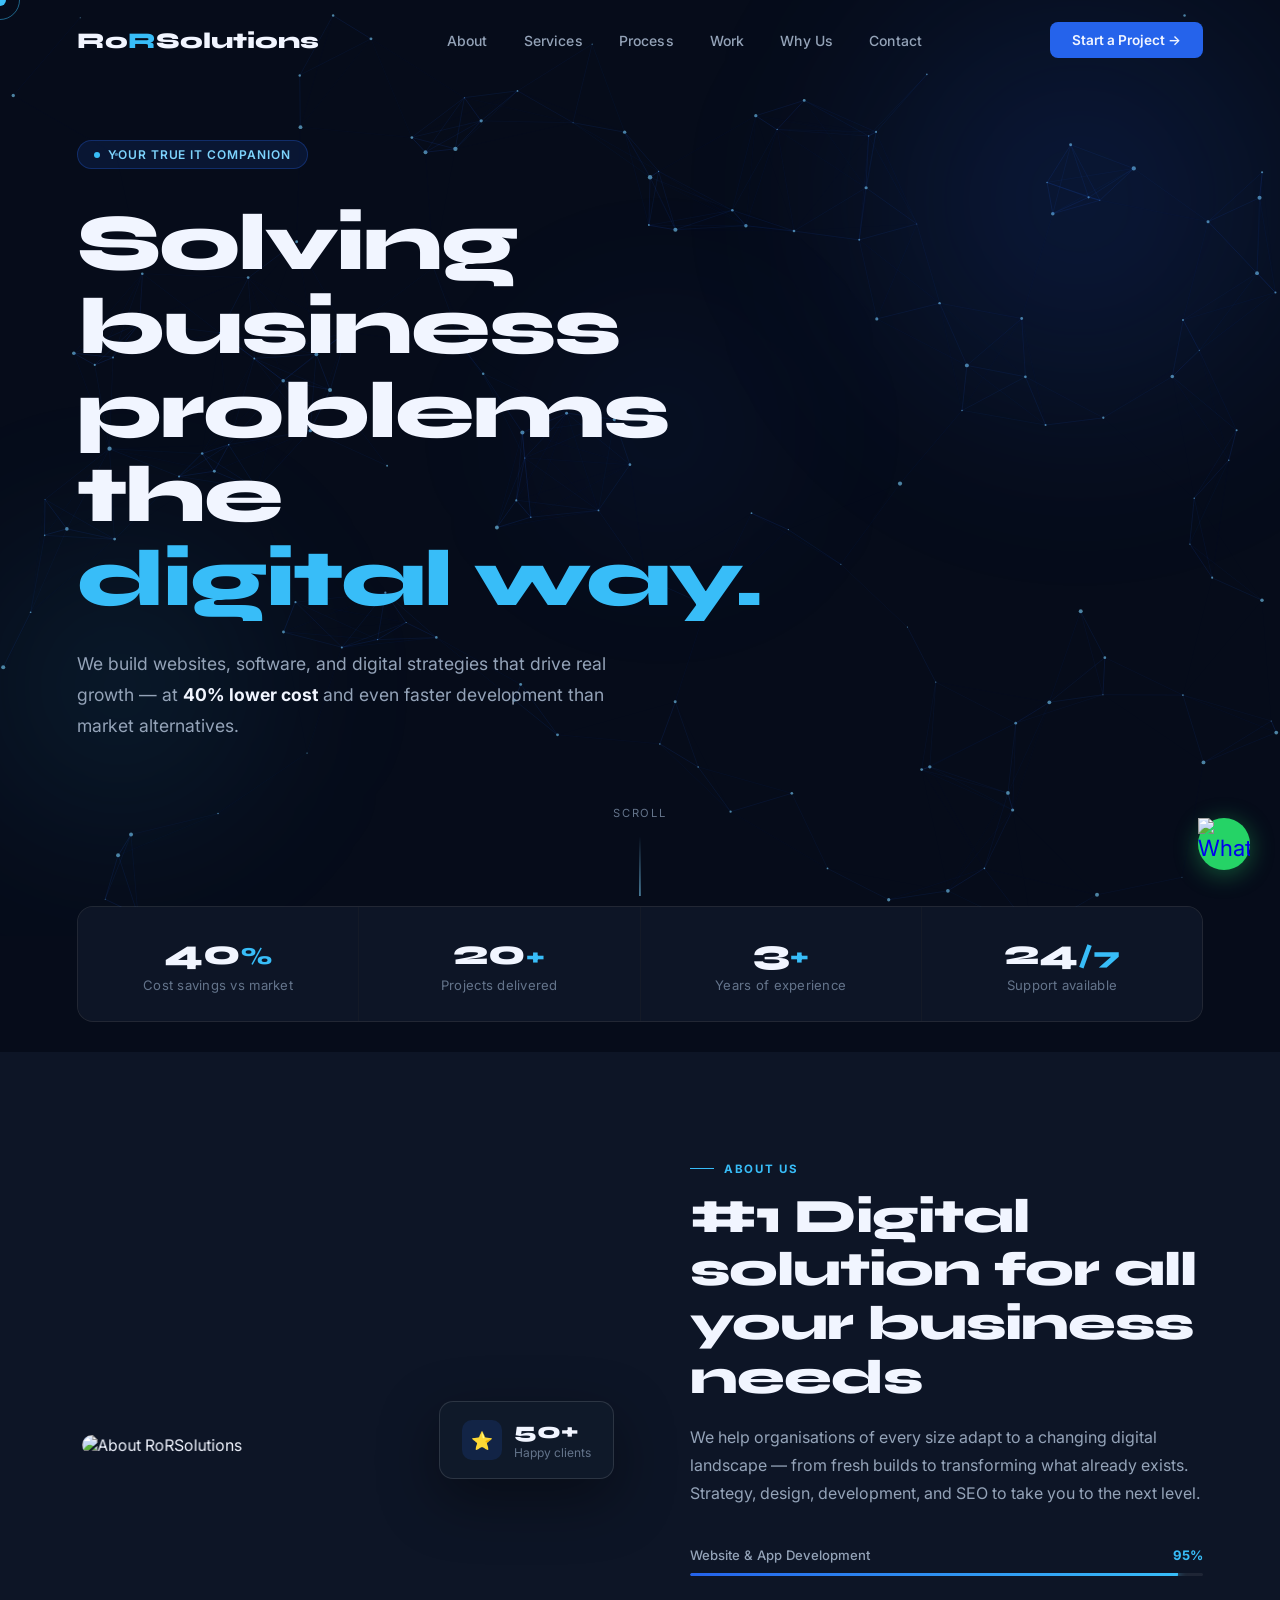
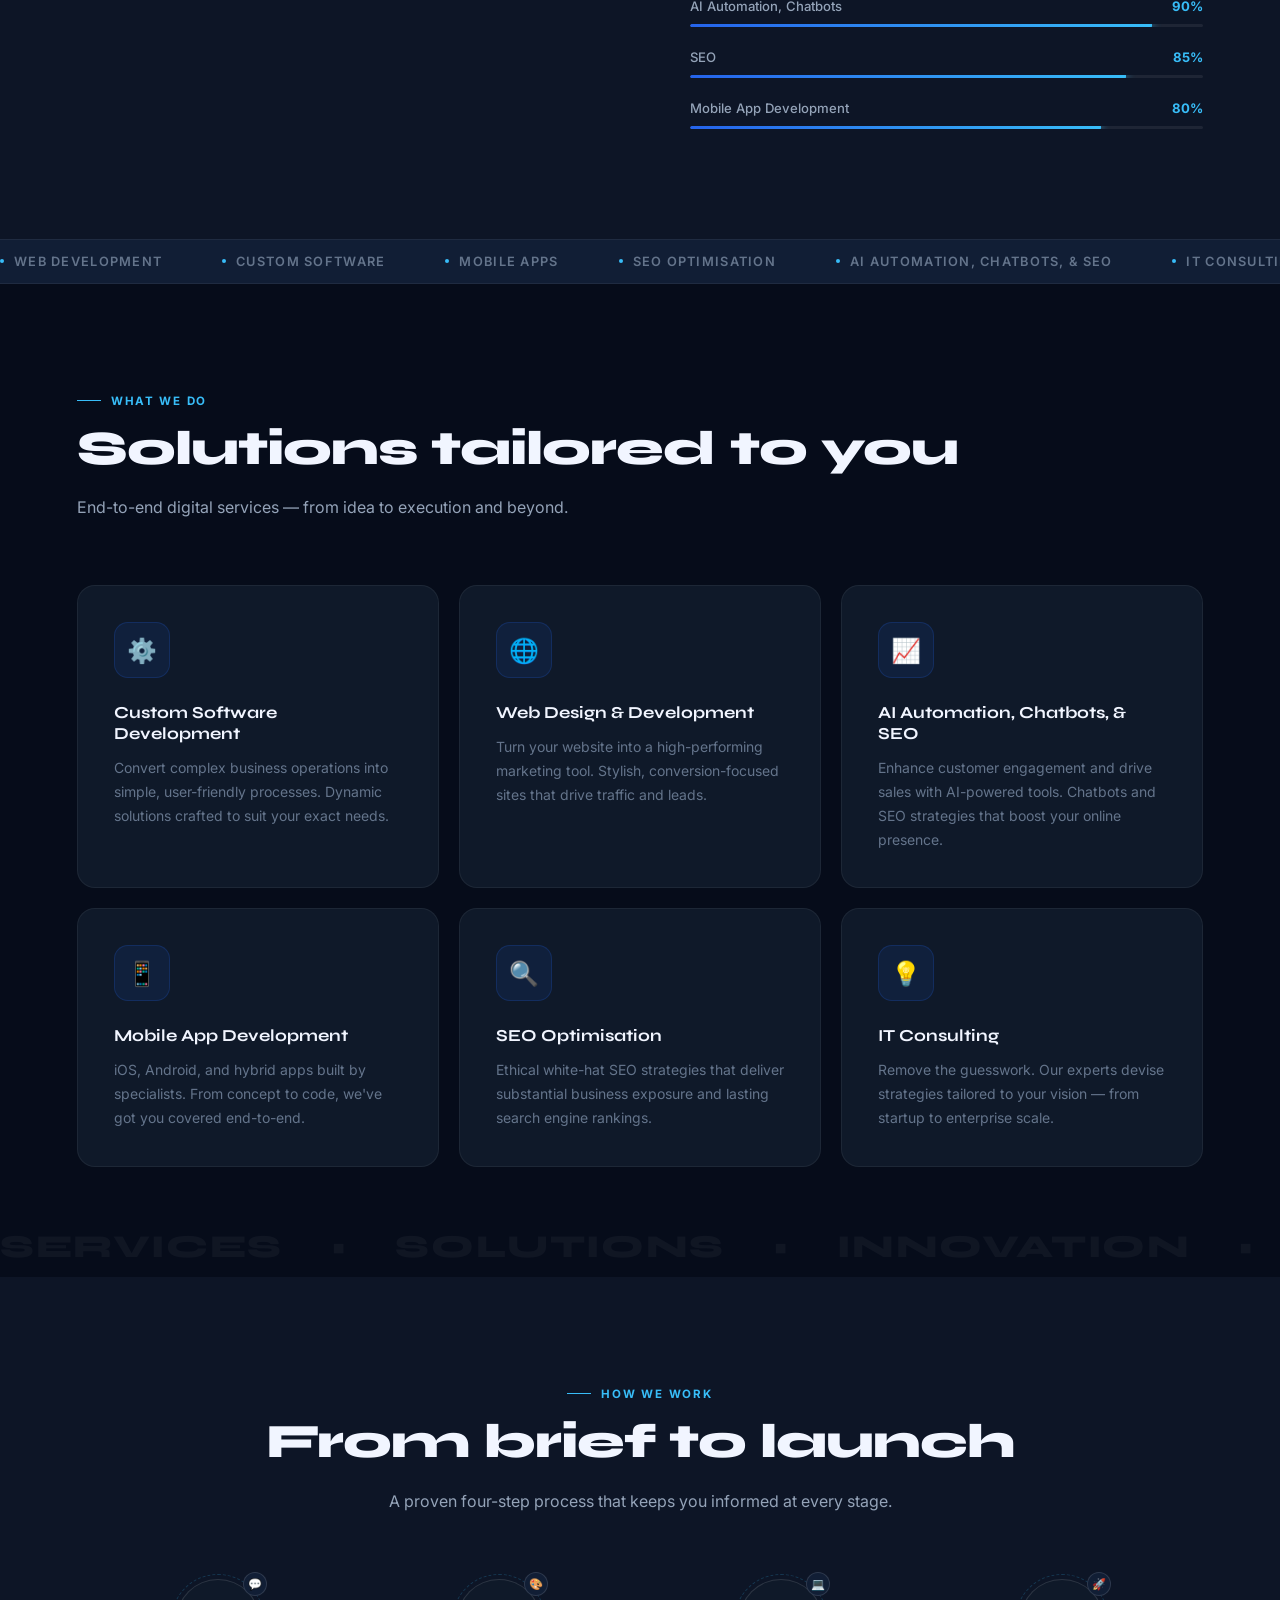
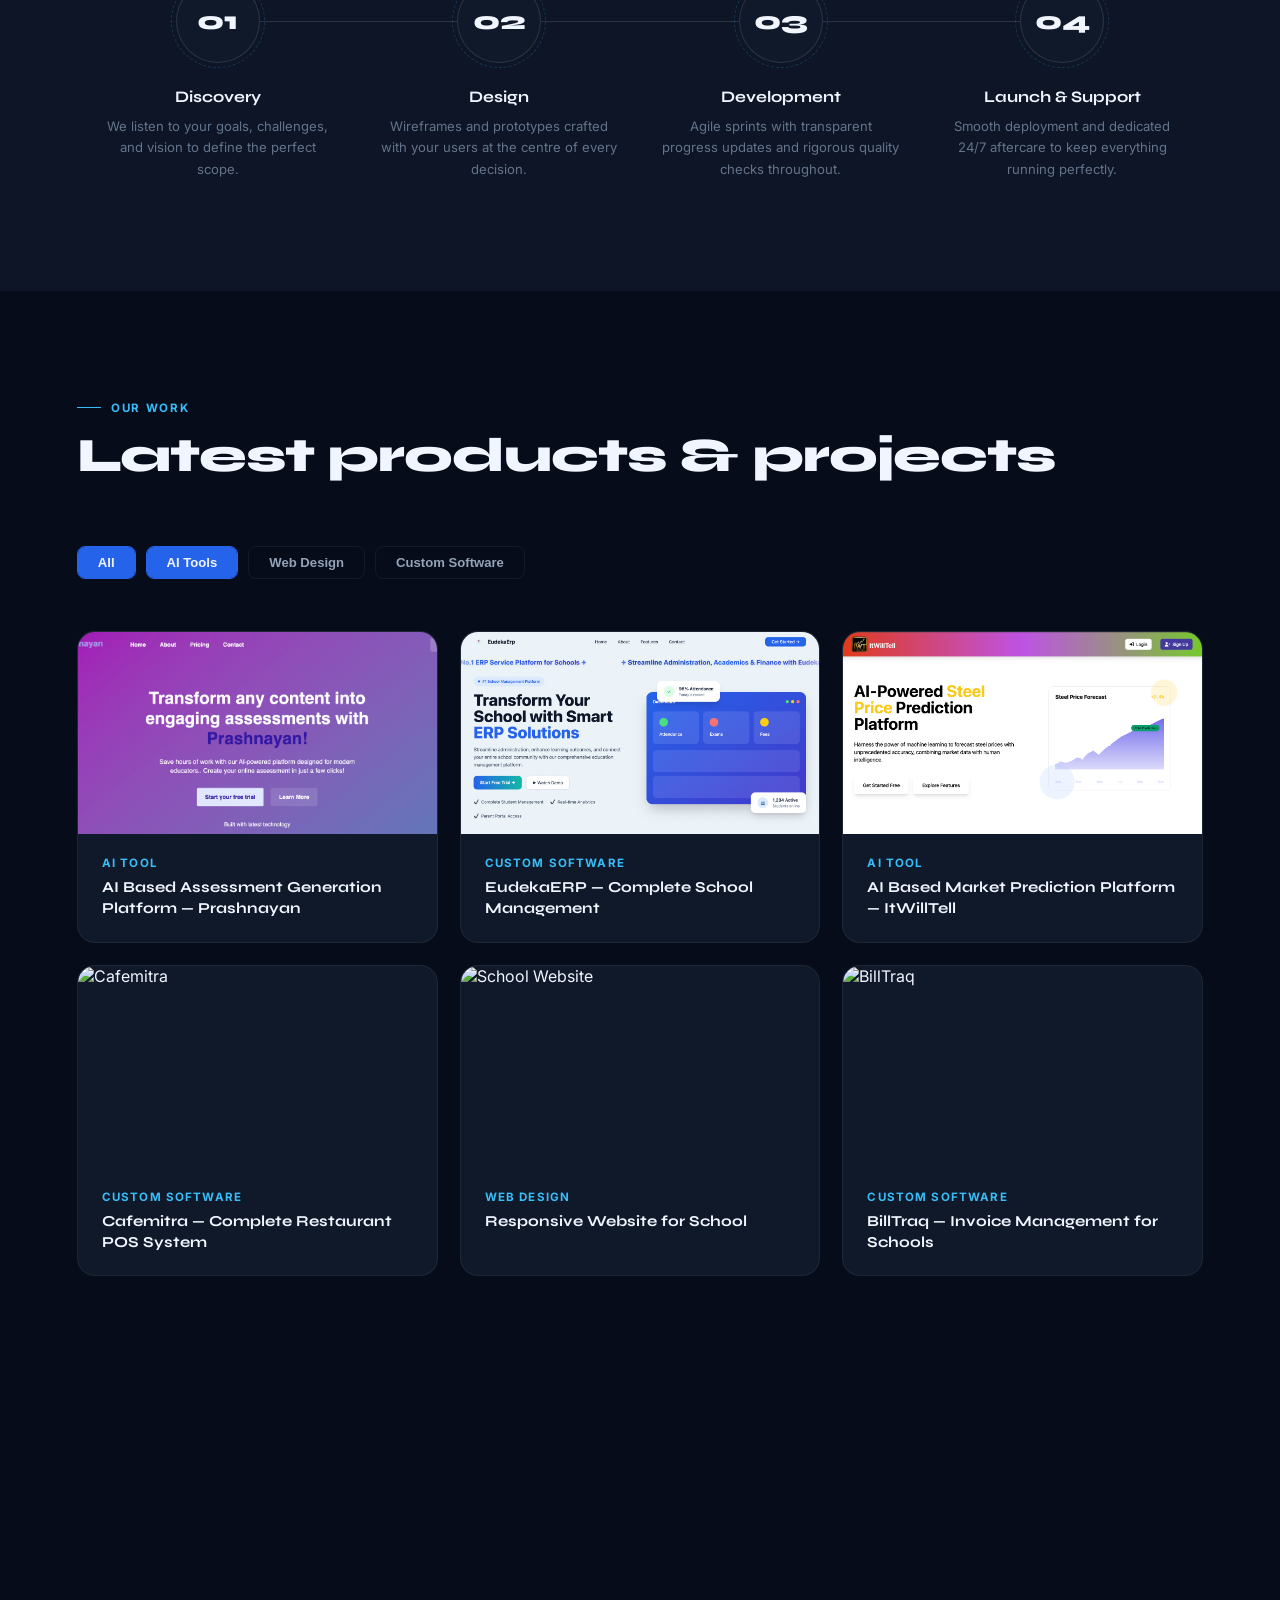
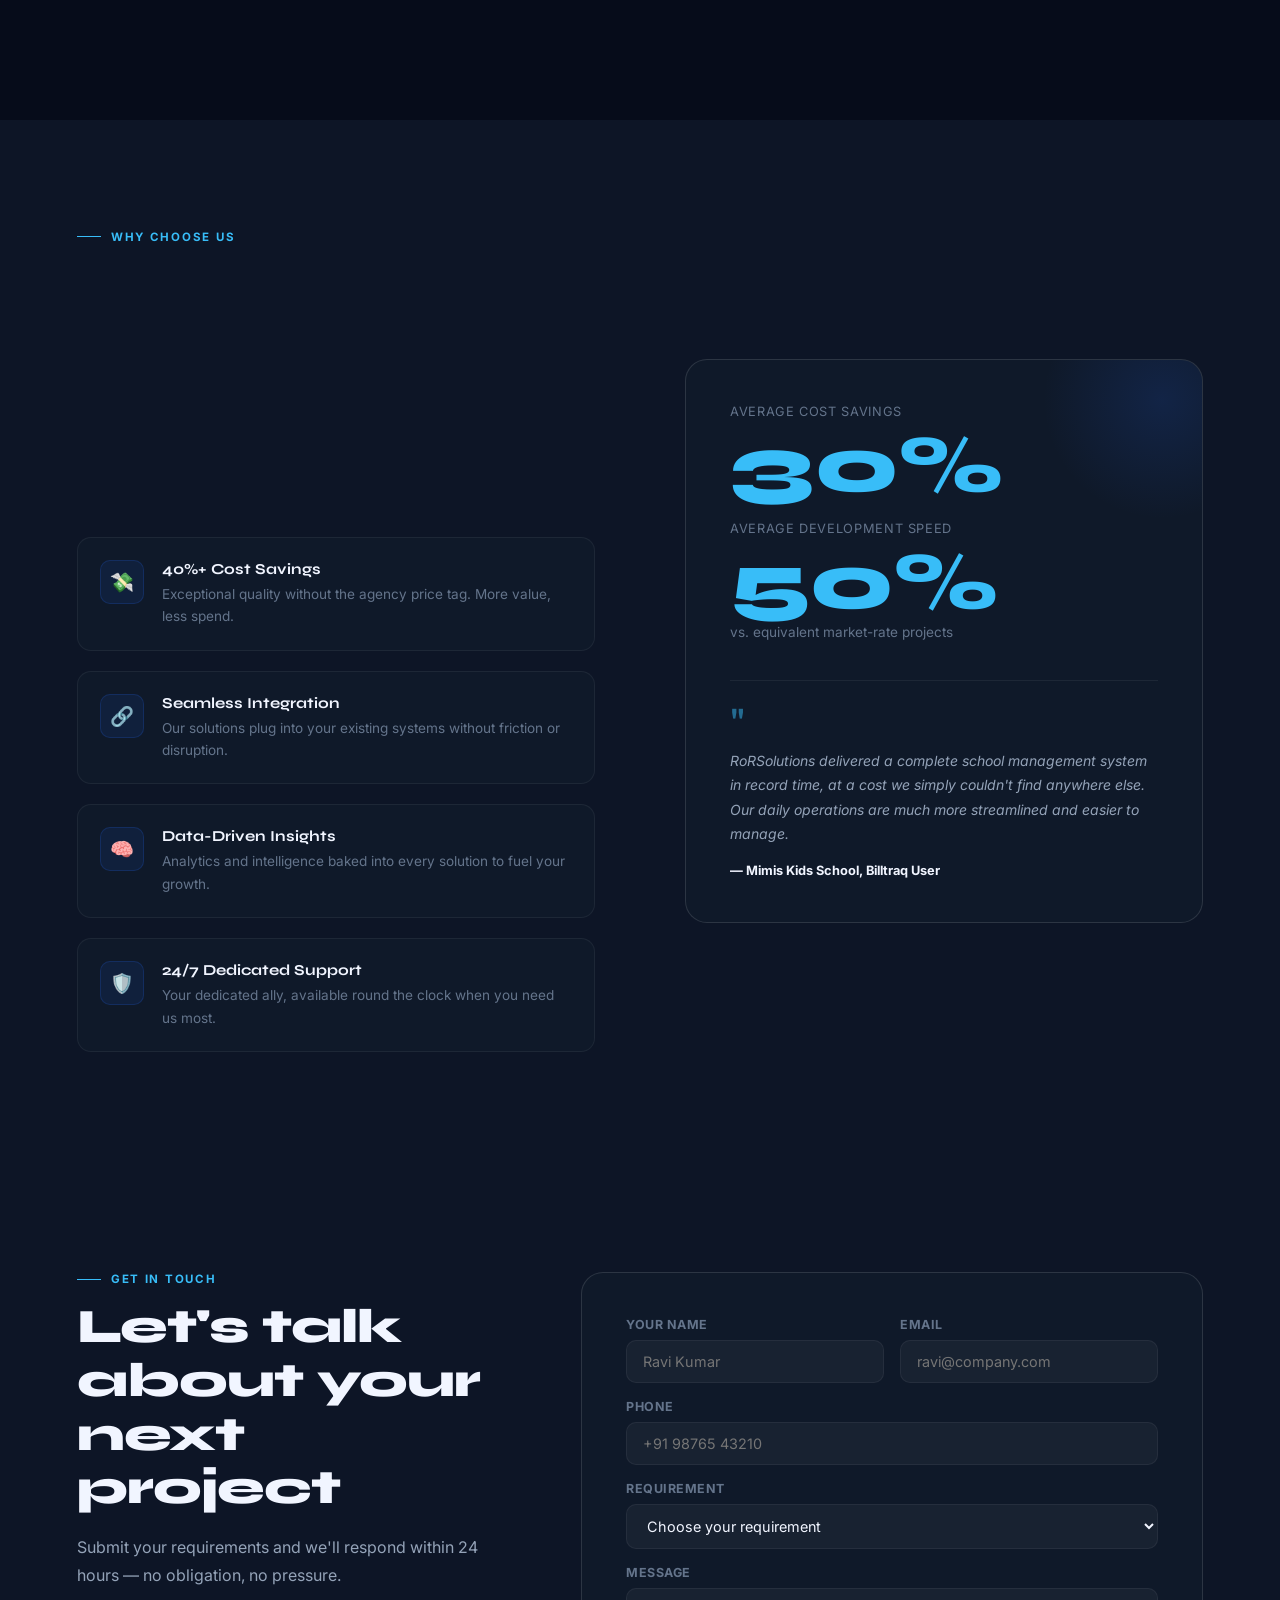
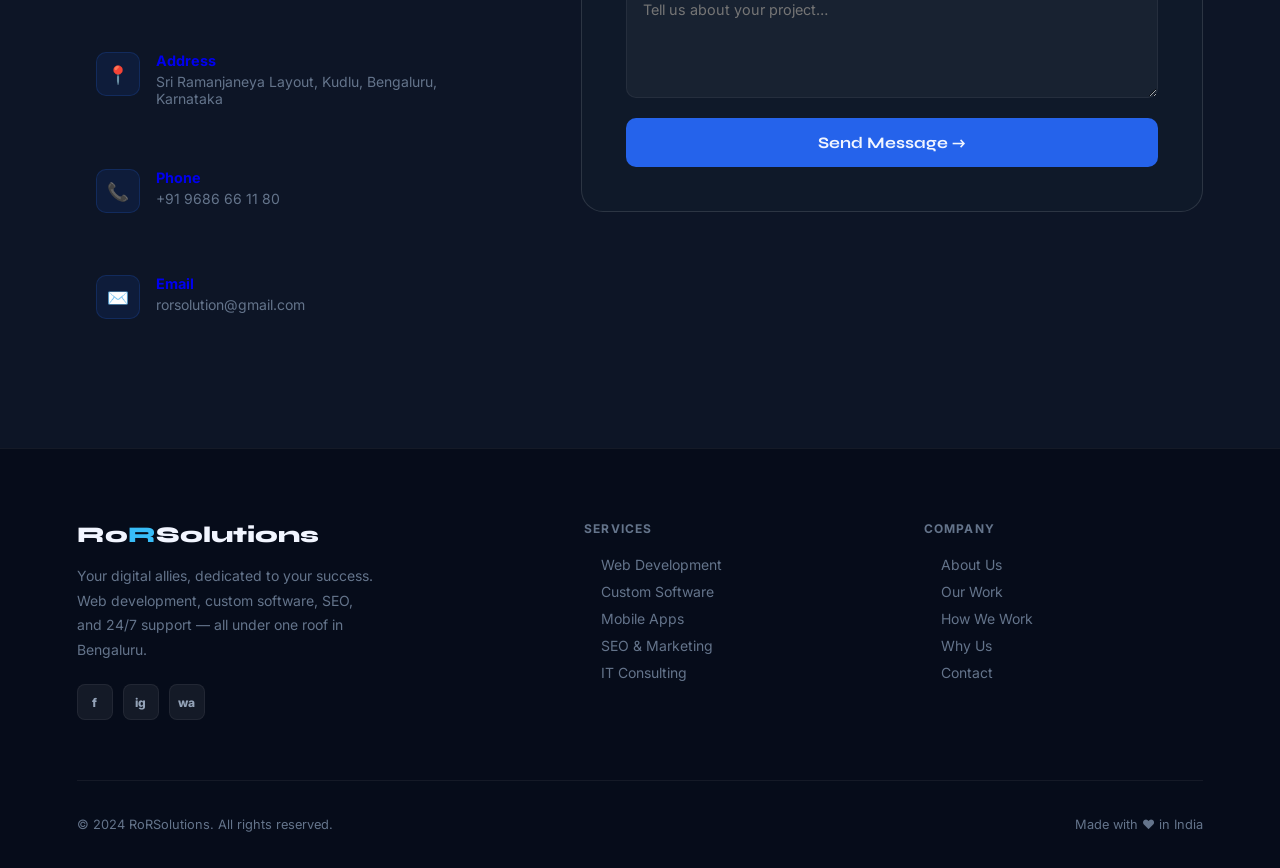
==== index.html @ 65edc527 "New page changes" ====
<!DOCTYPE html>
<html lang="en">

<head>
  <meta charset="UTF-8" />
  <meta name="viewport" content="width=device-width,initial-scale=1.0" />
  <title>RoRSolutions — Your IT Companion</title>
  <!-- Google tag (gtag.js) -->
  <script async src="https://www.googletagmanager.com/gtag/js?id=G-FEHDXGQW69"></script>
  <script>
    window.dataLayer = window.dataLayer || [];
    function gtag() { dataLayer.push(arguments); }
    gtag('js', new Date());

    gtag('config', 'G-FEHDXGQW69');
  </script>
  <meta charset="utf-8">
  <title>RoRSolutions - Your IT Companion!</title>
  <meta content="width=device-width, initial-scale=1.0" name="viewport">
  <meta name="keywords" content="RoRSolutions, rorsolutions, IT companion, web design, development, software solutions, ai automations & chatbots">
  <meta name="description"
    content="RoRSolutions is your trusted IT companion, offering web design, development, software solutions, with AI automations and chatbots to enhance your business operations.">

  <!-- Favicon -->
  <link href="img/favicon/favicon.ico" rel="icon">
  <link rel="apple-touch-icon" sizes="180x180" href="img/favicon/apple-touch-icon.png">
  <link rel="icon" type="image/png" sizes="32x32" href="img/favicon/favicon-32x32.png">
  <link rel="icon" type="image/png" sizes="16x16" href="img/favicon/favicon-16x16.png">
  <link rel="icon" type="image/png" sizes="16x16" href="img/favicon/">
  <link rel="manifest" href="img/favicon/site.webmanifest">
  <link rel="preconnect" href="https://fonts.googleapis.com" />
  <link
    href="https://fonts.googleapis.com/css2?family=Syne:wght@400;600;700;800&family=Inter:wght@300;400;500;600&display=swap"
    rel="stylesheet" />
  <link href="css/new-style.css" rel="stylesheet">
</head>

<body>

  <!-- LOADER -->
  <div id="loader">
    <div class="loader-inner">
      <div class="loader-logo">Ro<span>R</span>Solutions</div>
      <div class="loader-bar">
        <div class="loader-fill"></div>
      </div>
    </div>
  </div>

  <!-- CUSTOM CURSOR -->
  <div id="cursor"></div>
  <div id="cursor-ring"></div>

  <!-- NAV -->
  <nav id="navbar">
    <a href="#" class="nav-logo">Ro<span>R</span>Solutions</a>
    <ul class="nav-links">
      <li><a href="#about">About</a></li>
      <li><a href="#services">Services</a></li>
      <li><a href="#process">Process</a></li>
      <li><a href="#projects">Work</a></li>
      <li><a href="#why">Why Us</a></li>
      <li><a href="#contact">Contact</a></li>
    </ul>
    <a href="#contact" class="nav-cta">Start a Project →</a>
    <button class="hamburger" id="menuBtn" aria-label="Open menu">
      <span></span><span></span><span></span>
    </button>
  </nav>

  <!-- HERO -->
  <section id="hero">
    <canvas id="hero-canvas"></canvas>
    <div class="hero-orb orb-1"></div>
    <div class="hero-orb orb-2"></div>
    <div class="hero-orb orb-3"></div>
    <div class="hero-content">
      <div class="hero-badge" id="heroBadge">
        <span class="badge-dot"></span>Your true IT companion
      </div>
      <h1 class="hero-title" id="heroTitle">
        <span class="line"><span>Solving business</span></span>
        <span class="line"><span>problems the</span></span>
        <span class="line"><span class="accent-fill">digital way.</span></span>
      </h1>
      <p class="hero-sub" id="heroSub">
        We build websites, software, and digital strategies that drive real growth —
        at <strong>40% lower cost</strong> and even faster development than market alternatives.
      </p>
      <div class="hero-actions" id="heroActions">
        <a href="#contact" class="btn-primary">Start a project →</a>
        <a href="#projects" class="btn-ghost">See our work</a>
      </div>
    </div>
    <div class="hero-scroll-hint">
      <div class="scroll-label">Scroll</div>
      <div class="scroll-line"></div>
    </div>
  </section>

  <!-- STATS ROW -->
  <div class="stats-row" id="statsRow">
    <div class="stat-cell reveal stagger-1">
      <div class="stat-num"><span class="n-val" data-target="40">0</span><span class="n-unit">%</span></div>
      <div class="stat-label">Cost savings vs market</div>
    </div>
    <div class="stat-cell reveal stagger-2">
      <div class="stat-num"><span class="n-val" data-target="20">0</span><span class="n-unit">+</span></div>
      <div class="stat-label">Projects delivered</div>
    </div>
    <div class="stat-cell reveal stagger-3">
      <div class="stat-num"><span class="n-val" data-target="3">0</span><span class="n-unit">+</span></div>
      <div class="stat-label">Years of experience</div>
    </div>
    <div class="stat-cell reveal stagger-4">
      <div class="stat-num"><span class="n-val" data-target="24">0</span><span class="n-unit">/7</span></div>
      <div class="stat-label">Support available</div>
    </div>
  </div>

  <!-- ABOUT -->
  <section id="about">
    <div class="about-grid">
      <div class="about-img-outer reveal-left">
        <div class="about-img-frame">
          <img src="img/about.png" alt="About RoRSolutions" />
          <div class="about-img-glow"></div>
        </div>
        <div class="about-badge-float">
          <div class="badge-icon">⭐</div>
          <div>
            <div class="badge-num">50+</div>
            <div class="badge-sub">Happy clients</div>
          </div>
        </div>
      </div>
      <div class="reveal-right">
        <p class="section-eyebrow">About Us</p>
        <h2 class="section-title">#1 Digital solution for all your business needs</h2>
        <p class="section-sub">We help organisations of every size adapt to a changing digital landscape — from fresh
          builds to transforming what already exists. Strategy, design, development, and SEO to take you to the next
          level.</p>
        <div class="skill-bars">
          <div class="skill-row">
            <div class="skill-meta"><span>Website & App Development</span><span>95%</span></div>
            <div class="skill-track">
              <div class="skill-fill" data-width="95"></div>
            </div>
          </div>
          <div class="skill-row">
            <div class="skill-meta"><span>AI Automation, Chatbots</span><span>90%</span></div>
            <div class="skill-track">
              <div class="skill-fill" data-width="90"></div>
            </div>
          </div>
          <div class="skill-row">
            <div class="skill-meta"><span>SEO</span><span>85%</span></div>
            <div class="skill-track">
              <div class="skill-fill" data-width="85"></div>
            </div>
          </div>
          <div class="skill-row">
            <div class="skill-meta"><span>Mobile App Development</span><span>80%</span></div>
            <div class="skill-track">
              <div class="skill-fill" data-width="80"></div>
            </div>
          </div>
        </div>
      </div>
    </div>
  </section>

  <!-- TICKER -->
  <div class="ticker-wrap" aria-hidden="true">
    <div class="ticker-track">
      <span class="ticker-item"><span class="dot"></span>Web Development</span>
      <span class="ticker-item"><span class="dot"></span>Custom Software</span>
      <span class="ticker-item"><span class="dot"></span>Mobile Apps</span>
      <span class="ticker-item"><span class="dot"></span>SEO Optimisation</span>
      <span class="ticker-item"><span class="dot"></span>AI Automation, Chatbots, & SEO</span>
      <span class="ticker-item"><span class="dot"></span>IT Consulting</span>
      <span class="ticker-item"><span class="dot"></span>School Management Systems</span>
      <span class="ticker-item"><span class="dot"></span>Inventory Management</span>
      <span class="ticker-item"><span class="dot"></span>Web Development</span>
      <span class="ticker-item"><span class="dot"></span>Custom Software</span>
      <span class="ticker-item"><span class="dot"></span>Mobile Apps</span>
      <span class="ticker-item"><span class="dot"></span>SEO Optimisation</span>
      <span class="ticker-item"><span class="dot"></span>AI Automation, Chatbots, & SEO</span>
      <span class="ticker-item"><span class="dot"></span>IT Consulting</span>
      <span class="ticker-item"><span class="dot"></span>School Management Systems</span>
      <span class="ticker-item"><span class="dot"></span>Inventory Management</span>
    </div>
  </div>

  <!-- SERVICES -->
  <section id="services">
    <div class="services-marquee-bg" aria-hidden="true">
      <div class="marquee-text">
        <span>SERVICES</span><span>•</span><span>SOLUTIONS</span><span>•</span><span>INNOVATION</span><span>•</span>
        <span>SERVICES</span><span>•</span><span>SOLUTIONS</span><span>•</span><span>INNOVATION</span><span>•</span>
      </div>
    </div>
    <div class="section-hdr">
      <p class="section-eyebrow">What We Do</p>
      <h2 class="section-title reveal">Solutions tailored to you</h2>
      <p class="section-sub reveal stagger-1">End-to-end digital services — from idea to execution and beyond.</p>
    </div>
    <div class="services-grid">
      <div class="svc-card reveal stagger-1">
        <div class="svc-card-top"></div>
        <div class="svc-icon-wrap">⚙️</div>
        <div class="svc-name">Custom Software Development</div>
        <p class="svc-desc">Convert complex business operations into simple, user-friendly processes. Dynamic solutions
          crafted to suit your exact needs.</p>
        <div class="svc-arrow">→</div>
      </div>
      <div class="svc-card reveal stagger-2">
        <div class="svc-card-top"></div>
        <div class="svc-icon-wrap">🌐</div>
        <div class="svc-name">Web Design & Development</div>
        <p class="svc-desc">Turn your website into a high-performing marketing tool. Stylish, conversion-focused sites
          that drive traffic and leads.</p>
        <div class="svc-arrow">→</div>
      </div>
      <div class="svc-card reveal stagger-3">
        <div class="svc-card-top"></div>
        <div class="svc-icon-wrap">📈</div>
        <div class="svc-name">AI Automation, Chatbots, & SEO</div>
        <p class="svc-desc">Enhance customer engagement and drive sales with AI-powered tools. Chatbots
          and SEO strategies that boost your online presence.</p>
        <div class="svc-arrow">→</div>
      </div>
      <div class="svc-card reveal stagger-4">
        <div class="svc-card-top"></div>
        <div class="svc-icon-wrap">📱</div>
        <div class="svc-name">Mobile App Development</div>
        <p class="svc-desc">iOS, Android, and hybrid apps built by specialists. From concept to code, we've got you
          covered end-to-end.</p>
        <div class="svc-arrow">→</div>
      </div>      
      <div class="svc-card reveal stagger-5">
        <div class="svc-card-top"></div>
        <div class="svc-icon-wrap">🔍</div>
        <div class="svc-name">SEO Optimisation</div>
        <p class="svc-desc">Ethical white-hat SEO strategies that deliver substantial business exposure and lasting
          search engine rankings.</p>
        <div class="svc-arrow">→</div>
      </div>
      <div class="svc-card reveal stagger-6">
        <div class="svc-card-top"></div>
        <div class="svc-icon-wrap">💡</div>
        <div class="svc-name">IT Consulting</div>
        <p class="svc-desc">Remove the guesswork. Our experts devise strategies tailored to your vision — from startup
          to enterprise scale.</p>
        <div class="svc-arrow">→</div>
      </div>
    </div>
  </section>

  <!-- PROCESS -->
  <section id="process">
    <div class="section-hdr" style="text-align:center">
      <p class="section-eyebrow" style="justify-content:center">How We Work</p>
      <h2 class="section-title reveal">From brief to launch</h2>
      <p class="section-sub reveal stagger-1" style="margin:0 auto">A proven four-step process that keeps you informed
        at every stage.</p>
    </div>
    <div class="process-steps">
      <div class="process-step reveal stagger-1">
        <div class="step-num-wrap">
          <div class="step-num-ring"></div>
          <div class="step-num">01</div>
          <div class="step-icon">💬</div>
        </div>
        <div class="step-title">Discovery</div>
        <p class="step-desc">We listen to your goals, challenges, and vision to define the perfect scope.</p>
      </div>
      <div class="process-step reveal stagger-2">
        <div class="step-num-wrap">
          <div class="step-num-ring"></div>
          <div class="step-num">02</div>
          <div class="step-icon">🎨</div>
        </div>
        <div class="step-title">Design</div>
        <p class="step-desc">Wireframes and prototypes crafted with your users at the centre of every decision.</p>
      </div>
      <div class="process-step reveal stagger-3">
        <div class="step-num-wrap">
          <div class="step-num-ring"></div>
          <div class="step-num">03</div>
          <div class="step-icon">💻</div>
        </div>
        <div class="step-title">Development</div>
        <p class="step-desc">Agile sprints with transparent progress updates and rigorous quality checks throughout.</p>
      </div>
      <div class="process-step reveal stagger-4">
        <div class="step-num-wrap">
          <div class="step-num-ring"></div>
          <div class="step-num">04</div>
          <div class="step-icon">🚀</div>
        </div>
        <div class="step-title">Launch & Support</div>
        <p class="step-desc">Smooth deployment and dedicated 24/7 aftercare to keep everything running perfectly.</p>
      </div>
    </div>
  </section>

  <!-- PROJECTS -->
  <section id="projects">
    <div class="section-hdr">
      <p class="section-eyebrow">Our Work</p>
      <h2 class="section-title reveal">Latest products & projects</h2>
    </div>
    <div class="proj-filter reveal">
      <button class="pf-btn active" onclick="filterP('all',this)"><span>All</span></button>
      <button class="pf-btn active" onclick="filterP('ai',this)"><span>AI Tools</span></button>
      <button class="pf-btn" onclick="filterP('web',this)"><span>Web Design</span></button>
      <button class="pf-btn" onclick="filterP('software',this)"><span>Custom Software</span></button>
    </div>
    <div class="proj-grid">
      <div class="proj-card reveal stagger-1" data-cat="ai">
        <div class="proj-img-wrap">
          <img src="img/prashnayan.png" alt="Prashnayan" />
          <div class="proj-overlay"><a href="https://prashnayan.com/" target="_blank"
              class="proj-overlay-link">View Live →</a></div>
        </div>
        <div class="proj-body">
          <div class="proj-cat">AI Tool</div>
          <div class="proj-name">AI Based Assessment Generation Platform — Prashnayan</div>
        </div>
      </div>
      <div class="proj-card reveal stagger-2" data-cat="software">
        <div class="proj-img-wrap">
          <img src="img/eudekaerp.png" alt="EudekaERP" />
          <div class="proj-overlay"><a href="eudekaerp.com" target="_blank"
              class="proj-overlay-link">View Live →</a></div>
        </div>
        <div class="proj-body">
          <div class="proj-cat">Custom Software</div>
          <div class="proj-name">EudekaERP — Complete School Management</div>
        </div>
      </div>
      <div class="proj-card reveal stagger-3" data-cat="ai">
        <div class="proj-img-wrap">
          <img src="img/itwilltell.png" alt="ItWillTell" />
          <div class="proj-overlay"><a href="https://itwilltell.com/" target="_blank"
              class="proj-overlay-link">View Live →</a></div>
        </div>
        <div class="proj-body">
          <div class="proj-cat">AI Tool</div>
          <div class="proj-name">AI Based Market Prediction Platform — ItWillTell</div>
        </div>
      </div>
      <div class="proj-card reveal stagger-2" data-cat="software">
        <div class="proj-img-wrap">
          <img src="img/portfolio-3.jpg" alt="Cafemitra" />
          <div class="proj-overlay"><a href="cafemitra.com" target="_blank"
              class="proj-overlay-link">View Live →</a></div>
        </div>
        <div class="proj-body">
          <div class="proj-cat">Custom Software</div>
          <div class="proj-name">Cafemitra — Complete Restaurant POS System</div>
        </div>
      </div>
      <div class="proj-card reveal stagger-3" data-cat="web">
        <div class="proj-img-wrap">
          <img src="img/portfolio-2.jpg" alt="School Website" />
          <div class="proj-overlay"><a href="https://writtek07.github.io/mimis-website/" target="_blank"
              class="proj-overlay-link">View Live →</a></div>
        </div>
        <div class="proj-body">
          <div class="proj-cat">Web Design</div>
          <div class="proj-name">Responsive Website for School</div>
        </div>
      </div>
      <div class="proj-card reveal stagger-4" data-cat="software">        
        <div class="proj-img-wrap">
          <img src="img/portfolio-1.jpg" alt="BillTraq" />
          <div class="proj-overlay"><a href="http://www.rorsolutions.in/billtraq.html" target="_blank"
              class="proj-overlay-link">Know More →</a></div>
        </div>
        <div class="proj-body">
          <div class="proj-cat">Custom Software</div>
          <div class="proj-name">BillTraq — Invoice Management for Schools</div>
        </div>
      </div>
      <div class="proj-card reveal stagger-5" data-cat="software">
        <div class="proj-img-wrap">
          <img src="img/portfolio-7.jpg" alt="MediVyapar" />
          <div class="proj-overlay"><a href="medivyapar.com" target="_blank"
              class="proj-overlay-link">Know More →</a></div>
        </div>
        <div class="proj-body">
          <div class="proj-cat">Custom Software</div>
          <div class="proj-name">MediVyapar — Medical Store Inventory</div>
        </div>
      </div>
      <div class="proj-card reveal stagger-6" data-cat="web">
        <div class="proj-img-wrap">
          <img src="http://www.rorsolutions.in/img/portfolio-8.png" alt="Mercury Architects" />
          <div class="proj-overlay"><a href="https://www.themercuryarchitects.com" target="_blank"
              class="proj-overlay-link">View Live →</a></div>
        </div>
        <div class="proj-body">
          <div class="proj-cat">Web Design</div>
          <div class="proj-name">Mercury Architects — Interior Designer Website</div>
        </div>
      </div>
      <div class="proj-card reveal stagger-7" data-cat="software">
        <div class="proj-img-wrap">
          <img src="http://www.rorsolutions.in/img/portfolio-10.jpg" alt="SubmitPro" />
          <div class="proj-overlay"><a href="http://www.rorsolutions.in/submitpro.html" target="_blank"
              class="proj-overlay-link">Know More →</a></div>
        </div>
        <div class="proj-body">
          <div class="proj-cat">Custom Software</div>
          <div class="proj-name">SubmitPro — Automate Form Submissions</div>
        </div>
      </div>
    </div>
  </section>

  <!-- WHY US -->
  <section id="why">
    <div class="why-grid">
      <div>
        <p class="section-eyebrow">Why Choose Us</p>
        <h2 class="section-title reveal">Built for your success, not just your brief</h2>
        <p class="section-sub reveal stagger-1">We go beyond delivery — becoming a long-term digital partner invested in
          your outcomes.</p>
        <div class="why-points">
          <div class="why-pt reveal stagger-1">
            <div class="why-pt-icon">💸</div>
            <div>
              <div class="why-pt-ttl">40%+ Cost Savings</div>
              <p class="why-pt-desc">Exceptional quality without the agency price tag. More value, less spend.</p>
            </div>
          </div>
          <div class="why-pt reveal stagger-2">
            <div class="why-pt-icon">🔗</div>
            <div>
              <div class="why-pt-ttl">Seamless Integration</div>
              <p class="why-pt-desc">Our solutions plug into your existing systems without friction or disruption.</p>
            </div>
          </div>
          <div class="why-pt reveal stagger-3">
            <div class="why-pt-icon">🧠</div>
            <div>
              <div class="why-pt-ttl">Data-Driven Insights</div>
              <p class="why-pt-desc">Analytics and intelligence baked into every solution to fuel your growth.</p>
            </div>
          </div>
          <div class="why-pt reveal stagger-4">
            <div class="why-pt-icon">🛡️</div>
            <div>
              <div class="why-pt-ttl">24/7 Dedicated Support</div>
              <p class="why-pt-desc">Your dedicated ally, available round the clock when you need us most.</p>
            </div>
          </div>
        </div>
      </div>
      <div class="why-visual-card reveal-right">
        <div class="savings-label">Average cost savings</div>
        <div class="savings-huge" id="savingsNum">0%</div>
        <!-- <div class="savings-sub">vs. equivalent market-rate projects</div> -->
        <div class="savings-label" style="margin-top:20px;">Average Development Speed</div>
        <div class="savings-huge" id="savingsNum">50%</div>
        <div class="savings-sub">vs. equivalent market-rate projects</div>
        <!--
        <div class="cost-compare">
          <div class="cc-item">
            <div class="cc-meta"><span>Other agencies</span><span>₹₹₹₹</span></div>
            <div class="cc-track">
              <div class="cc-fill others" data-width="100"></div>
            </div>
          </div>
          <div class="cc-item">
            <div class="cc-meta"><span>RoRSolutions</span><span>₹₹</span></div>
            <div class="cc-track">
              <div class="cc-fill ror" data-width="58"></div>
            </div>
          </div>
        </div>
        -->
        <div class="testimonial-block">
          <div class="quote-mark">"</div>
          <div id="testimonial-slider">
            <div class="testimonial-item">
              <p class="quote-text">RoRSolutions delivered a complete school management system in record time, at a cost we simply couldn't find anywhere else. Our daily operations are much more streamlined and easier to manage.</p>
              <div class="quote-author">— Mimis Kids School, Billtraq User</div>
            </div>
            <div class="testimonial-item">
              <p class="quote-text">The custom software they built for us has completely transformed our inventory management. The team was professional, responsive, and delivered exactly what we needed.</p>
              <div class="quote-author">— Deepak Medicals, MediVyapar</div>
            </div>
            <div class="testimonial-item">
              <p class="quote-text">Excellent work on our website redesign! It's fast, modern, and our conversion rates have improved significantly. Highly recommend RoRSolutions.</p>
              <div class="quote-author">— Aman Jain, Mercury Architects</div>
            </div>
          </div>
        </div>
      </div>
    </div>
  </section>

  <!-- TECH STACK -->
   <!--
  <section id="tech">
    <div style="text-align:center">
      <p class="section-eyebrow" style="justify-content:center">Technologies</p>
      <h2 class="section-title reveal" style="text-align:center">Our tech stack</h2>
      <p class="section-sub reveal stagger-1" style="margin:0 auto;text-align:center">We work with modern, battle-tested
        tools to build fast, scalable, and secure solutions.</p>
    </div>
    <div class="tech-row">
      <div class="tech-pill reveal stagger-1">React.js</div>
      <div class="tech-pill reveal stagger-2">Node.js</div>
      <div class="tech-pill reveal stagger-3">PHP / Laravel</div>
      <div class="tech-pill reveal stagger-4">MySQL</div>
      <div class="tech-pill reveal stagger-5">MongoDB</div>
      <div class="tech-pill reveal stagger-6">Flutter</div>
      <div class="tech-pill reveal stagger-1">Android (Java/Kotlin)</div>
      <div class="tech-pill reveal stagger-2">iOS (Swift)</div>
      <div class="tech-pill reveal stagger-3">WordPress</div>
      <div class="tech-pill reveal stagger-4">Bootstrap / Tailwind</div>
      <div class="tech-pill reveal stagger-5">Python</div>
      <div class="tech-pill reveal stagger-6">AWS / GCP</div>
      <div class="tech-pill reveal stagger-1">Git / GitHub</div>
      <div class="tech-pill reveal stagger-2">REST APIs</div>
      <div class="tech-pill reveal stagger-3">Firebase</div>
    </div>
  </section>
    -->

  <!-- CONTACT -->
  <section id="contact">
    <div class="contact-grid">
      <div>
        <p class="section-eyebrow">Get In Touch</p>
        <h2 class="section-title reveal">Let's talk about your next project</h2>
        <p class="section-sub reveal stagger-1">Submit your requirements and we'll respond within 24 hours — no
          obligation, no pressure.</p>
        <div class="contact-info">
          <a href="https://www.google.com/maps/place/Kudlu,+Sri+Ramanjaneya+Layout,+VGP+Layout,+Kudlu,+Bengaluru,+Karnataka+560068/@12.8923385,77.6507074,19z/data=!3m1!4b1!4m6!3m5!1s0x3bae14a7b8968709:0x471907053a8f6684!8m2!3d12.8924377!4d77.6520017!16s%2Fg%2F1q2w2lmpv?entry=ttu&g_ep=EgoyMDI2MDYxMC4wIKXMDSoASAFQAw%3D%3D" target="_blank" class="ci-item reveal stagger-1" style="text-decoration: none">
            <div class="ci-icon">📍</div>
            <div>
              <div class="ci-ttl">Address</div>
              <div class="ci-val">Sri Ramanjaneya Layout, Kudlu, Bengaluru, Karnataka</div>
            </div>
          </a>
          <a href="tel:+919686661180" class="ci-item reveal stagger-2" style="text-decoration: none">
            <div class="ci-icon">📞</div>
            <div>
              <div class="ci-ttl">Phone</div>
              <div class="ci-val">+91 9686 66 11 80</div>
            </div>
          </a>
          <a href="mailto:rorsolution@gmail.com" class="ci-item reveal stagger-3" style="text-decoration: none">
            <div class="ci-icon">✉️</div>
            <div>
              <div class="ci-ttl">Email</div>
              <div class="ci-val">rorsolution@gmail.com</div>
            </div>
          </a>
        </div>
      </div>
      <div class="reveal-right">
        <div class="contact-form">
          <div class="form-grid">
            <div class="ff"><label>Your Name</label><input type="text" placeholder="Ravi Kumar" /></div>
            <div class="ff"><label>Email</label><input type="email" placeholder="ravi@company.com" /></div>
          </div>
          <div class="ff" style="margin-bottom:16px"><label>Phone</label><input type="tel"
              placeholder="+91 98765 43210" /></div>
          <div class="ff" style="margin-bottom:16px">
            <label>Requirement</label>
            <select>
              <option>Choose your requirement</option>
              <option>Website Development</option>
              <option>Custom Software</option>
              <option>Mobile App</option>
              <option>SEO / Marketing</option>
              <option>Product Demo</option>
              <option>General Enquiry</option>
            </select>
          </div>
          <div class="ff" style="margin-bottom:16px"><label>Message</label><textarea
              placeholder="Tell us about your project…"></textarea></div>
          <button class="form-submit">Send Message →</button>
        </div>
      </div>
    </div>
  </section>

  <!-- FOOTER -->
  <footer>
    <div class="footer-grid">
      <div class="footer-brand">
        <a href="#" class="nav-logo">Ro<span>R</span>Solutions</a>
        <p>Your digital allies, dedicated to your success. Web development, custom software, SEO, and 24/7 support — all
          under one roof in Bengaluru.</p>
        <div class="footer-socials">
          <a href="https://www.facebook.com/people/RORSolutions/61553091797311/" class="soc-btn" target="_blank">f</a>
          <a href="https://www.instagram.com/rorsolutions/" class="soc-btn" target="_blank">ig</a>
          <a href="https://wa.me/919686661180" class="soc-btn" target="_blank">wa</a>
        </div>
      </div>
      <div class="footer-col">
        <h5>Services</h5>
        <ul class="footer-links">
          <li><a href="#services">Web Development</a></li>
          <li><a href="#services">Custom Software</a></li>
          <li><a href="#services">Mobile Apps</a></li>
          <li><a href="#services">SEO & Marketing</a></li>
          <li><a href="#services">IT Consulting</a></li>
        </ul>
      </div>
      <div class="footer-col">
        <h5>Company</h5>
        <ul class="footer-links">
          <li><a href="#about">About Us</a></li>
          <li><a href="#projects">Our Work</a></li>
          <li><a href="#process">How We Work</a></li>
          <li><a href="#why">Why Us</a></li>
          <li><a href="#contact">Contact</a></li>
        </ul>
      </div>
    </div>
    <div class="footer-bottom">
      <p class="footer-copy">© 2024 RoRSolutions. All rights reserved.</p>
      <p class="footer-copy">Made with ❤️ in India</p>
    </div>
  </footer>

  <!-- WhatsApp Float -->
  <a href="https://wa.me/919686661180" class="wa-float" title="Chat on WhatsApp" target="_blank"><img src="img/whatsapp.png" alt="WhatsApp" style="object-fit: cover;width:100%;height: 100%;" /></a>

  <script>
    /* ─── LOADER ─── */
    window.addEventListener('load', () => {
      setTimeout(() => {
        document.getElementById('loader').classList.add('hidden');
        startHeroAnim();
      }, 1800);
    });

    /* ─── CURSOR ─── */
    const cur = document.getElementById('cursor');
    const ring = document.getElementById('cursor-ring');
    let mx = 0, my = 0, rx = 0, ry = 0;
    document.addEventListener('mousemove', e => { mx = e.clientX; my = e.clientY; });
    (function animCursor() {
      rx += (mx - rx) * 0.12;
      ry += (my - ry) * 0.12;
      if (cur) { cur.style.left = mx + 'px'; cur.style.top = my + 'px'; }
      if (ring) { ring.style.left = rx + 'px'; ring.style.top = ry + 'px'; }
      requestAnimationFrame(animCursor);
    })();

    /* ─── NAV ─── */
    const navbar = document.getElementById('navbar');
    window.addEventListener('scroll', () => {
      navbar.classList.toggle('scrolled', window.scrollY > 60);
    });

    /* ─── HERO CANVAS ─── */
    const canvas = document.getElementById('hero-canvas');
    const ctx = canvas.getContext('2d');
    let W, H, pts = [], mouse = { x: -999, y: -999 };

    function resize() {
      W = canvas.width = canvas.offsetWidth;
      H = canvas.height = canvas.offsetHeight;
    }
    resize();
    window.addEventListener('resize', () => { resize(); initPts(); });
    document.addEventListener('mousemove', e => {
      const r = canvas.getBoundingClientRect();
      mouse.x = e.clientX - r.left;
      mouse.y = e.clientY - r.top;
    });

    function initPts() {
      const n = Math.floor(W * H / 8000);
      pts = Array.from({ length: n }, () => ({
        x: Math.random() * W, y: Math.random() * H,
        vx: (Math.random() - 0.5) * 0.45,
        vy: (Math.random() - 0.5) * 0.45,
        r: Math.random() * 1.8 + 0.4
      }));
    }
    initPts();

    function drawCanvas() {
      ctx.clearRect(0, 0, W, H);
      const MAX = 130;
      for (let i = 0; i < pts.length; i++) {
        const p = pts[i];
        p.x += p.vx; p.y += p.vy;
        if (p.x < 0) p.x = W; if (p.x > W) p.x = 0;
        if (p.y < 0) p.y = H; if (p.y > H) p.y = 0;
        const dx = p.x - mouse.x, dy = p.y - mouse.y;
        const d = Math.sqrt(dx * dx + dy * dy);
        if (d < 90) { p.x += (dx / d) * 2; p.y += (dy / d) * 2; }
        ctx.beginPath();
        ctx.arc(p.x, p.y, p.r, 0, Math.PI * 2);
        ctx.fillStyle = 'rgba(125,211,252,0.6)';
        ctx.fill();
        for (let j = i + 1; j < pts.length; j++) {
          const q = pts[j];
          const dx2 = p.x - q.x, dy2 = p.y - q.y;
          const d2 = Math.sqrt(dx2 * dx2 + dy2 * dy2);
          if (d2 < MAX) {
            ctx.beginPath();
            ctx.moveTo(p.x, p.y); ctx.lineTo(q.x, q.y);
            ctx.strokeStyle = `rgba(37,99,235,${(1 - d2 / MAX) * 0.25})`;
            ctx.lineWidth = 0.7;
            ctx.stroke();
          }
        }
      }
      requestAnimationFrame(drawCanvas);
    }
    drawCanvas();

    /* ─── SERVICE CARD SPOTLIGHT ─── */
    document.querySelectorAll('.svc-card').forEach(card => {
      card.addEventListener('mousemove', e => {
        const r = card.getBoundingClientRect();
        const x = ((e.clientX - r.left) / r.width * 100).toFixed(1);
        const y = ((e.clientY - r.top) / r.height * 100).toFixed(1);
        card.style.setProperty('--mx', x + '%');
        card.style.setProperty('--my', y + '%');
      });
    });

    /* ─── HERO ANIMATION ─── */
    function startHeroAnim() {
      const badge = document.getElementById('heroBadge');
      const lines = document.querySelectorAll('#heroTitle .line span');
      const sub = document.getElementById('heroSub');
      const actions = document.getElementById('heroActions');

      badge.style.transition = 'opacity 0.7s, transform 0.7s';
      badge.style.opacity = '1'; badge.style.transform = 'translateY(0)';

      lines.forEach((l, i) => {
        setTimeout(() => {
          l.style.transition = 'transform 0.8s cubic-bezier(0.16,1,0.3,1), opacity 0.8s';
          l.style.transform = 'translateY(0)';
          l.style.opacity = '1';
        }, 300 + i * 150);
      });

      setTimeout(() => {
        sub.style.transition = 'opacity 0.7s, transform 0.7s';
        sub.style.opacity = '1'; sub.style.transform = 'translateY(0)';
      }, 900);

      setTimeout(() => {
        actions.style.transition = 'opacity 0.7s, transform 0.7s';
        actions.style.opacity = '1'; actions.style.transform = 'translateY(0)';
      }, 1100);
    }

    /* ─── SCROLL REVEAL ─── */
    const revealAll = document.querySelectorAll('.reveal, .reveal-left, .reveal-right, .reveal-scale');
    const revObs = new IntersectionObserver((entries) => {
      entries.forEach(e => {
        if (e.isIntersecting) {
          e.target.classList.add('visible');
          revObs.unobserve(e.target);
        }
      });
    }, { threshold: 0.1, rootMargin: '0px 0px -40px 0px' });
    revealAll.forEach(el => revObs.observe(el));

    /* ─── SKILL BARS ─── */
    const skillObs = new IntersectionObserver(entries => {
      entries.forEach(e => {
        if (e.isIntersecting) {
          e.target.querySelectorAll('.skill-fill').forEach(f => { f.style.width = f.dataset.width + '%'; });
          skillObs.unobserve(e.target);
        }
      });
    }, { threshold: 0.3 });
    document.querySelectorAll('.skill-bars').forEach(el => skillObs.observe(el));

    /* ─── COST COMPARE BARS ─── */
    const ccObs = new IntersectionObserver(entries => {
      entries.forEach(e => {
        if (e.isIntersecting) {
          e.target.querySelectorAll('.cc-fill').forEach(f => { f.style.width = f.dataset.width + '%'; });
          ccObs.unobserve(e.target);
        }
      });
    }, { threshold: 0.3 });
    document.querySelectorAll('.cost-compare').forEach(el => ccObs.observe(el));

    /* ─── COUNTER ANIMATION ─── */
    function animateCounter(el, target, duration = 1600) {
      let start = null;
      function step(ts) {
        if (!start) start = ts;
        const p = Math.min((ts - start) / duration, 1);
        const ease = 1 - Math.pow(1 - p, 3);
        el.textContent = Math.round(ease * target);
        if (p < 1) requestAnimationFrame(step);
      }
      requestAnimationFrame(step);
    }

    /* ─── SAVINGS COUNTER ─── */
    const savingsObs = new IntersectionObserver(entries => {
      entries.forEach(e => {
        if (e.isIntersecting) {
          const el = document.getElementById('savingsNum');
          let start = null;
          (function count(ts) {
            if (!start) start = ts;
            const p = Math.min((ts - start) / 1600, 1);
            const ease = 1 - Math.pow(1 - p, 3);
            el.textContent = Math.round(ease * 40) + '%';
            if (p < 1) requestAnimationFrame(count);
          })(performance.now());
          savingsObs.unobserve(e.target);
        }
      });
    }, { threshold: 0.4 });
    const savEl = document.getElementById('savingsNum');
    if (savEl) savingsObs.observe(savEl.closest('.why-visual-card'));

    /* ─── STAT COUNTERS ─── */
    const statObs = new IntersectionObserver(entries => {
      entries.forEach(e => {
        if (e.isIntersecting) {
          e.target.querySelectorAll('.n-val').forEach(el => {
            animateCounter(el, parseInt(el.dataset.target));
          });
          statObs.unobserve(e.target);
        }
      });
    }, { threshold: 0.3 });
    const statsRow = document.getElementById('statsRow');
    if (statsRow) statObs.observe(statsRow);

    /* ─── PROJECT FILTER ─── */
    function filterP(cat, btn) {
      document.querySelectorAll('.pf-btn').forEach(b => b.classList.remove('active'));
      btn.classList.add('active');
      document.querySelectorAll('.proj-card').forEach(card => {
        const show = cat === 'all' || card.dataset.cat === cat;
        card.style.transition = 'opacity 0.4s, transform 0.4s';
        if (show) {
          card.style.display = 'block';
          setTimeout(() => { card.style.opacity = '1'; card.style.transform = ''; }, 10);
        } else {
          card.style.opacity = '0'; card.style.transform = 'scale(0.94)';
          setTimeout(() => { card.style.display = 'none'; }, 400);
        }
      });
    }

    /* ─── PARALLAX ORBS ─── */
    window.addEventListener('scroll', () => {
      const sy = window.scrollY;
      document.querySelectorAll('.hero-orb').forEach((orb, i) => {
        const speed = [0.08, 0.12, 0.05][i] || 0.08;
        orb.style.transform = `translateY(${sy * speed}px)`;
      });
    });

    /* ─── MAGNETIC BUTTONS ─── */
    document.querySelectorAll('.btn-primary, .btn-ghost, .nav-cta, .form-submit').forEach(btn => {
      btn.addEventListener('mousemove', e => {
        const r = btn.getBoundingClientRect();
        const x = (e.clientX - r.left - r.width / 2) * 0.25;
        const y = (e.clientY - r.top - r.height / 2) * 0.25;
        btn.style.transform = `translate(${x}px, ${y}px) translateY(-2px)`;
      });
      btn.addEventListener('mouseleave', () => {
        btn.style.transform = '';
      });
    });

    /* ─── TESTIMONIAL SLIDER ─── */
    (function initTestimonialSlider() {
      const items = document.querySelectorAll('.testimonial-item');
      if (!items.length) return;
      let currentIndex = 0;
      items[currentIndex].classList.add('active');
      setInterval(() => {
        items[currentIndex].classList.remove('active');
        currentIndex = (currentIndex + 1) % items.length;
        items[currentIndex].classList.add('active');
      }, 5000);
    })();
  </script>
</body>

</html>
---- css/new-style.css ----
*,*::before,*::after{box-sizing:border-box;margin:0;padding:0}
:root{
  --navy:#060C1A;--navy-2:#0D1526;--navy-3:#111E35;--navy-card:#0F1929;
  --blue:#2563EB;--blue-2:#3B82F6;--cyan:#38BDF8;--cyan-2:#7DD3FC;
  --white:#F1F5FF;--muted:#64748B;--muted-2:#94A3B8;
  --border:rgba(255,255,255,0.06);--border-2:rgba(255,255,255,0.12);
  --glow-blue:rgba(37,99,235,0.3);--glow-cyan:rgba(56,189,248,0.2);
}
html{scroll-behavior:smooth;cursor:none}
body{font-family:'Inter',sans-serif;background:var(--navy);color:var(--white);overflow-x:hidden;cursor:none}

/* ── CUSTOM CURSOR ── */
#cursor{position:fixed;width:12px;height:12px;border-radius:50%;background:var(--cyan);pointer-events:none;z-index:9999;transform:translate(-50%,-50%);transition:width 0.2s,height 0.2s,background 0.2s;mix-blend-mode:screen}
#cursor-ring{position:fixed;width:40px;height:40px;border-radius:50%;border:1px solid rgba(56,189,248,0.5);pointer-events:none;z-index:9998;transform:translate(-50%,-50%);transition:width 0.35s,height 0.35s,border-color 0.3s;will-change:transform}
body:has(a:hover) #cursor,body:has(button:hover) #cursor{width:20px;height:20px;background:var(--blue)}
body:has(a:hover) #cursor-ring,body:has(button:hover) #cursor-ring{width:56px;height:56px;border-color:rgba(37,99,235,0.6)}
@media(pointer:coarse){#cursor,#cursor-ring{display:none}html,body{cursor:auto}}

/* ── PAGE LOADER ── */
#loader{position:fixed;inset:0;background:var(--navy);z-index:10000;display:flex;align-items:center;justify-content:center;transition:opacity 0.6s,visibility 0.6s}
#loader.hidden{opacity:0;visibility:hidden;pointer-events:none}
.loader-inner{display:flex;flex-direction:column;align-items:center;gap:24px}
.loader-logo{font-family:'Syne',sans-serif;font-size:2rem;font-weight:800;color:var(--white)}
.loader-logo span{color:var(--cyan)}
.loader-bar{width:200px;height:2px;background:var(--border-2);border-radius:2px;overflow:hidden}
.loader-fill{height:100%;background:linear-gradient(90deg,var(--blue),var(--cyan));border-radius:2px;width:0;animation:loadAnim 1.6s cubic-bezier(0.4,0,0.2,1) forwards}
@keyframes loadAnim{0%{width:0}60%{width:80%}100%{width:100%}}

/* ── NAV ── */
nav{position:fixed;top:0;left:0;right:0;z-index:200;display:flex;align-items:center;justify-content:space-between;padding:22px 6%;transition:all 0.4s}
nav.scrolled{background:rgba(6,12,26,0.88);backdrop-filter:blur(24px);-webkit-backdrop-filter:blur(24px);padding:14px 6%;border-bottom:1px solid var(--border)}
.nav-logo{font-family:'Syne',sans-serif;font-weight:800;font-size:1.4rem;color:var(--white);text-decoration:none}
.nav-logo span{color:var(--cyan)}
.nav-links{display:flex;gap:36px;list-style:none}
.nav-links a{color:var(--muted-2);text-decoration:none;font-size:0.875rem;font-weight:500;letter-spacing:0.01em;position:relative;padding-bottom:2px;transition:color 0.2s}
.nav-links a::after{content:'';position:absolute;bottom:0;left:0;width:0;height:1px;background:var(--cyan);transition:width 0.3s}
.nav-links a:hover{color:var(--white)}
.nav-links a:hover::after{width:100%}
.nav-cta{background:var(--blue);color:var(--white);padding:10px 22px;border-radius:8px;font-weight:600;font-size:0.85rem;text-decoration:none;border:none;cursor:none;transition:box-shadow 0.2s,transform 0.2s}
.nav-cta:hover{box-shadow:0 0 28px rgba(37,99,235,0.5);transform:translateY(-1px)}
.hamburger{display:none;flex-direction:column;gap:5px;cursor:pointer;background:none;border:none;padding:4px}
.hamburger span{width:24px;height:1.5px;background:var(--white);border-radius:2px;transition:all 0.3s;display:block}

/* ── HERO ── */
#hero{position:relative;min-height:100vh;display:flex;align-items:center;padding:140px 6% 100px;overflow:hidden}
#hero-canvas{position:absolute;inset:0;z-index:0;width:100%;height:100%}
.hero-orb{position:absolute;border-radius:50%;filter:blur(80px);pointer-events:none;z-index:0}
.orb-1{width:600px;height:600px;background:radial-gradient(circle,rgba(37,99,235,0.18) 0%,transparent 70%);right:-100px;top:-100px;animation:orbFloat1 12s ease-in-out infinite}
.orb-2{width:400px;height:400px;background:radial-gradient(circle,rgba(56,189,248,0.12) 0%,transparent 70%);left:-80px;bottom:50px;animation:orbFloat2 16s ease-in-out infinite}
.orb-3{width:300px;height:300px;background:radial-gradient(circle,rgba(37,99,235,0.1) 0%,transparent 70%);left:40%;top:30%;animation:orbFloat3 9s ease-in-out infinite}
@keyframes orbFloat1{0%,100%{transform:translate(0,0) scale(1)}33%{transform:translate(-30px,40px) scale(1.1)}66%{transform:translate(20px,-20px) scale(0.95)}}
@keyframes orbFloat2{0%,100%{transform:translate(0,0)}50%{transform:translate(40px,-60px)}}
@keyframes orbFloat3{0%,100%{transform:translate(0,0) scale(1)}50%{transform:translate(-20px,30px) scale(1.15)}}
.hero-content{position:relative;z-index:1;max-width:720px}
.hero-badge{display:inline-flex;align-items:center;gap:8px;background:rgba(37,99,235,0.12);border:1px solid rgba(37,99,235,0.3);color:var(--cyan-2);padding:6px 16px;border-radius:100px;font-size:0.75rem;font-weight:600;letter-spacing:0.08em;text-transform:uppercase;margin-bottom:32px;opacity:0;transform:translateY(20px)}
.hero-badge .badge-dot{width:6px;height:6px;background:var(--cyan);border-radius:50%;animation:pulseDot 2s infinite}
@keyframes pulseDot{0%,100%{transform:scale(1);opacity:1}50%{transform:scale(1.6);opacity:0.5}}
.hero-title{font-family:'Syne',sans-serif;font-size:clamp(2.8rem,6.5vw,5rem);font-weight:800;line-height:1.05;letter-spacing:-0.025em;margin-bottom:28px}
.hero-title .line{display:block;overflow:hidden}
.hero-title .line span{display:block;transform:translateY(110%);opacity:0}
.hero-title .accent{color:transparent;-webkit-text-stroke:1.5px var(--cyan)}
.hero-title .accent-fill{color:var(--cyan)}
.hero-sub{color:var(--muted-2);font-size:1.1rem;line-height:1.75;max-width:540px;margin-bottom:44px;opacity:0;transform:translateY(20px)}
.hero-sub strong{color:var(--white)}
.hero-actions{display:flex;gap:16px;flex-wrap:wrap;opacity:0;transform:translateY(20px)}
.btn-primary{background:var(--blue);color:var(--white);padding:15px 32px;border-radius:10px;font-weight:600;font-size:0.95rem;text-decoration:none;border:none;cursor:none;position:relative;overflow:hidden;transition:box-shadow 0.25s,transform 0.2s;box-shadow:0 4px 24px rgba(37,99,235,0.3)}
.btn-primary::before{content:'';position:absolute;inset:0;background:linear-gradient(135deg,rgba(255,255,255,0.15) 0%,transparent 60%);opacity:0;transition:opacity 0.3s}
.btn-primary:hover{box-shadow:0 8px 40px rgba(37,99,235,0.5);transform:translateY(-2px)}
.btn-primary:hover::before{opacity:1}
.btn-ghost{background:transparent;color:var(--white);padding:15px 32px;border-radius:10px;font-weight:600;font-size:0.95rem;text-decoration:none;border:1px solid var(--border-2);cursor:none;transition:border-color 0.25s,background 0.25s,transform 0.2s}
.btn-ghost:hover{border-color:rgba(56,189,248,0.4);background:rgba(56,189,248,0.06);transform:translateY(-2px)}
.hero-scroll-hint{position:absolute;bottom:40px;left:50%;transform:translateX(-50%);z-index:1;display:flex;flex-direction:column;align-items:center;gap:8px;opacity:0;animation:fadeIn 1s 2.5s forwards}
.scroll-line{width:1px;height:60px;background:linear-gradient(to bottom,transparent,var(--cyan-2));position:relative;overflow:hidden}
.scroll-line::after{content:'';position:absolute;top:-100%;width:100%;height:100%;background:var(--cyan);animation:scrollDrop 2s ease-in-out infinite}
@keyframes scrollDrop{0%{top:-100%}100%{top:200%}}
@keyframes fadeIn{to{opacity:1}}
.scroll-label{font-size:0.7rem;letter-spacing:0.15em;text-transform:uppercase;color:var(--muted);margin-bottom:8px}

/* ── FLOATING STATS ROW ── */
.stats-row{position:relative;z-index:2;display:grid;grid-template-columns:repeat(4,1fr);gap:1px;background:var(--border);border:1px solid var(--border);border-radius:16px;overflow:hidden;margin:0 6%;transform:translateY(-30px)}
.stat-cell{background:var(--navy-2);padding:28px 32px;text-align:center;position:relative;overflow:hidden;transition:background 0.3s}
.stat-cell::before{content:'';position:absolute;inset:0;background:linear-gradient(135deg,rgba(37,99,235,0.08) 0%,transparent 60%);opacity:0;transition:opacity 0.3s}
.stat-cell:hover{background:var(--navy-3)}
.stat-cell:hover::before{opacity:1}
.stat-num{font-family:'Syne',sans-serif;font-size:2.2rem;font-weight:800;line-height:1;margin-bottom:6px}
.stat-num .n-val{color:var(--white)}
.stat-num .n-unit{color:var(--cyan);font-size:1.5rem}
.stat-label{font-size:0.82rem;color:var(--muted);letter-spacing:0.02em}

/* ── SECTIONS ── */
section{padding:110px 6%}
.section-eyebrow{font-size:0.72rem;font-weight:700;letter-spacing:0.15em;text-transform:uppercase;color:var(--cyan);margin-bottom:14px;display:flex;align-items:center;gap:10px}
.section-eyebrow::before{content:'';width:24px;height:1px;background:var(--cyan)}
.section-title{font-family:'Syne',sans-serif;font-size:clamp(1.9rem,4vw,3rem);font-weight:800;line-height:1.12;letter-spacing:-0.02em;margin-bottom:18px}
.section-sub{color:var(--muted-2);font-size:1rem;line-height:1.75;max-width:520px}
.section-hdr{margin-bottom:64px}

/* ── ABOUT ── */
#about{background:var(--navy-2);overflow:hidden}
.about-grid{display:grid;grid-template-columns:1fr 1fr;gap:100px;align-items:center}
.about-img-outer{position:relative}
.about-img-frame{border-radius:20px;overflow:hidden;position:relative;transform:perspective(1000px) rotateY(-4deg) rotateX(2deg);transition:transform 0.6s}
.about-img-frame:hover{transform:perspective(1000px) rotateY(0deg) rotateX(0deg)}
.about-img-frame img{width:100%;display:block;transition:transform 0.5s}
.about-img-frame:hover img{transform:scale(1.04)}
.about-img-glow{position:absolute;inset:-1px;border-radius:20px;background:linear-gradient(135deg,rgba(37,99,235,0.3),rgba(56,189,248,0.1),transparent);pointer-events:none;opacity:0;transition:opacity 0.4s}
.about-img-frame:hover .about-img-glow{opacity:1}
.about-badge-float{position:absolute;bottom:-24px;right:-24px;background:var(--navy-card);border:1px solid var(--border-2);border-radius:14px;padding:18px 22px;display:flex;align-items:center;gap:12px;box-shadow:0 20px 60px rgba(0,0,0,0.4)}
.badge-icon{width:40px;height:40px;background:rgba(37,99,235,0.15);border-radius:10px;display:flex;align-items:center;justify-content:center;font-size:1.1rem}
.badge-num{font-family:'Syne',sans-serif;font-size:1.4rem;font-weight:800;color:var(--white);line-height:1}
.badge-sub{font-size:0.75rem;color:var(--muted);margin-top:2px}
.skill-bars{margin-top:40px;display:flex;flex-direction:column;gap:22px}
.skill-row{}
.skill-meta{display:flex;justify-content:space-between;font-size:0.82rem;font-weight:500;margin-bottom:10px}
.skill-meta span:first-child{color:var(--muted-2)}
.skill-meta span:last-child{color:var(--cyan);font-weight:700}
.skill-track{height:3px;background:rgba(255,255,255,0.07);border-radius:3px;overflow:hidden;position:relative}
.skill-fill{height:100%;background:linear-gradient(90deg,var(--blue),var(--cyan));border-radius:3px;width:0;position:relative;transition:width 1.4s cubic-bezier(0.4,0,0.2,1)}
.skill-fill::after{content:'';position:absolute;right:0;top:-2px;width:6px;height:6px;background:var(--cyan);border-radius:50%;box-shadow:0 0 10px var(--cyan)}

/* ── SERVICES ── */
#services{background:var(--navy);position:relative;overflow:hidden}
.services-marquee-bg{position:absolute;bottom:0;left:0;right:0;overflow:hidden;height:50px;pointer-events:none;opacity:0.04}
.marquee-text{display:flex;gap:48px;white-space:nowrap;animation:marqueeScroll 20s linear infinite;font-family:'Syne',sans-serif;font-size:2rem;font-weight:800;letter-spacing:0.05em;color:var(--white)}
@keyframes marqueeScroll{0%{transform:translateX(0)}100%{transform:translateX(-50%)}}
.services-grid{display:grid;grid-template-columns:repeat(3,1fr);gap:20px}
.svc-card{background:var(--navy-card);border:1px solid var(--border);border-radius:18px;padding:36px;cursor:none;position:relative;overflow:hidden;transition:border-color 0.35s,transform 0.35s,box-shadow 0.35s;transform:translateY(0)}
.svc-card::after{content:'';position:absolute;inset:0;border-radius:18px;background:radial-gradient(circle at var(--mx,50%) var(--my,50%),rgba(37,99,235,0.12) 0%,transparent 60%);opacity:0;transition:opacity 0.4s}
.svc-card:hover{border-color:rgba(37,99,235,0.35);transform:translateY(-8px);box-shadow:0 30px 80px rgba(0,0,0,0.3),0 0 0 1px rgba(37,99,235,0.2)}
.svc-card:hover::after{opacity:1}
.svc-card-top{position:absolute;top:0;left:20%;right:20%;height:1px;background:linear-gradient(90deg,transparent,var(--blue),transparent);opacity:0;transition:opacity 0.35s}
.svc-card:hover .svc-card-top{opacity:1}
.svc-icon-wrap{width:56px;height:56px;background:rgba(37,99,235,0.1);border:1px solid rgba(37,99,235,0.2);border-radius:14px;display:flex;align-items:center;justify-content:center;font-size:1.5rem;margin-bottom:24px;position:relative;z-index:1;transition:background 0.3s,transform 0.3s}
.svc-card:hover .svc-icon-wrap{background:rgba(37,99,235,0.2);transform:scale(1.1) rotate(-3deg)}
.svc-name{font-family:'Syne',sans-serif;font-size:1.05rem;font-weight:700;margin-bottom:12px;position:relative;z-index:1;transition:color 0.3s}
.svc-card:hover .svc-name{color:var(--cyan-2)}
.svc-desc{color:var(--muted);font-size:0.875rem;line-height:1.7;position:relative;z-index:1}
.svc-arrow{position:absolute;bottom:28px;right:28px;width:32px;height:32px;border-radius:50%;background:rgba(37,99,235,0.15);display:flex;align-items:center;justify-content:center;font-size:0.85rem;color:var(--cyan);transform:translate(60px,0);opacity:0;transition:all 0.3s}
.svc-card:hover .svc-arrow{transform:translate(0,0);opacity:1}

/* ── TICKER ── */
.ticker-wrap{background:var(--navy-3);border-top:1px solid var(--border);border-bottom:1px solid var(--border);padding:14px 0;overflow:hidden;position:relative}
.ticker-track{display:flex;gap:60px;white-space:nowrap;animation:tickerAnim 25s linear infinite}
.ticker-item{font-size:0.8rem;font-weight:600;letter-spacing:0.1em;text-transform:uppercase;color:var(--muted);display:flex;align-items:center;gap:10px}
.ticker-item .dot{width:4px;height:4px;background:var(--cyan);border-radius:50%;flex-shrink:0}
@keyframes tickerAnim{0%{transform:translateX(0)}100%{transform:translateX(-50%)}}

/* ── PROCESS ── */
#process{background:var(--navy-2);overflow:hidden}
.process-steps{display:grid;grid-template-columns:repeat(4,1fr);gap:0;position:relative;margin-top:60px}
.process-steps::after{content:'';position:absolute;top:42px;left:80px;right:80px;height:1px;background:linear-gradient(90deg,transparent,var(--border-2) 10%,var(--border-2) 90%,transparent);z-index:0}
.process-step{display:flex;flex-direction:column;align-items:center;text-align:center;padding:0 20px;position:relative;z-index:1}
.step-num-wrap{width:84px;height:84px;border-radius:50%;border:1px solid var(--border-2);background:var(--navy-card);display:flex;align-items:center;justify-content:center;position:relative;margin-bottom:24px;transition:border-color 0.4s,background 0.4s,transform 0.4s;cursor:none}
.step-num-wrap:hover{border-color:rgba(56,189,248,0.5);background:rgba(37,99,235,0.12);transform:scale(1.1)}
.step-num-ring{position:absolute;inset:-6px;border-radius:50%;border:1px dashed rgba(56,189,248,0.2);animation:stepSpin 12s linear infinite}
@keyframes stepSpin{to{transform:rotate(360deg)}}
.step-num{font-family:'Syne',sans-serif;font-size:1.6rem;font-weight:800;color:var(--white)}
.step-icon{position:absolute;top:-8px;right:-8px;width:24px;height:24px;background:var(--navy-3);border:1px solid var(--border-2);border-radius:50%;display:flex;align-items:center;justify-content:center;font-size:0.7rem}
.step-title{font-family:'Syne',sans-serif;font-size:1rem;font-weight:700;margin-bottom:10px;color:var(--white)}
.step-desc{font-size:0.82rem;color:var(--muted);line-height:1.65}

/* ── PROJECTS ── */
#projects{background:var(--navy)}
.proj-filter{display:flex;gap:10px;margin-bottom:52px;flex-wrap:wrap}
.pf-btn{padding:8px 20px;border-radius:8px;font-size:0.82rem;font-weight:600;cursor:none;border:1px solid var(--border);background:transparent;color:var(--muted-2);transition:all 0.25s;position:relative;overflow:hidden}
.pf-btn::before{content:'';position:absolute;inset:0;background:var(--blue);transform:scaleX(0);transform-origin:left;transition:transform 0.3s;z-index:0}
.pf-btn span{position:relative;z-index:1}
.pf-btn.active,.pf-btn:hover{color:var(--white);border-color:var(--blue)}
.pf-btn.active::before,.pf-btn:hover::before{transform:scaleX(1)}
.proj-grid{display:grid;grid-template-columns:repeat(3,1fr);gap:22px}
.proj-card{border-radius:18px;overflow:hidden;background:var(--navy-card);border:1px solid var(--border);cursor:none;position:relative;transition:transform 0.4s,box-shadow 0.4s}
.proj-card:hover{transform:translateY(-8px) scale(1.01);box-shadow:0 30px 80px rgba(0,0,0,0.4)}
.proj-img-wrap{aspect-ratio:16/9;overflow:hidden;position:relative}
.proj-img-wrap img{width:100%;height:100%;object-fit:cover;transition:transform 0.6s}
.proj-card:hover .proj-img-wrap img{transform:scale(1.08)}
.proj-overlay{position:absolute;inset:0;background:linear-gradient(to top,rgba(6,12,26,0.9) 0%,rgba(6,12,26,0.3) 50%,transparent 100%);opacity:0;transition:opacity 0.4s;display:flex;align-items:flex-end;padding:20px}
.proj-card:hover .proj-overlay{opacity:1}
.proj-overlay-link{background:var(--blue);color:var(--white);padding:8px 20px;border-radius:8px;text-decoration:none;font-size:0.82rem;font-weight:700;letter-spacing:0.03em;transition:background 0.2s}
.proj-overlay-link:hover{background:var(--blue-2)}
.proj-body{padding:22px 24px}
.proj-cat{font-size:0.72rem;font-weight:700;letter-spacing:0.1em;text-transform:uppercase;color:var(--cyan);margin-bottom:7px}
.proj-name{font-family:'Syne',sans-serif;font-size:0.95rem;font-weight:700;color:var(--white);line-height:1.4}

/* ── WHY US ── */
#why{background:var(--navy-2);position:relative;overflow:hidden}
.why-grid{display:grid;grid-template-columns:1fr 1fr;gap:90px;align-items:center}
.why-points{display:flex;flex-direction:column;gap:20px;margin-top:44px}
.why-pt{display:flex;gap:18px;padding:22px;border-radius:14px;border:1px solid var(--border);background:var(--navy-card);cursor:none;transition:all 0.35s;position:relative;overflow:hidden}
.why-pt::before{content:'';position:absolute;left:0;top:0;bottom:0;width:3px;background:linear-gradient(to bottom,var(--blue),var(--cyan));transform:scaleY(0);transform-origin:top;transition:transform 0.4s}
.why-pt:hover{border-color:rgba(37,99,235,0.3);background:rgba(37,99,235,0.06);transform:translateX(6px)}
.why-pt:hover::before{transform:scaleY(1)}
.why-pt-icon{width:44px;height:44px;flex-shrink:0;background:rgba(37,99,235,0.1);border:1px solid rgba(37,99,235,0.2);border-radius:10px;display:flex;align-items:center;justify-content:center;font-size:1.2rem;transition:transform 0.3s}
.why-pt:hover .why-pt-icon{transform:rotate(-8deg) scale(1.1)}
.why-pt-ttl{font-family:'Syne',sans-serif;font-size:0.95rem;font-weight:700;margin-bottom:5px}
.why-pt-desc{color:var(--muted);font-size:0.85rem;line-height:1.65}
.why-visual-card{background:var(--navy-card);border:1px solid var(--border-2);border-radius:22px;padding:44px;position:relative;overflow:hidden}
.why-visual-card::before{content:'';position:absolute;top:-80px;right:-80px;width:240px;height:240px;border-radius:50%;background:radial-gradient(circle,rgba(37,99,235,0.15) 0%,transparent 70%)}
.savings-label{font-size:0.8rem;color:var(--muted);letter-spacing:0.05em;text-transform:uppercase;margin-bottom:10px}
.savings-huge{font-family:'Syne',sans-serif;font-size:5rem;font-weight:800;color:var(--cyan);line-height:0.9;margin-bottom:6px}
.savings-sub{font-size:0.85rem;color:var(--muted);margin-bottom:40px}
.cost-compare{display:flex;flex-direction:column;gap:18px;margin-bottom:40px}
.cc-item{}
.cc-meta{display:flex;justify-content:space-between;font-size:0.8rem;margin-bottom:8px}
.cc-meta span:first-child{color:var(--muted)}
.cc-meta span:last-child{font-weight:700;color:var(--white)}
.cc-track{height:10px;background:rgba(255,255,255,0.06);border-radius:6px;overflow:hidden}
.cc-fill{height:100%;border-radius:6px;transition:width 1.4s cubic-bezier(0.4,0,0.2,1);width:0}
.cc-fill.others{background:rgba(255,255,255,0.2)}
.cc-fill.ror{background:linear-gradient(90deg,var(--blue),var(--cyan))}
.testimonial-block{border-top:1px solid var(--border);padding-top:32px}
.quote-mark{font-family:'Syne',sans-serif;font-size:3rem;color:var(--cyan);line-height:0.5;margin-bottom:12px;opacity:0.5}
#testimonial-slider{position:relative;overflow:hidden}
.testimonial-item{opacity:0;transform:translateX(20px);transition:opacity 0.5s,transform 0.5s;position:absolute;top:0;left:0;width:100%}
.testimonial-item.active{opacity:1;transform:translateX(0);position:relative}
.quote-text{color:var(--muted-2);font-size:0.875rem;line-height:1.75;font-style:italic;margin-bottom:16px}
.quote-author{font-size:0.8rem;font-weight:700;color:var(--white)}

/* ── TECH STACK ── */
#tech{background:var(--navy);padding:70px 6%}
.tech-row{display:flex;flex-wrap:wrap;gap:12px;justify-content:center;margin-top:40px}
.tech-pill{background:var(--navy-card);border:1px solid var(--border);border-radius:100px;padding:10px 20px;font-size:0.82rem;font-weight:600;color:var(--muted-2);cursor:none;transition:all 0.25s}
.tech-pill:hover{border-color:rgba(56,189,248,0.4);color:var(--cyan-2);background:rgba(56,189,248,0.06);transform:translateY(-3px)}

/* ── CONTACT ── */
#contact{background:var(--navy-2)}
.contact-grid{display:grid;grid-template-columns:1fr 1.1fr;gap:90px;align-items:start}
.contact-info{margin-top:44px;display:flex;flex-direction:column;gap:24px}
.ci-item{display:flex;gap:16px;align-items:flex-start;padding:18px;border-radius:12px;border:1px solid transparent;cursor:none;transition:all 0.3s}
.ci-item:hover{border-color:var(--border);background:var(--navy-card)}
.ci-icon{width:44px;height:44px;flex-shrink:0;background:rgba(37,99,235,0.1);border:1px solid rgba(37,99,235,0.2);border-radius:10px;display:flex;align-items:center;justify-content:center;font-size:1.1rem;transition:transform 0.3s}
.ci-item:hover .ci-icon{transform:scale(1.1) rotate(-5deg)}
.ci-ttl{font-weight:700;font-size:0.9rem;margin-bottom:4px}
.ci-val{color:var(--muted);font-size:0.875rem}
.contact-form{background:var(--navy-card);border:1px solid var(--border-2);border-radius:22px;padding:44px}
.form-grid{display:grid;grid-template-columns:1fr 1fr;gap:16px;margin-bottom:16px}
.ff{display:flex;flex-direction:column;gap:8px}
.ff label{font-size:0.78rem;font-weight:700;color:var(--muted);letter-spacing:0.04em;text-transform:uppercase}
.ff input,.ff select,.ff textarea{background:rgba(255,255,255,0.04);border:1px solid var(--border);border-radius:10px;padding:12px 16px;color:var(--white);font-family:'Inter',sans-serif;font-size:0.9rem;outline:none;transition:border-color 0.25s,background 0.25s;cursor:none}
.ff input:focus,.ff select:focus,.ff textarea:focus{border-color:rgba(56,189,248,0.5);background:rgba(56,189,248,0.04)}
.ff select option{background:var(--navy-card)}
.ff textarea{resize:vertical;min-height:110px}
.form-submit{width:100%;background:var(--blue);color:var(--white);border:none;border-radius:10px;padding:15px;font-family:'Syne',sans-serif;font-size:1rem;font-weight:700;cursor:none;position:relative;overflow:hidden;transition:box-shadow 0.25s,transform 0.2s;margin-top:4px}
.form-submit::before{content:'';position:absolute;inset:0;background:linear-gradient(135deg,rgba(255,255,255,0.15) 0%,transparent 50%);opacity:0;transition:opacity 0.3s}
.form-submit:hover{box-shadow:0 8px 40px rgba(37,99,235,0.5);transform:translateY(-2px)}
.form-submit:hover::before{opacity:1}

/* ── FOOTER ── */
footer{background:var(--navy);border-top:1px solid var(--border);padding:72px 6% 36px}
.footer-grid{display:grid;grid-template-columns:1.6fr 1fr 1fr;gap:60px;padding-bottom:60px;border-bottom:1px solid var(--border);margin-bottom:36px}
.footer-brand{}
.footer-brand p{color:var(--muted);font-size:0.875rem;line-height:1.75;margin-top:16px;max-width:300px}
.footer-socials{display:flex;gap:10px;margin-top:22px}
.soc-btn{width:36px;height:36px;background:var(--border);border:1px solid var(--border);border-radius:8px;display:flex;align-items:center;justify-content:center;text-decoration:none;font-size:0.75rem;font-weight:800;color:var(--muted-2);cursor:none;transition:all 0.25s}
.soc-btn:hover{background:rgba(37,99,235,0.2);border-color:rgba(37,99,235,0.4);color:var(--white);transform:translateY(-3px)}
.footer-col h5{font-size:0.75rem;font-weight:700;letter-spacing:0.1em;text-transform:uppercase;color:var(--muted);margin-bottom:20px}
.footer-links{list-style:none;display:flex;flex-direction:column;gap:10px}
.footer-links a{color:var(--muted);text-decoration:none;font-size:0.875rem;transition:color 0.2s,padding-left 0.2s;display:flex;align-items:center;gap:6px}
.footer-links a:hover{color:var(--white);padding-left:4px}
.footer-links a::before{content:'→';font-size:0.7rem;color:var(--cyan);opacity:0;transition:opacity 0.2s}
.footer-links a:hover::before{opacity:1}
.footer-bottom{display:flex;justify-content:space-between;align-items:center;flex-wrap:wrap;gap:12px}
.footer-copy{color:var(--muted);font-size:0.8rem}

/* ── WA FLOAT ── */
.wa-float{position:fixed;bottom:30px;right:30px;z-index:500;width:52px;height:52px;background:#25D366;border-radius:50%;box-shadow:0 4px 24px rgba(37,211,102,0.4);display:flex;align-items:center;justify-content:center;text-decoration:none;font-size:1.4rem;cursor:none;transition:transform 0.25s,box-shadow 0.25s}
.wa-float:hover{transform:scale(1.12);box-shadow:0 8px 40px rgba(37,211,102,0.6)}

/* ── REVEAL / ANIMATION UTILITIES ── */
.reveal{opacity:0;transform:translateY(40px);transition:opacity 0.75s cubic-bezier(0.4,0,0.2,1),transform 0.75s cubic-bezier(0.4,0,0.2,1)}
.reveal.visible{opacity:1;transform:translateY(0)}
.reveal-left{opacity:0;transform:translateX(-50px);transition:opacity 0.75s,transform 0.75s}
.reveal-left.visible{opacity:1;transform:translateX(0)}
.reveal-right{opacity:0;transform:translateX(50px);transition:opacity 0.75s,transform 0.75s}
.reveal-right.visible{opacity:1;transform:translateX(0)}
.reveal-scale{opacity:0;transform:scale(0.88);transition:opacity 0.7s,transform 0.7s}
.reveal-scale.visible{opacity:1;transform:scale(1)}
.stagger-1{transition-delay:0.05s}
.stagger-2{transition-delay:0.12s}
.stagger-3{transition-delay:0.19s}
.stagger-4{transition-delay:0.26s}
.stagger-5{transition-delay:0.33s}
.stagger-6{transition-delay:0.40s}

/* ── RESPONSIVE ── */
@media(max-width:1024px){
  .services-grid{grid-template-columns:1fr 1fr}
  .proj-grid{grid-template-columns:1fr 1fr}
  .process-steps{grid-template-columns:1fr 1fr;gap:40px}
  .process-steps::after{display:none}
}
@media(max-width:900px){
  .about-grid,.why-grid,.contact-grid{grid-template-columns:1fr;gap:48px}
  .footer-grid{grid-template-columns:1fr;gap:40px}
  .stats-row{grid-template-columns:1fr 1fr}
  .nav-links,.nav-cta{display:none}
  .hamburger{display:flex}
  html,body{cursor:auto}
  #cursor,#cursor-ring{display:none}
}
@media(max-width:600px){
  .services-grid,.proj-grid{grid-template-columns:1fr}
  section{padding:80px 5%}
  .stats-row{margin:0 5%;transform:translateY(-20px)}
}
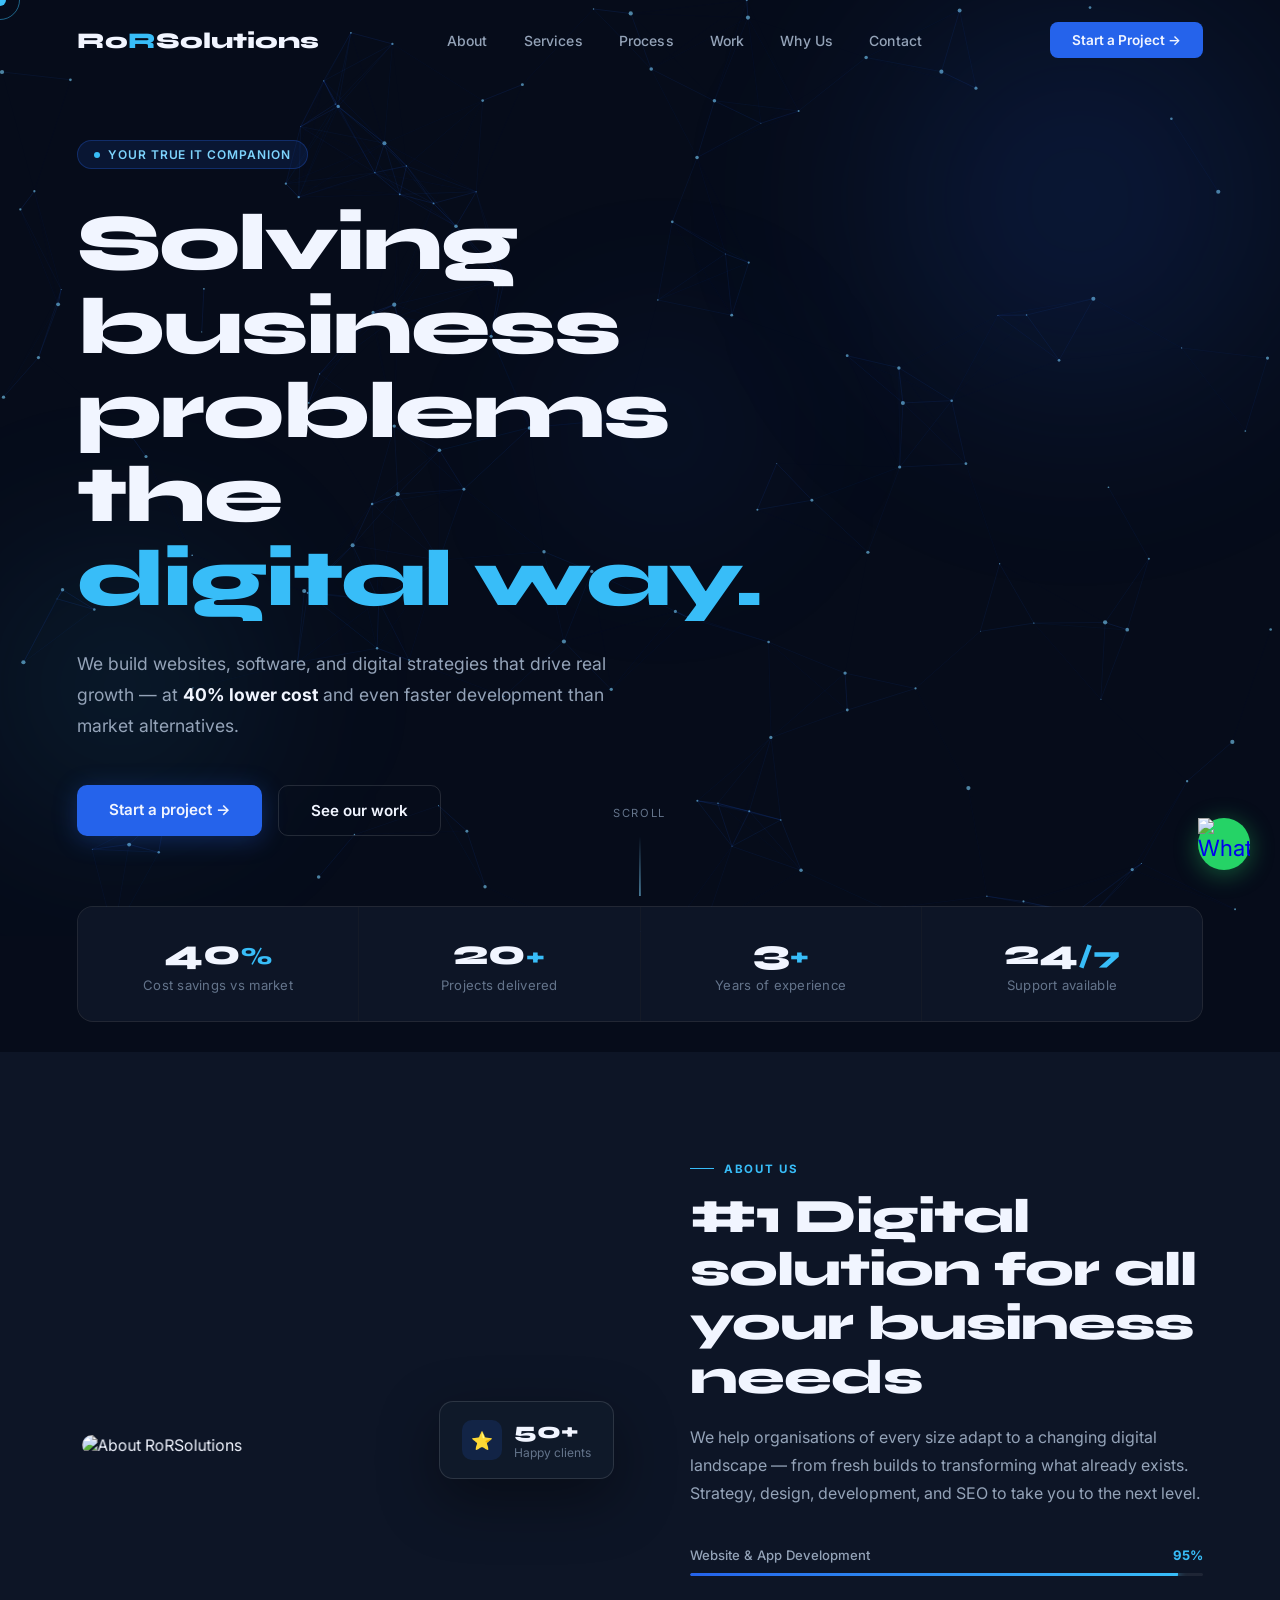
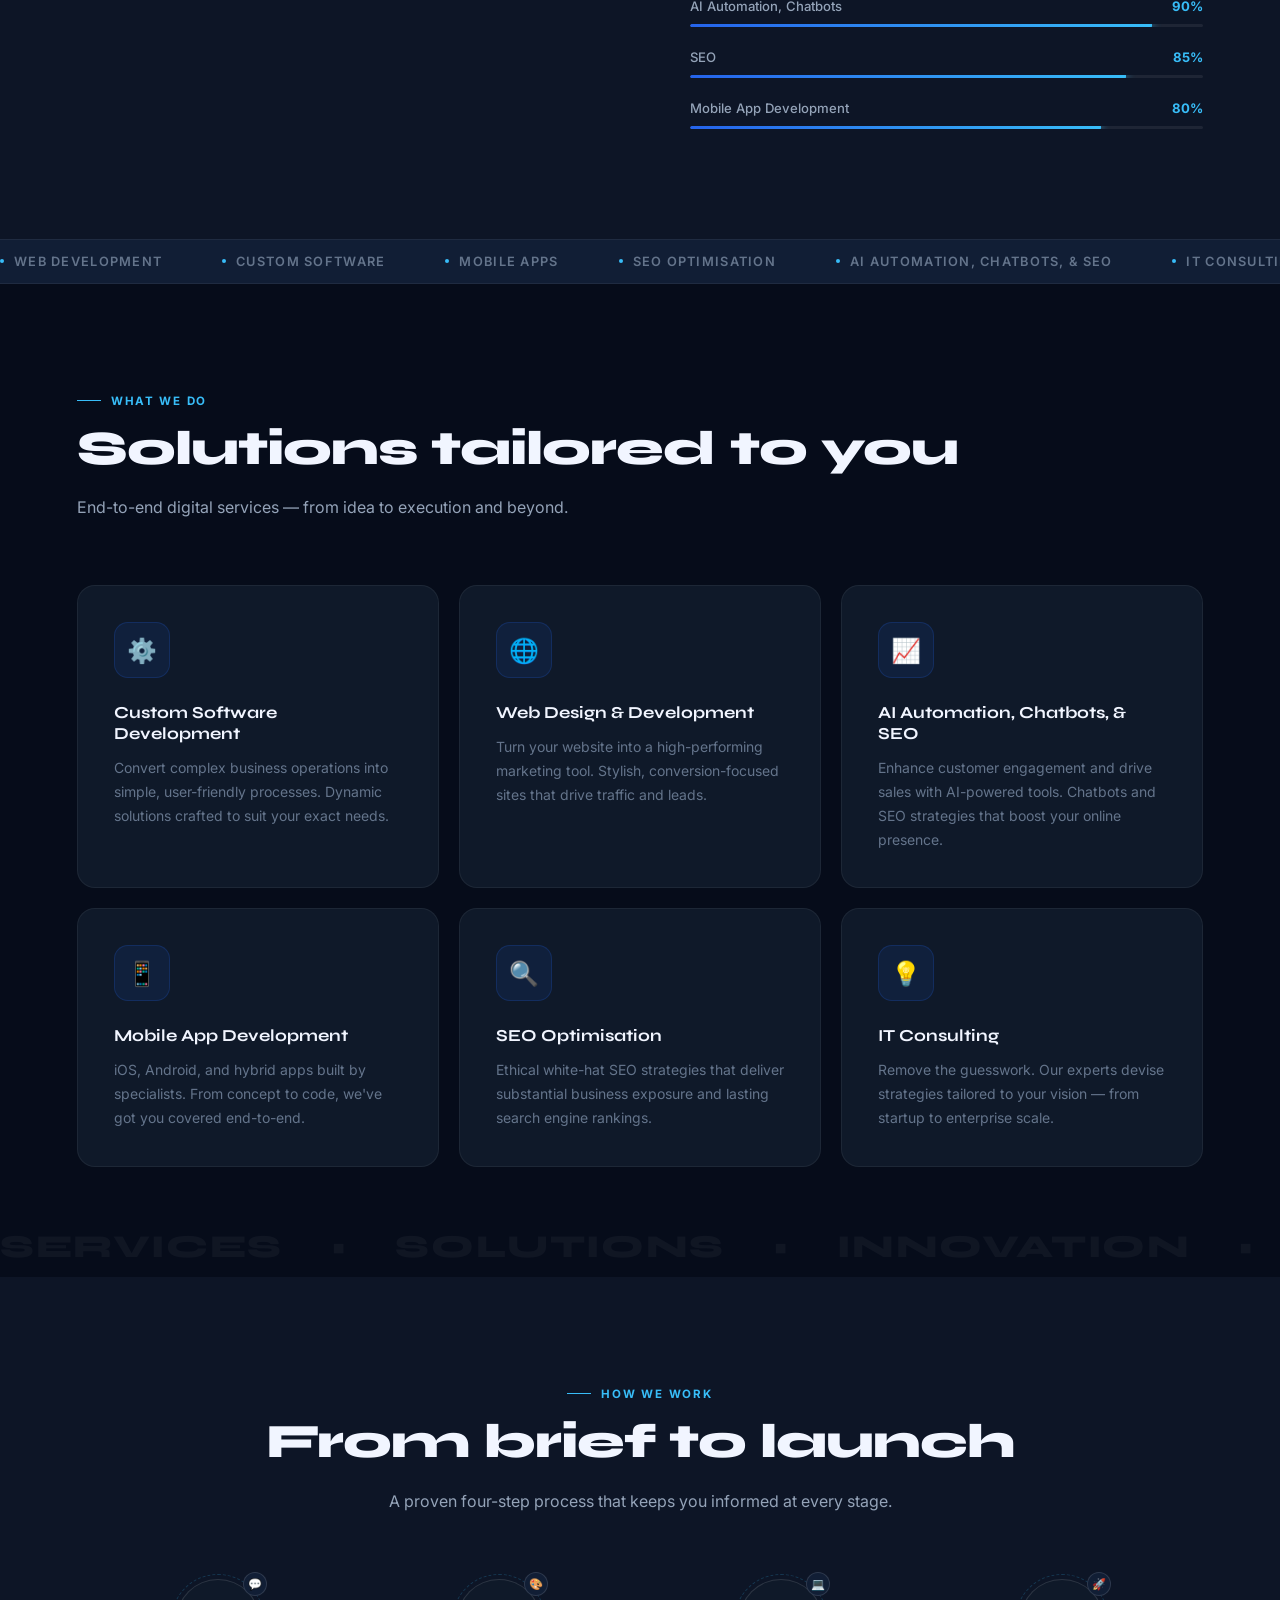
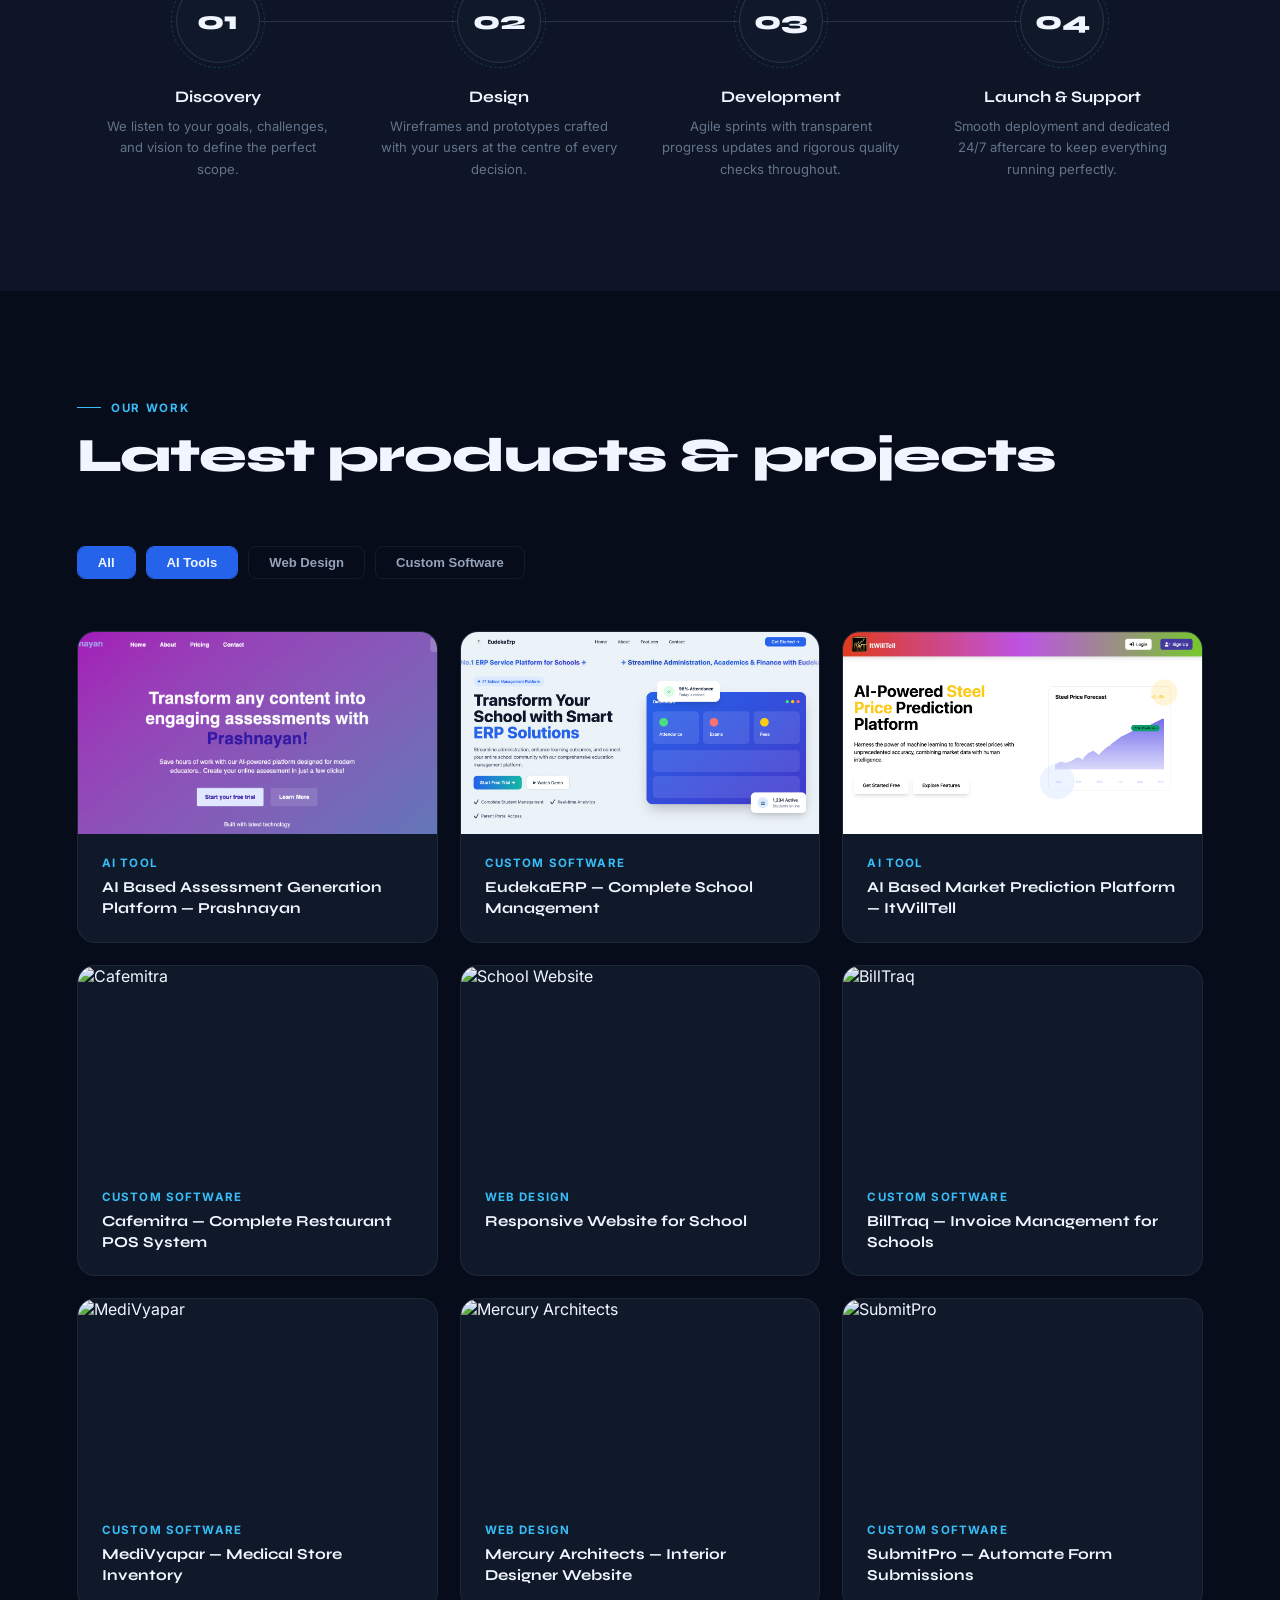
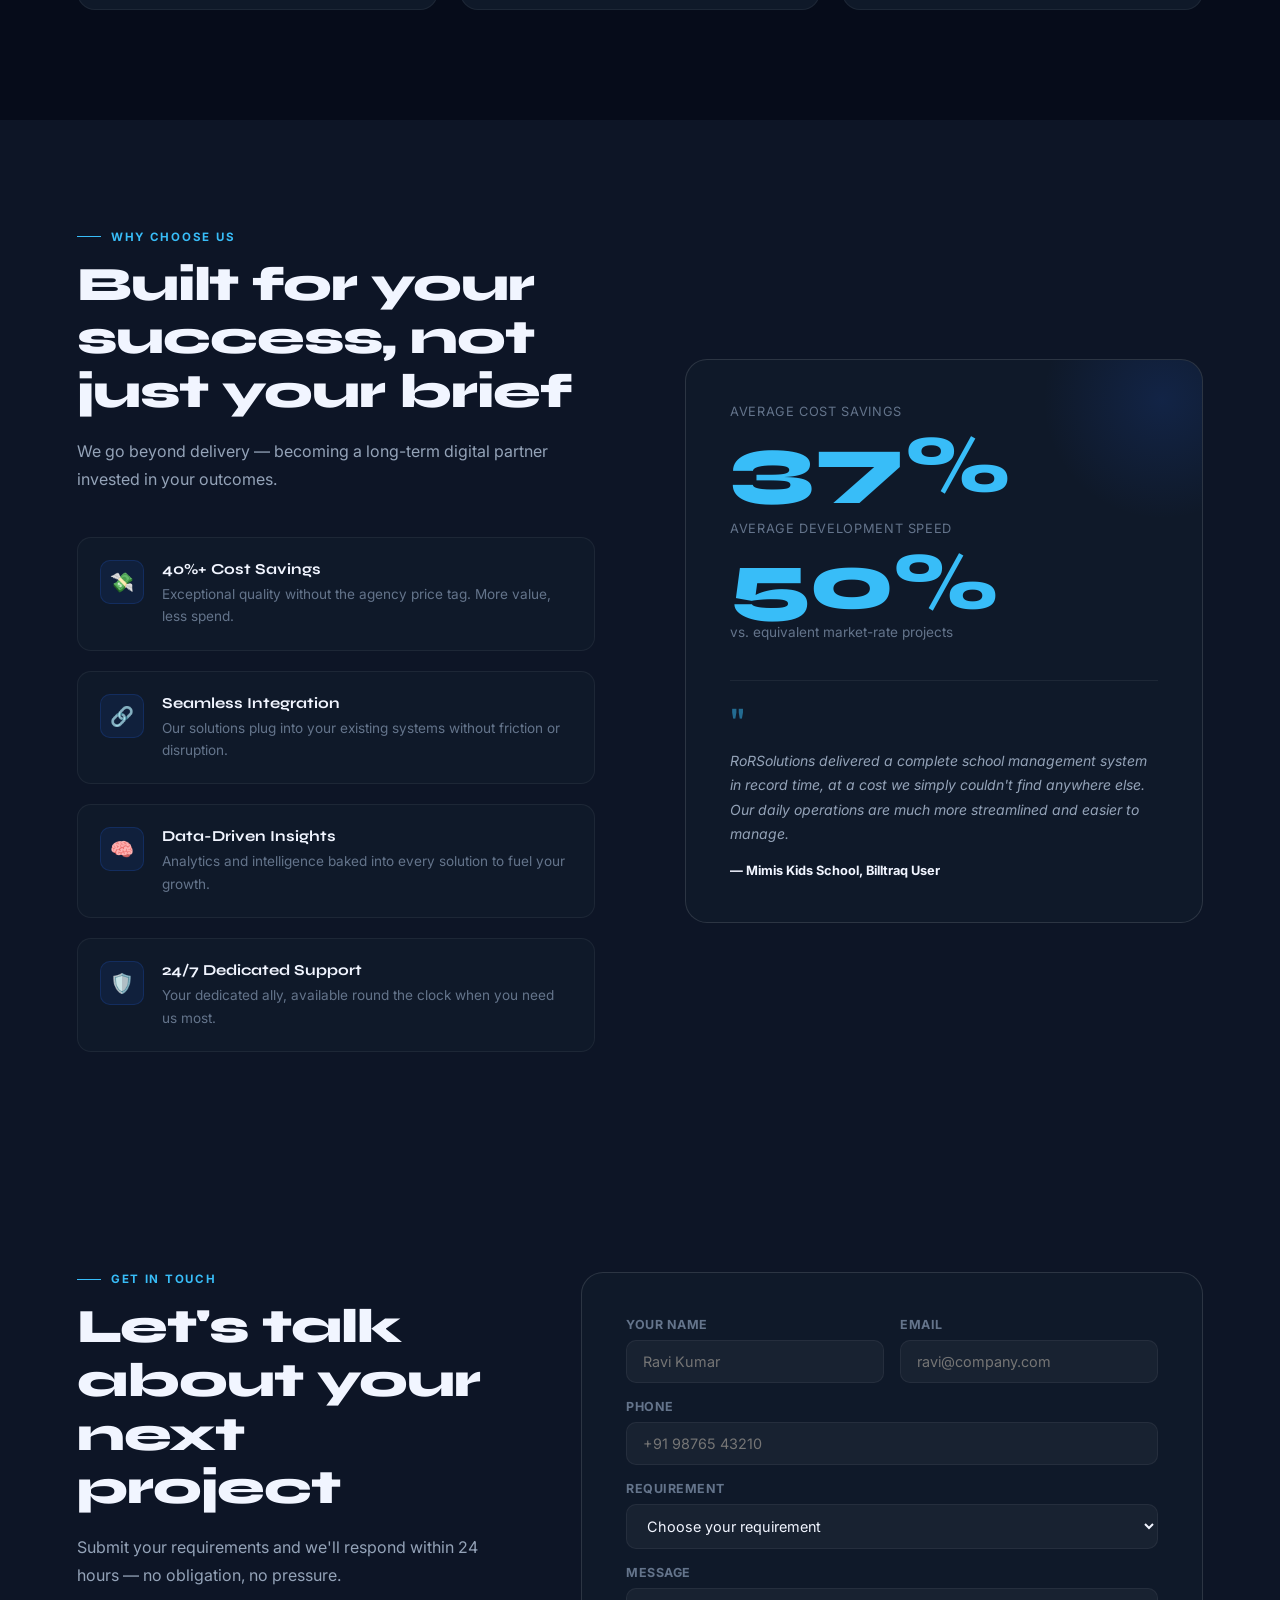
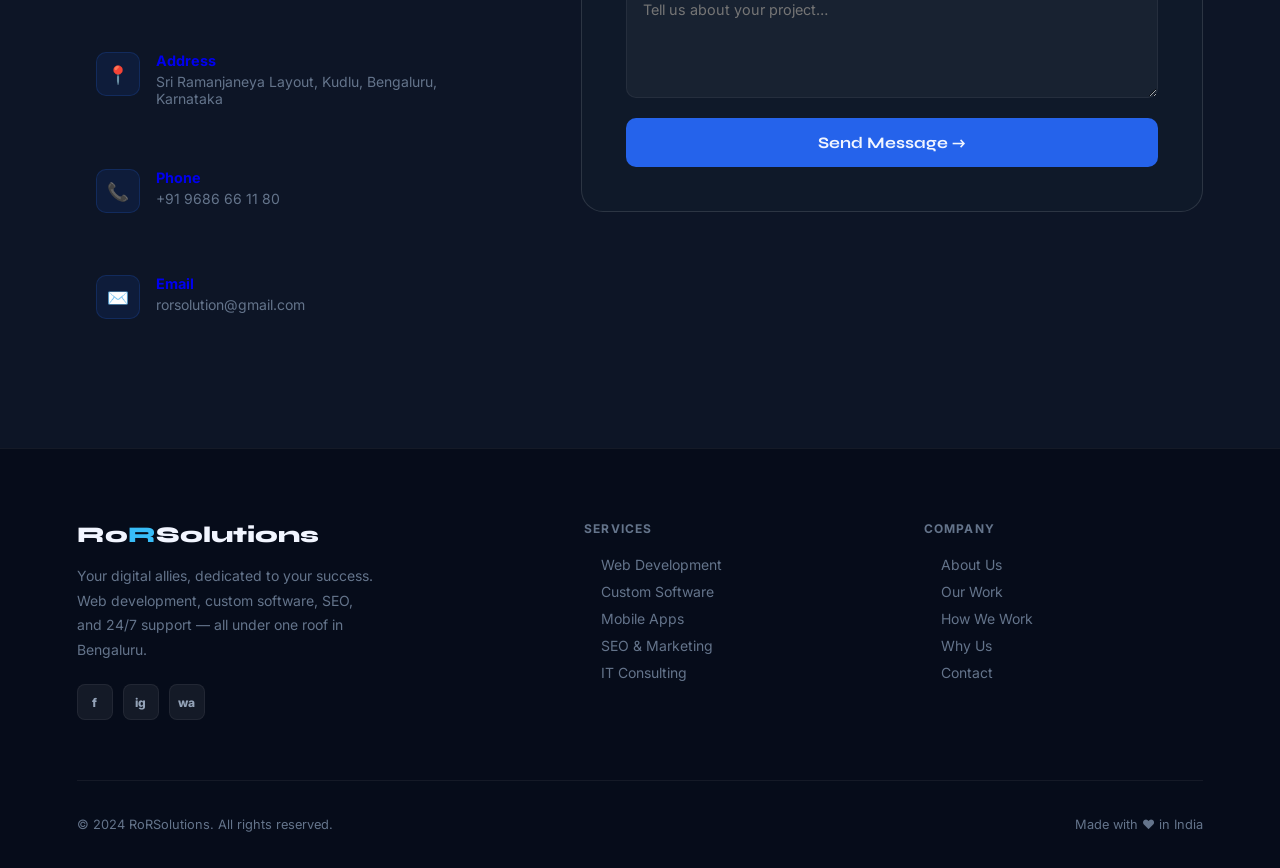
==== commit 9c44067a: "Responsive behaviour changes" ====
--- a/index.html
+++ b/index.html
@@ -592,6 +592,9 @@
     </div>
   </section>
 
+  <!-- WhatsApp Float -->
+  <a href="https://wa.me/919686661180" class="wa-float" title="Chat on WhatsApp" target="_blank"><img src="img/whatsapp.png" alt="WhatsApp" style="object-fit: cover;width:100%;height: 100%;" /></a>
+
   <!-- FOOTER -->
   <footer>
     <div class="footer-grid">
@@ -630,10 +633,7 @@
       <p class="footer-copy">© 2024 RoRSolutions. All rights reserved.</p>
       <p class="footer-copy">Made with ❤️ in India</p>
     </div>
-  </footer>
-
-  <!-- WhatsApp Float -->
-  <a href="https://wa.me/919686661180" class="wa-float" title="Chat on WhatsApp" target="_blank"><img src="img/whatsapp.png" alt="WhatsApp" style="object-fit: cover;width:100%;height: 100%;" /></a>
+  </footer>  
 
   <script>
     /* ─── LOADER ─── */
--- a/css/new-style.css
+++ b/css/new-style.css
@@ -6,8 +6,8 @@
   --border:rgba(255,255,255,0.06);--border-2:rgba(255,255,255,0.12);
   --glow-blue:rgba(37,99,235,0.3);--glow-cyan:rgba(56,189,248,0.2);
 }
-html{scroll-behavior:smooth;cursor:none}
-body{font-family:'Inter',sans-serif;background:var(--navy);color:var(--white);overflow-x:hidden;cursor:none}
+html{scroll-behavior:smooth;cursor:none;overflow-x:hidden;width:100%}
+body{font-family:'Inter',sans-serif;background:var(--navy);color:var(--white);overflow-x:hidden;cursor:none;width:100%;max-width:100vw;position:relative}
 
 /* ── CUSTOM CURSOR ── */
 #cursor{position:fixed;width:12px;height:12px;border-radius:50%;background:var(--cyan);pointer-events:none;z-index:9999;transform:translate(-50%,-50%);transition:width 0.2s,height 0.2s,background 0.2s;mix-blend-mode:screen}
@@ -297,8 +297,15 @@
   html,body{cursor:auto}
   #cursor,#cursor-ring{display:none}
 }
+@media(max-width:900px){
+  .form-grid{grid-template-columns:1fr}
+  .contact-form{padding:28px}
+}
 @media(max-width:600px){
   .services-grid,.proj-grid{grid-template-columns:1fr}
   section{padding:80px 5%}
   .stats-row{margin:0 5%;transform:translateY(-20px)}
+  .wa-float{right:20px;bottom:20px;width:48px;height:48px}
+  nav{padding:18px 5%}
+  nav.scrolled{padding:12px 5%}
 }
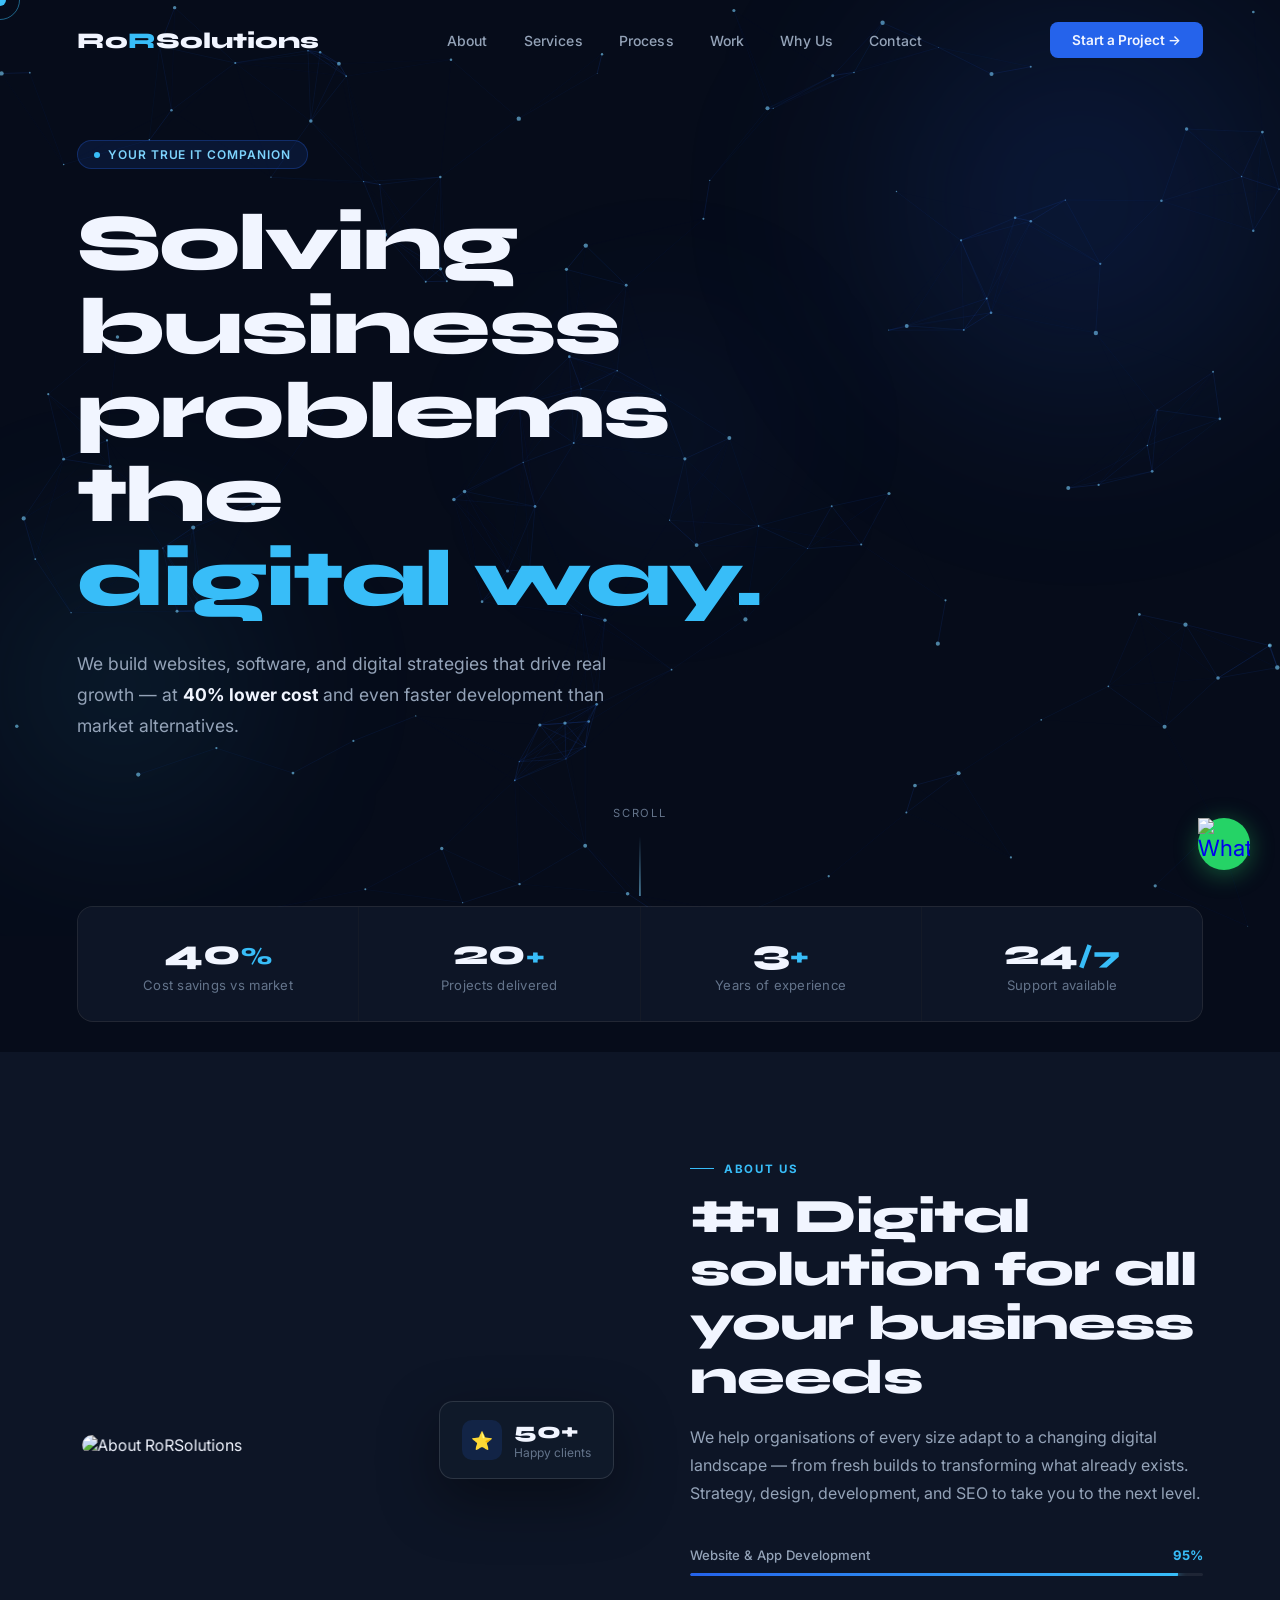
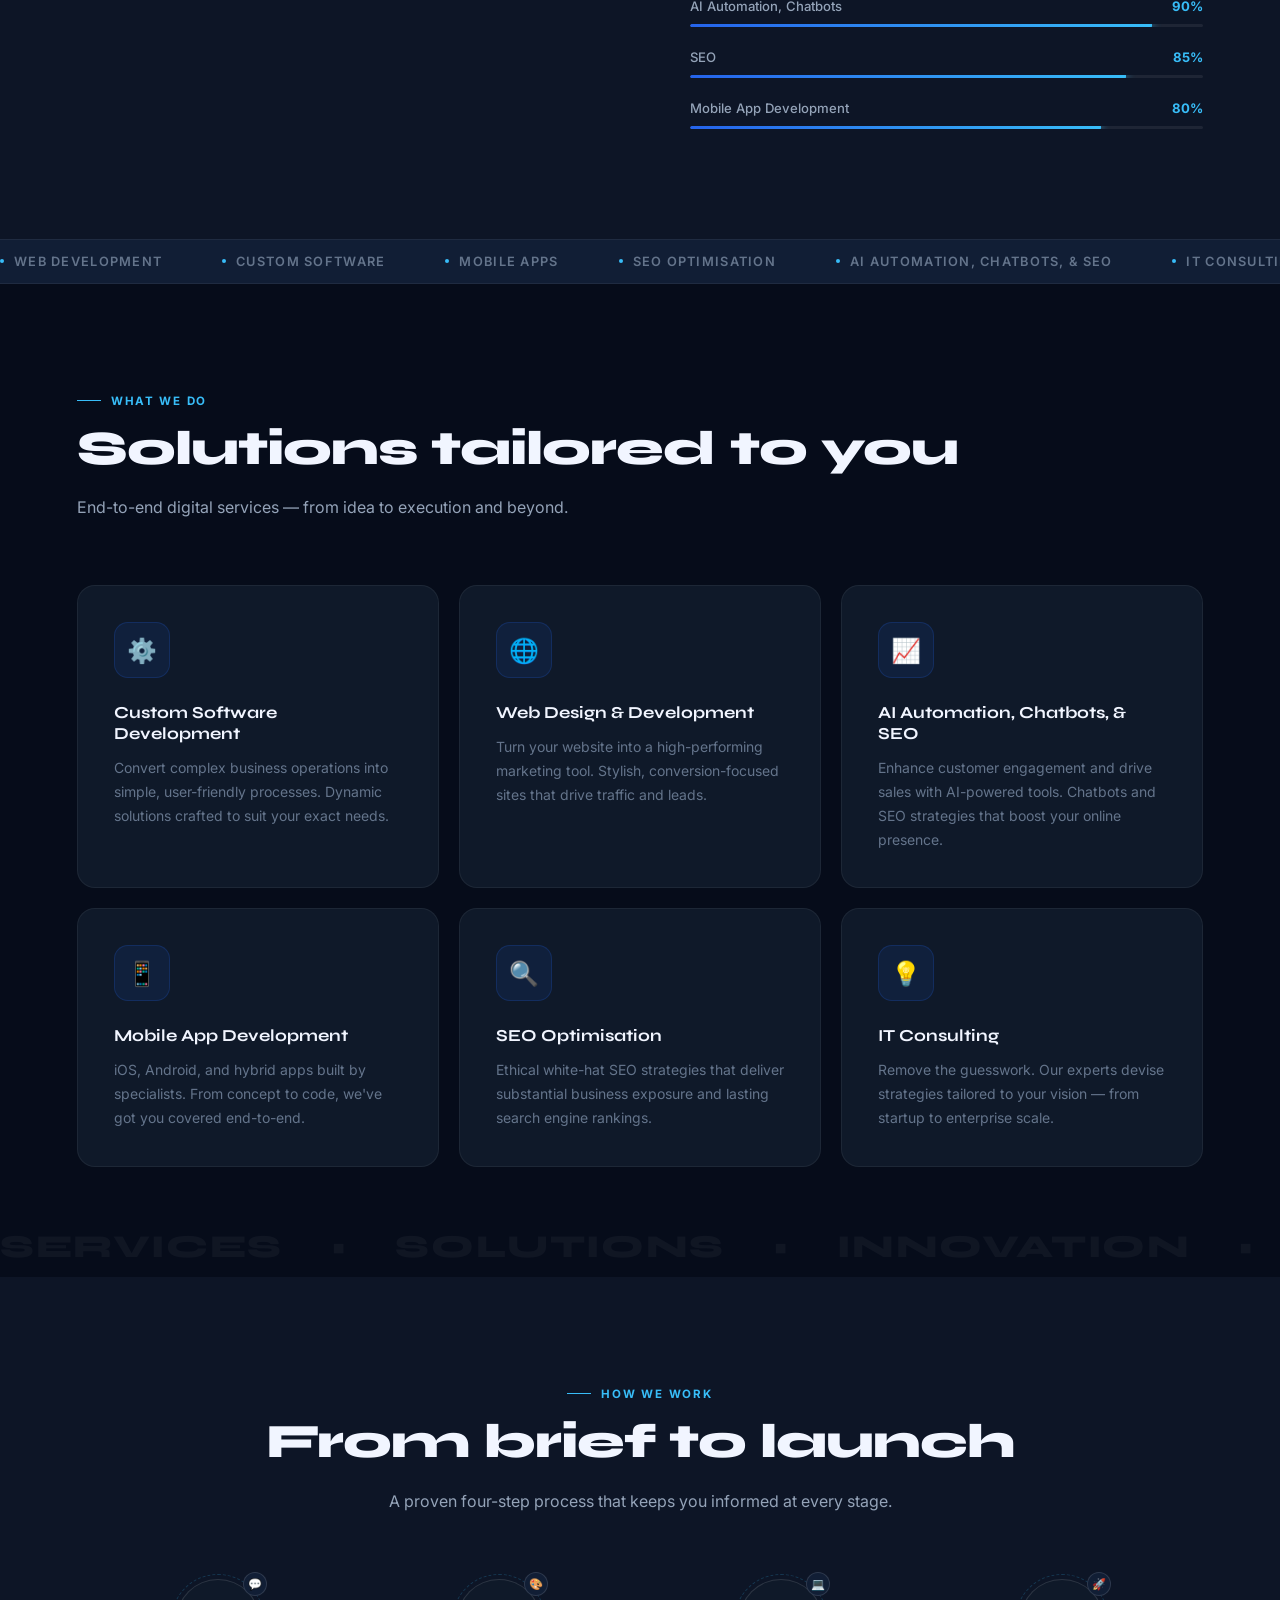
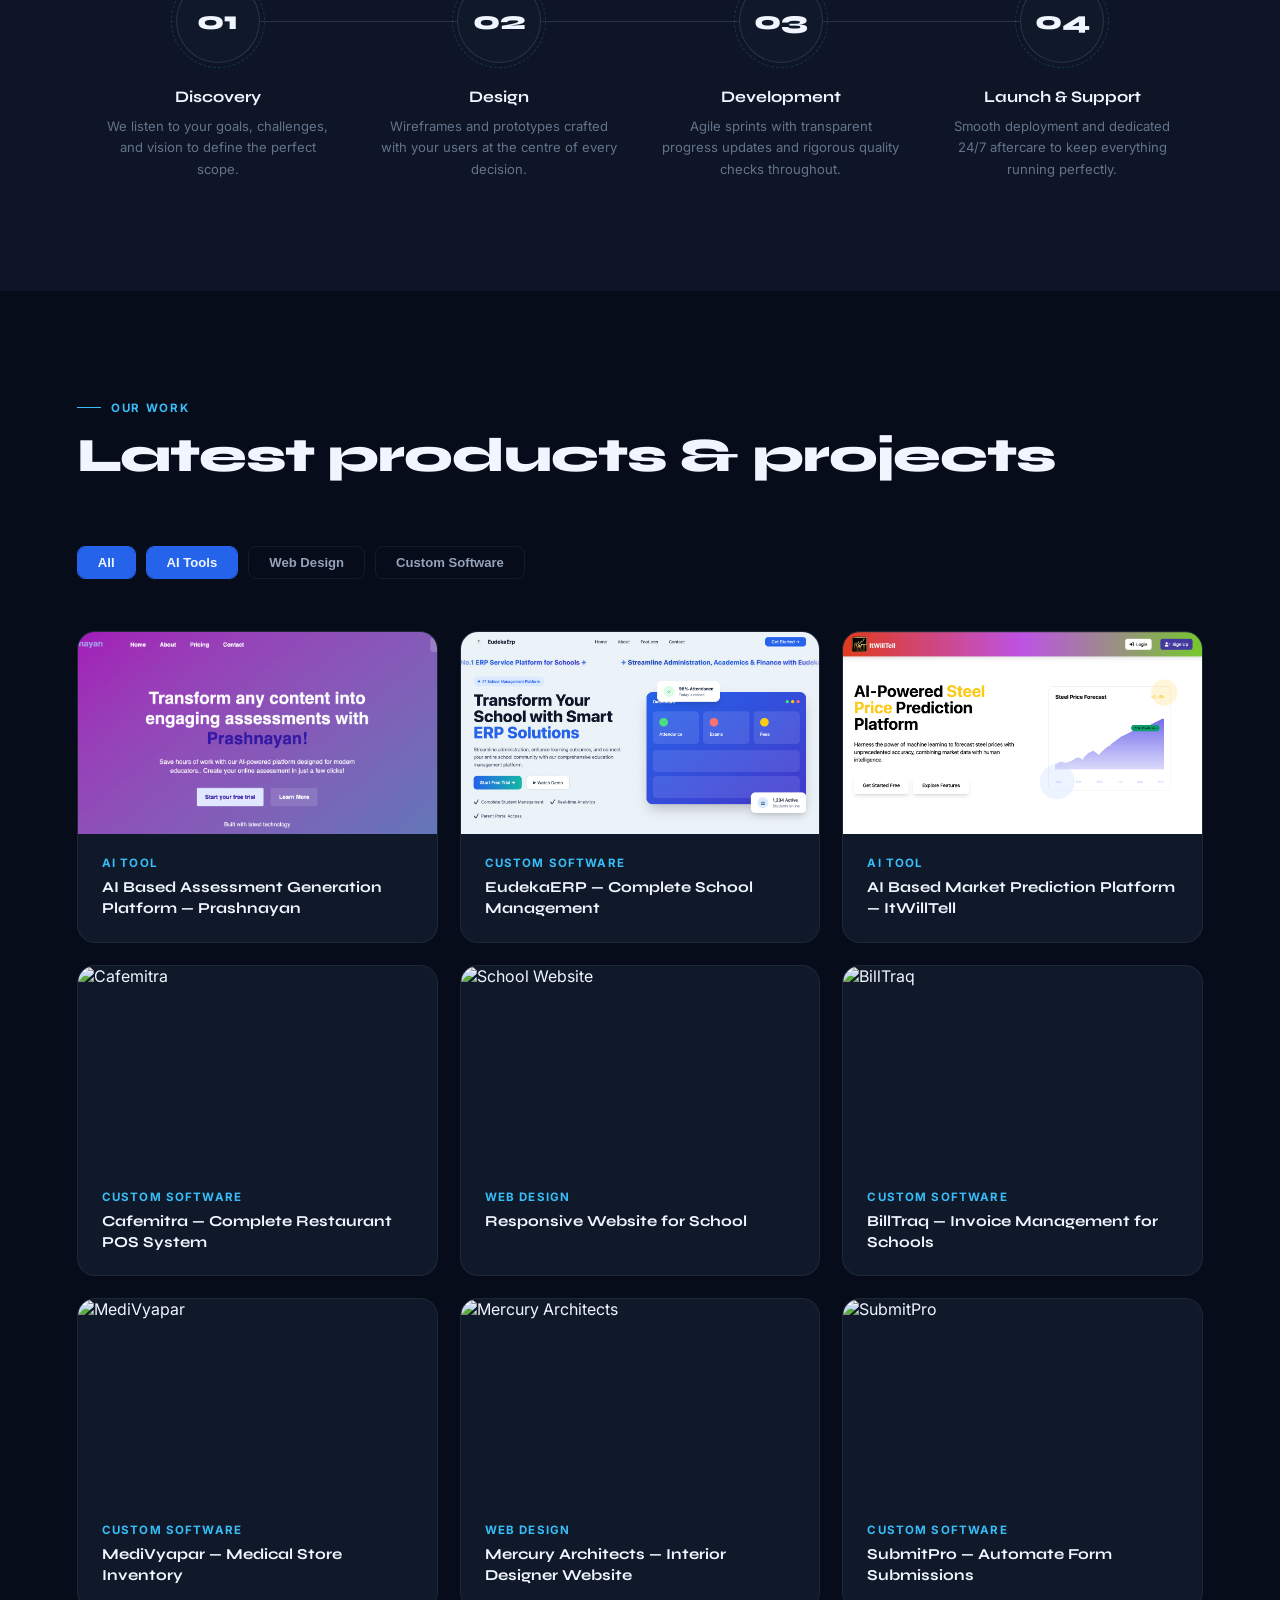
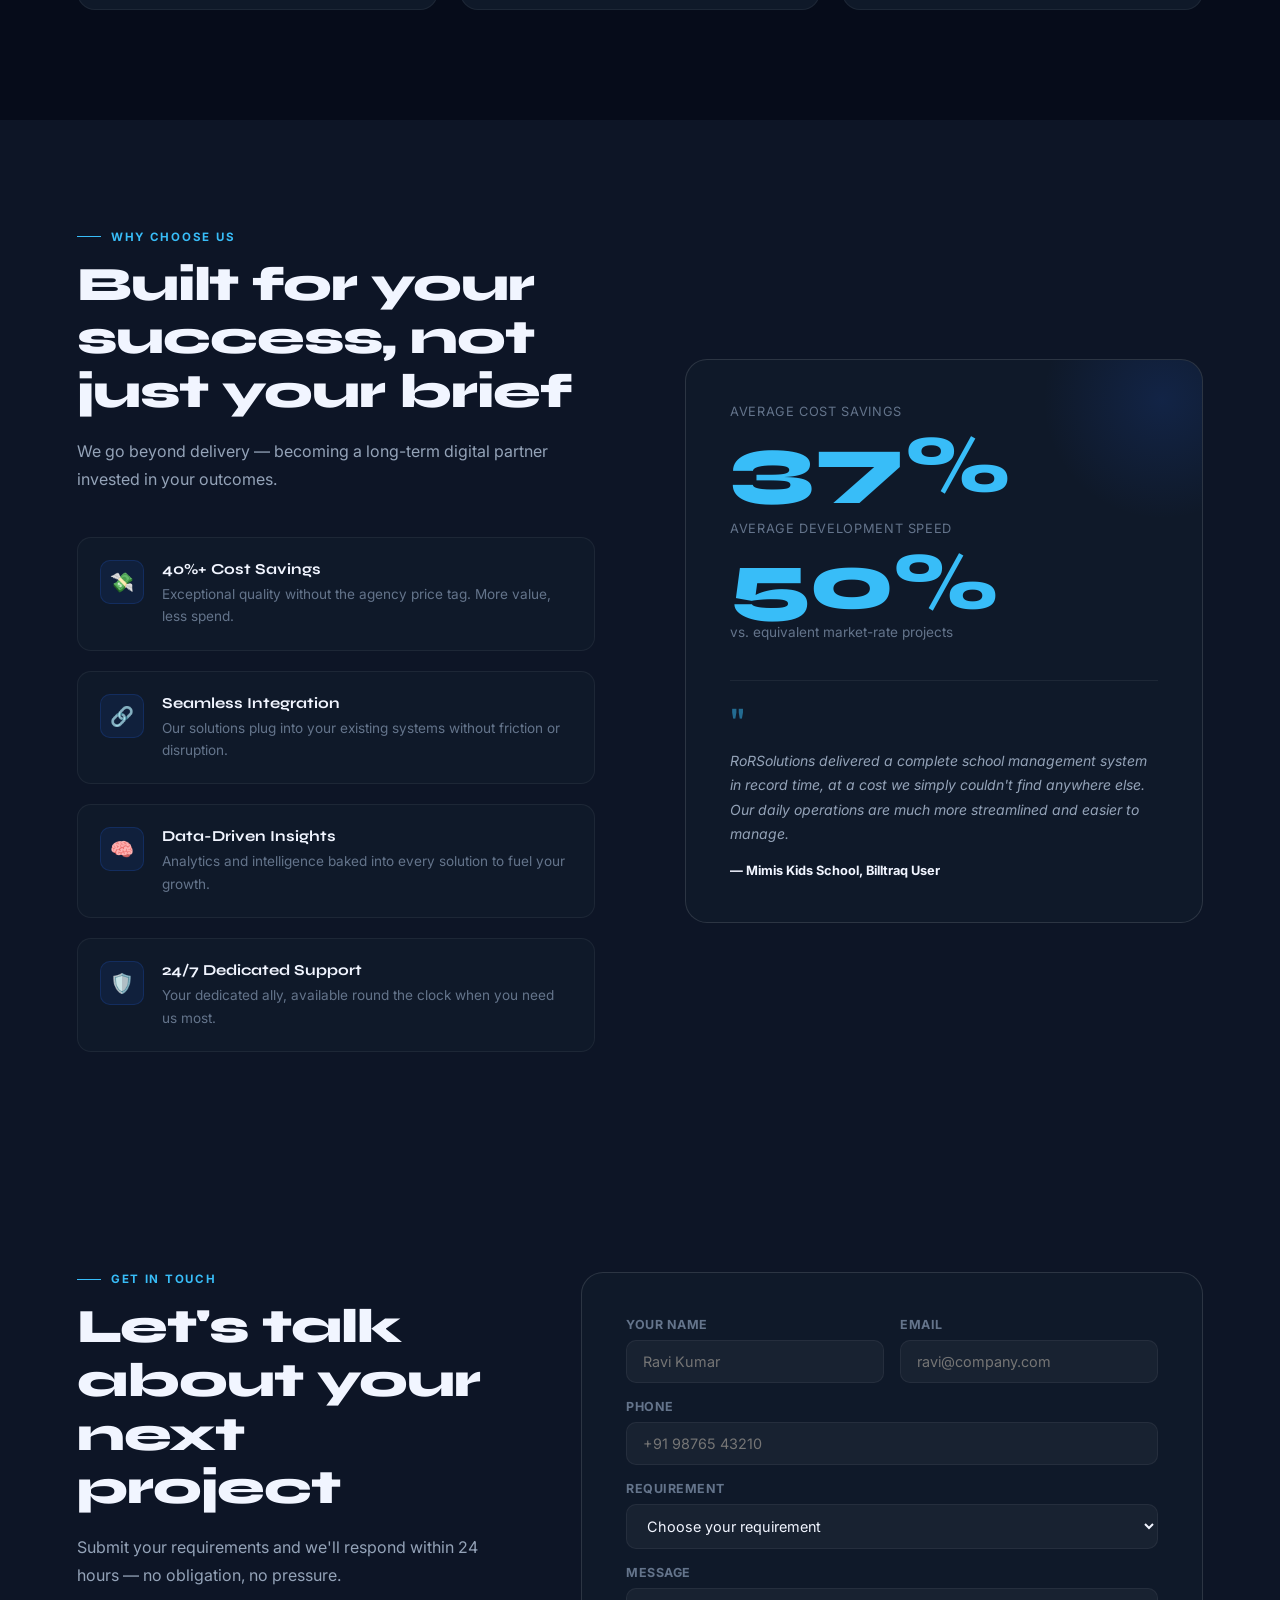
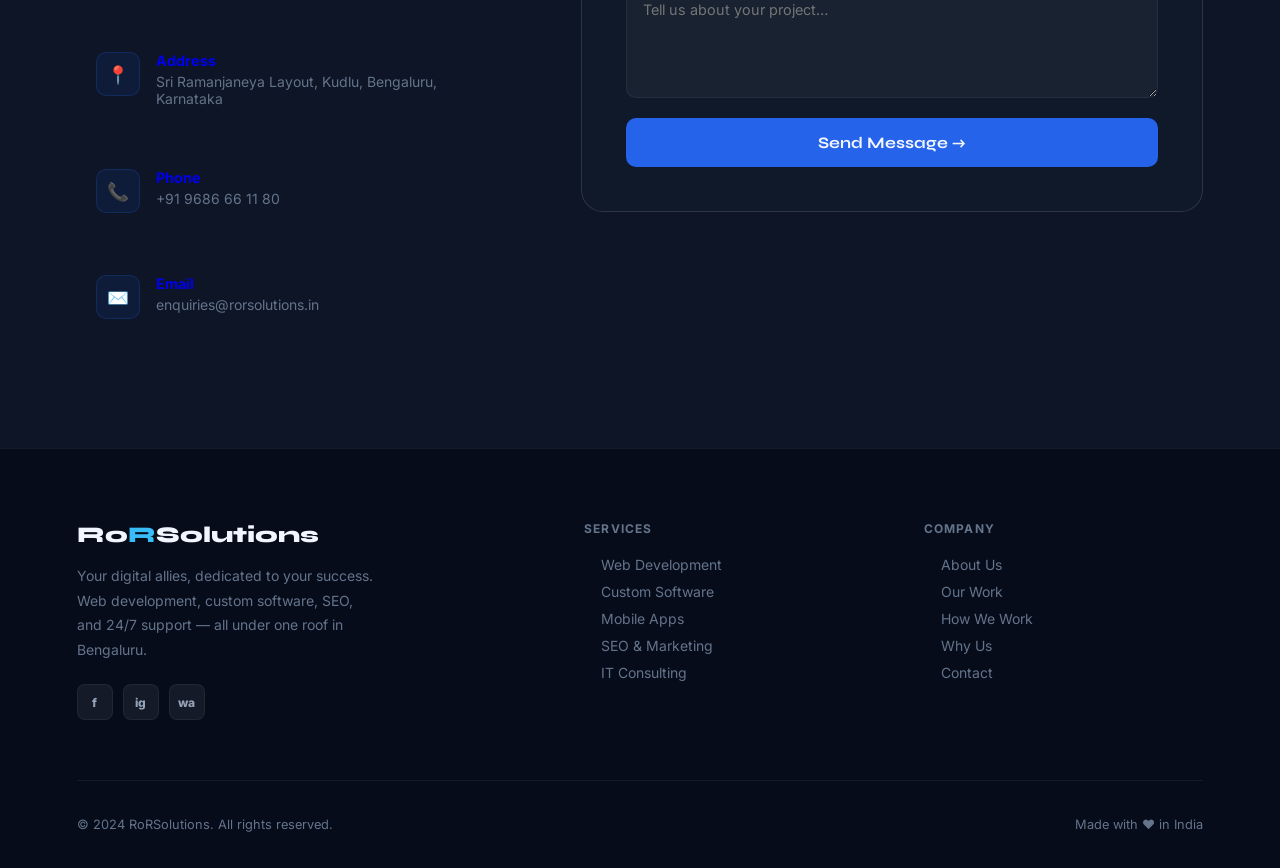
==== commit 56cd5e76: "Update email address in contact section" ====
--- a/index.html
+++ b/index.html
@@ -559,7 +559,7 @@
             <div class="ci-icon">✉️</div>
             <div>
               <div class="ci-ttl">Email</div>
-              <div class="ci-val">rorsolution@gmail.com</div>
+              <div class="ci-val">enquiries@rorsolutions.in</div>
             </div>
           </a>
         </div>
@@ -898,4 +898,4 @@
   </script>
 </body>
 
-</html>+</html>
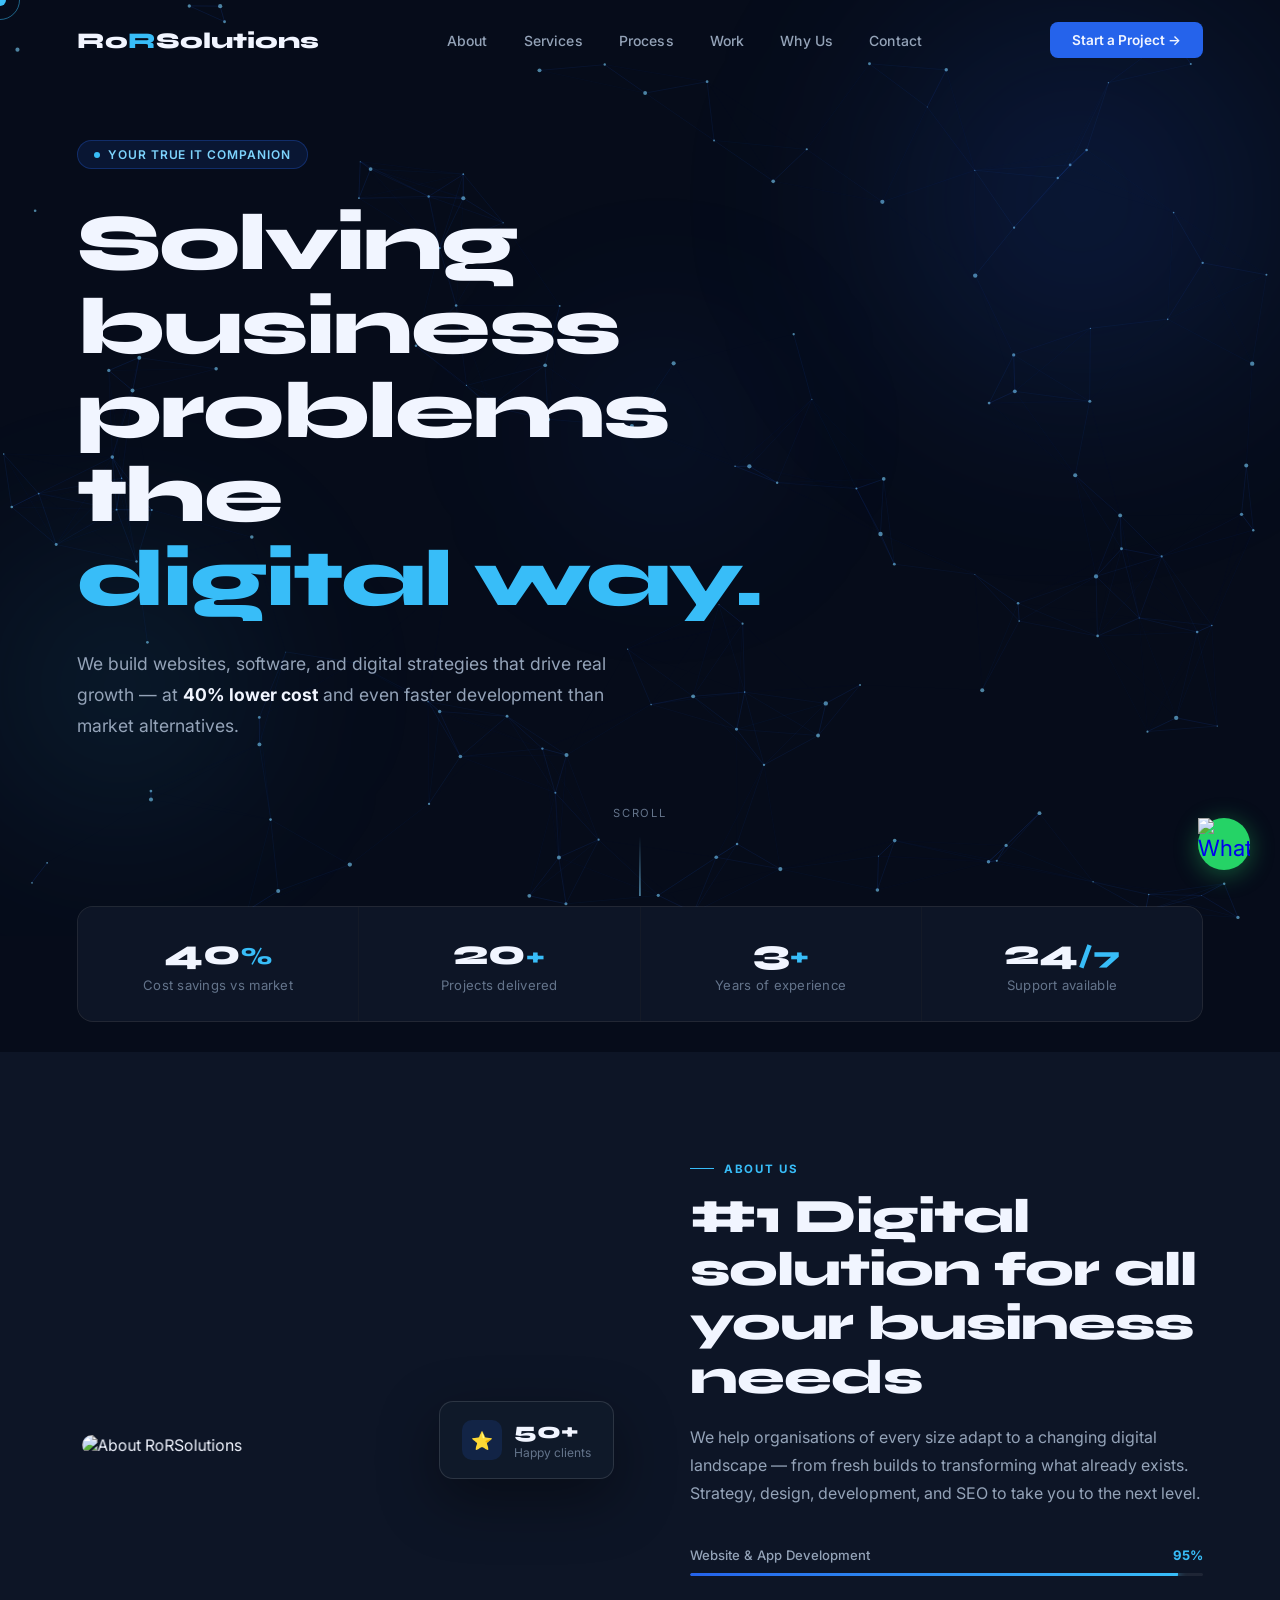
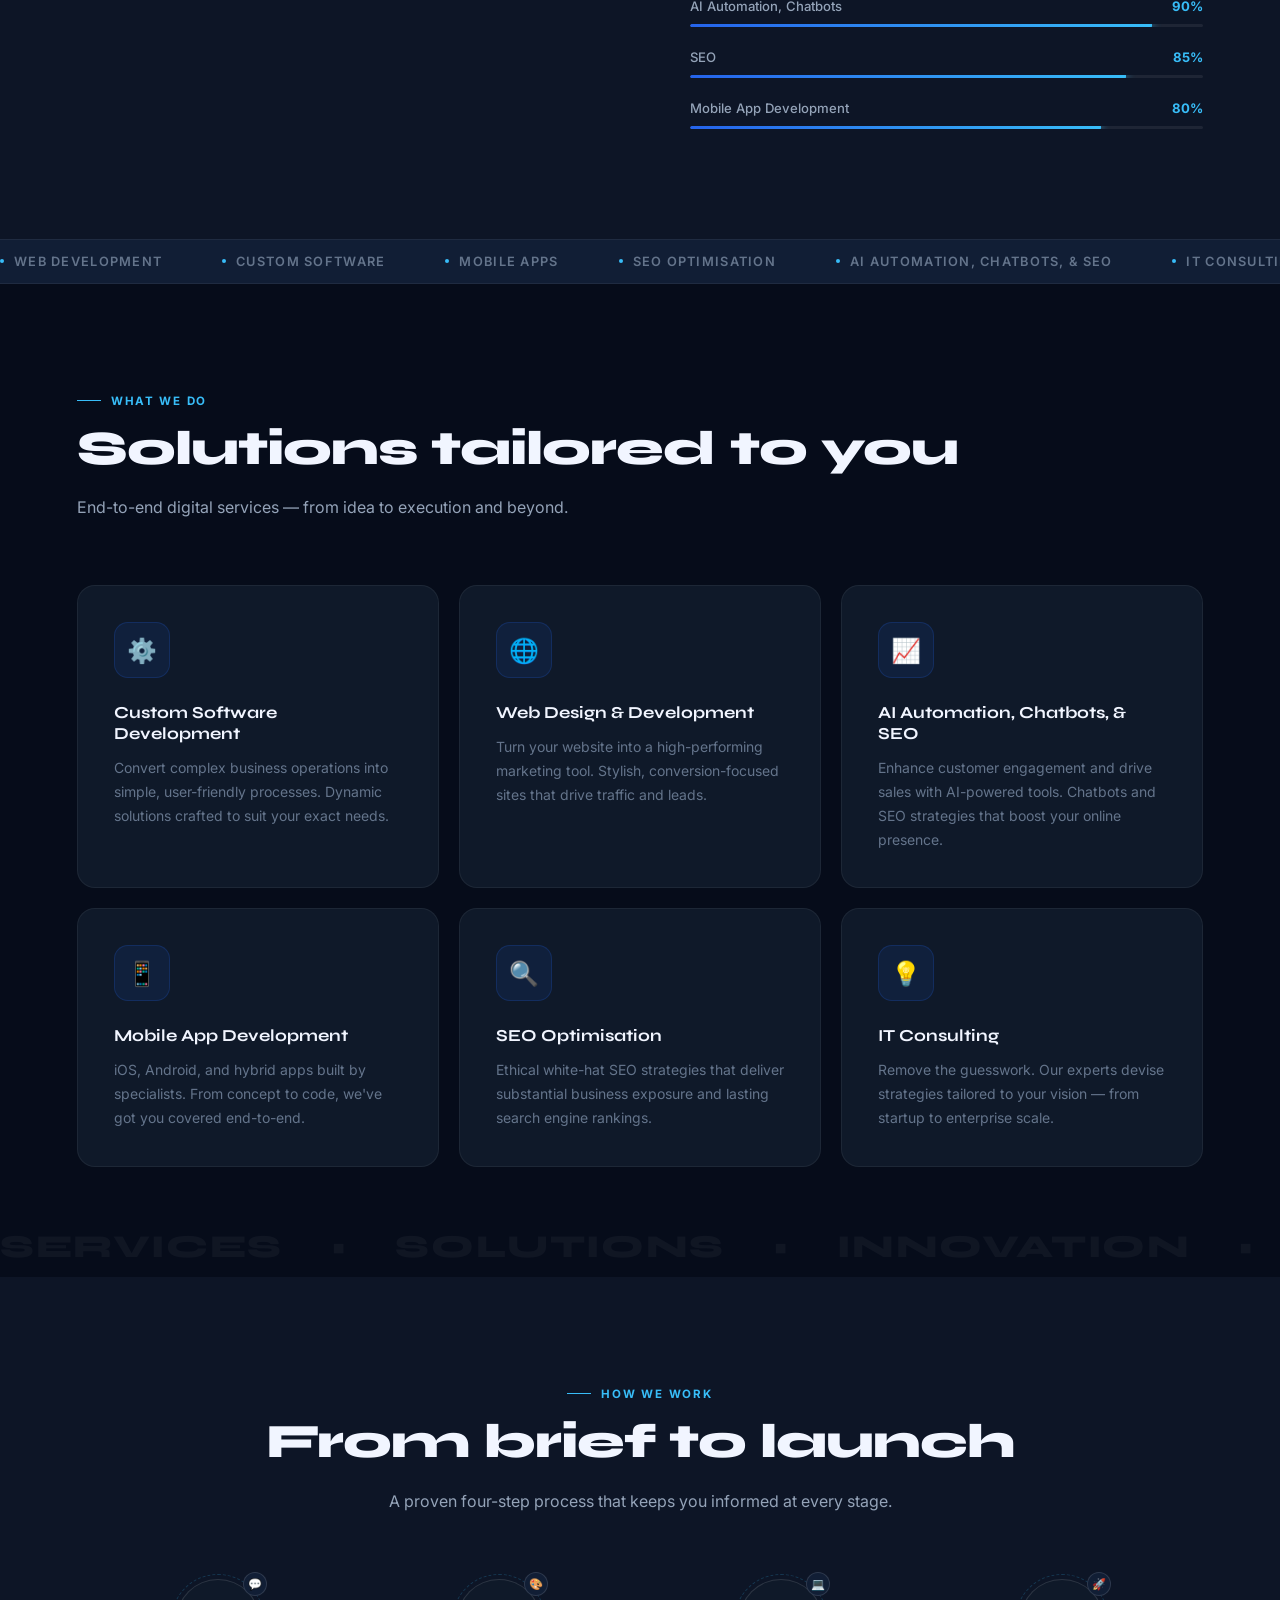
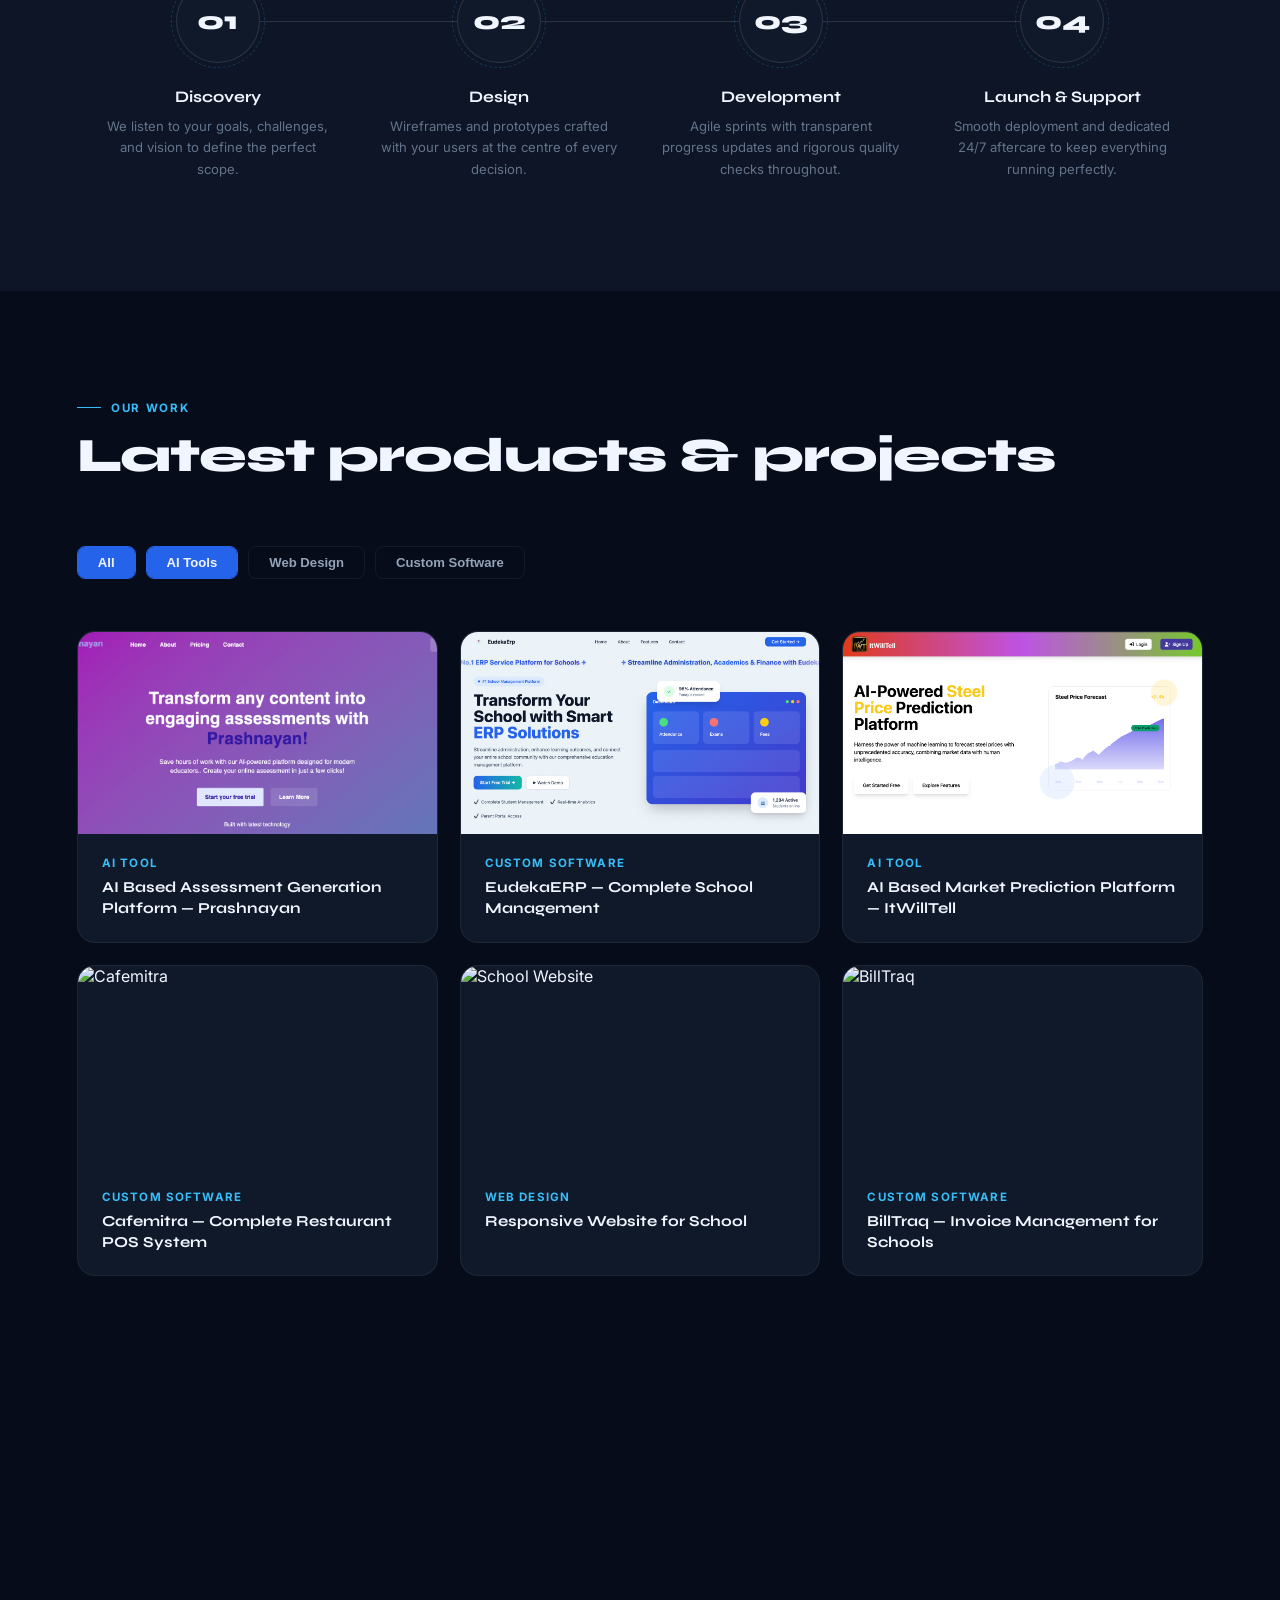
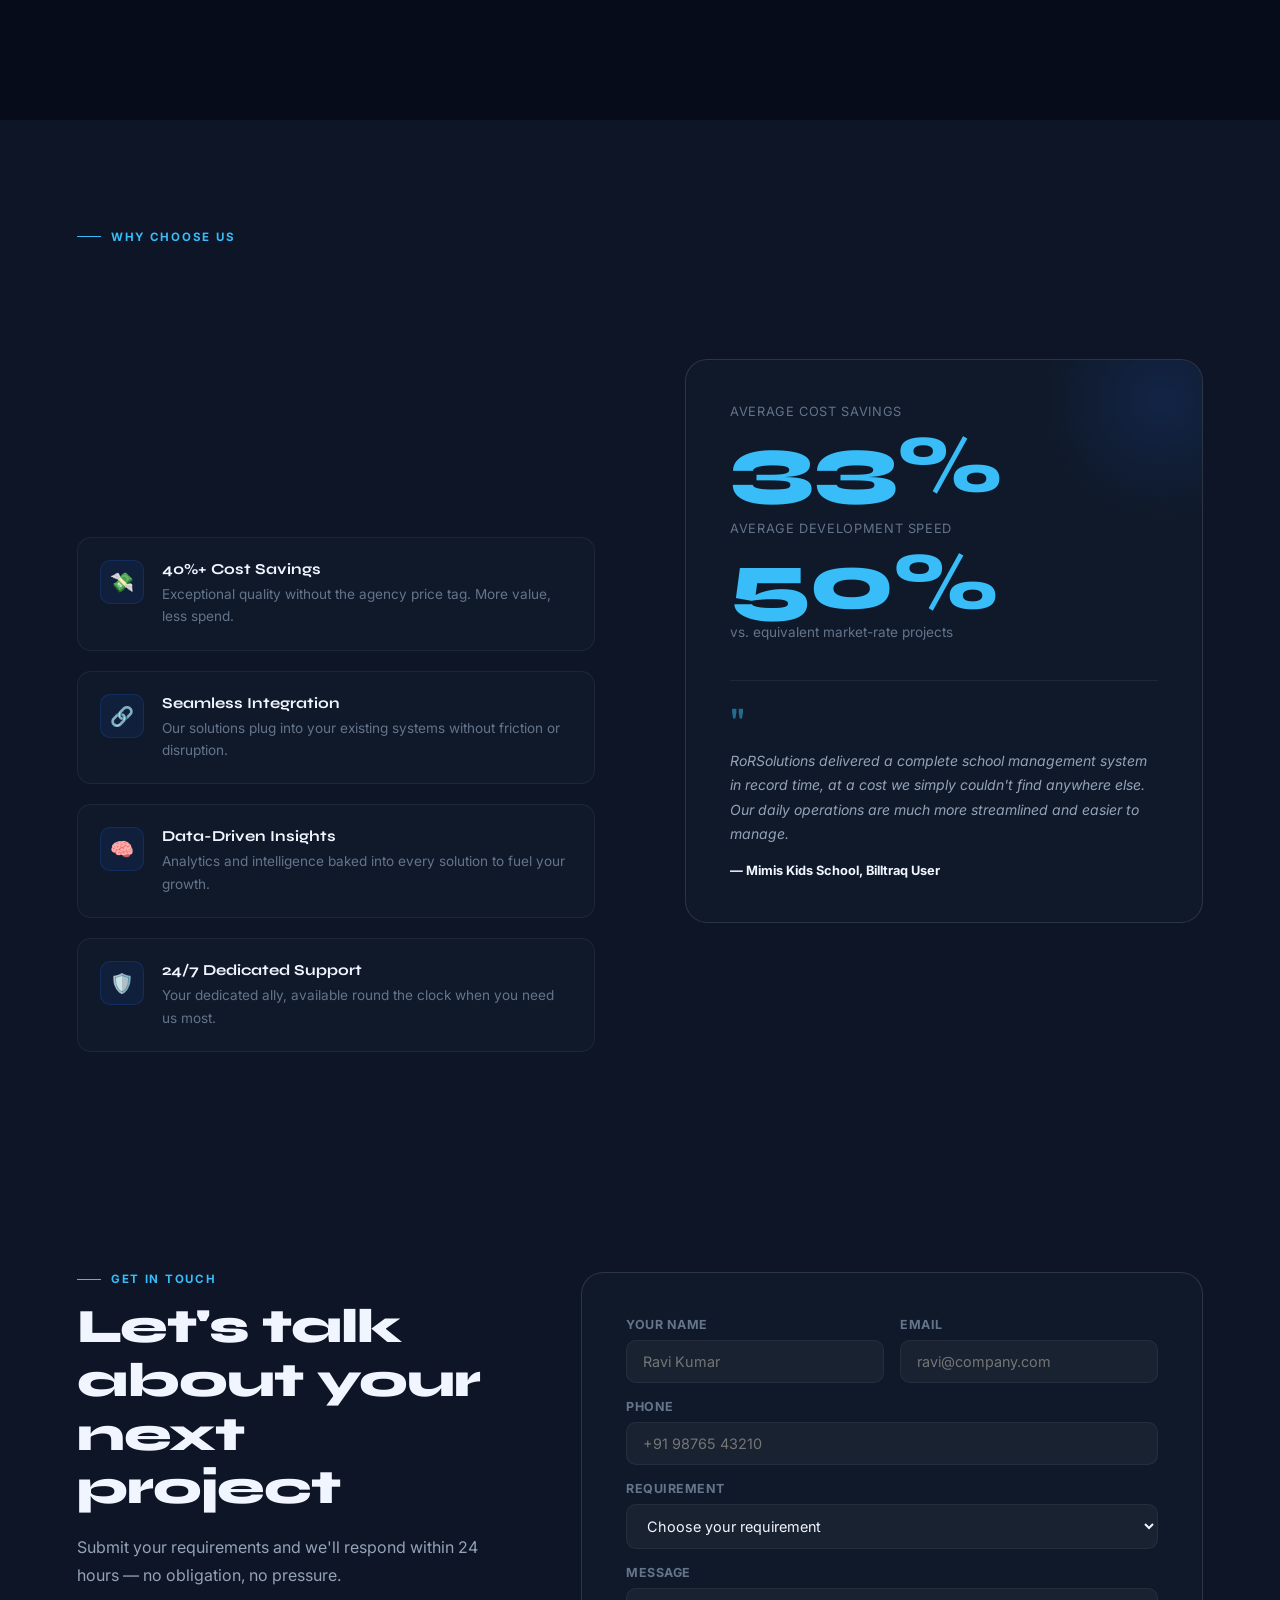
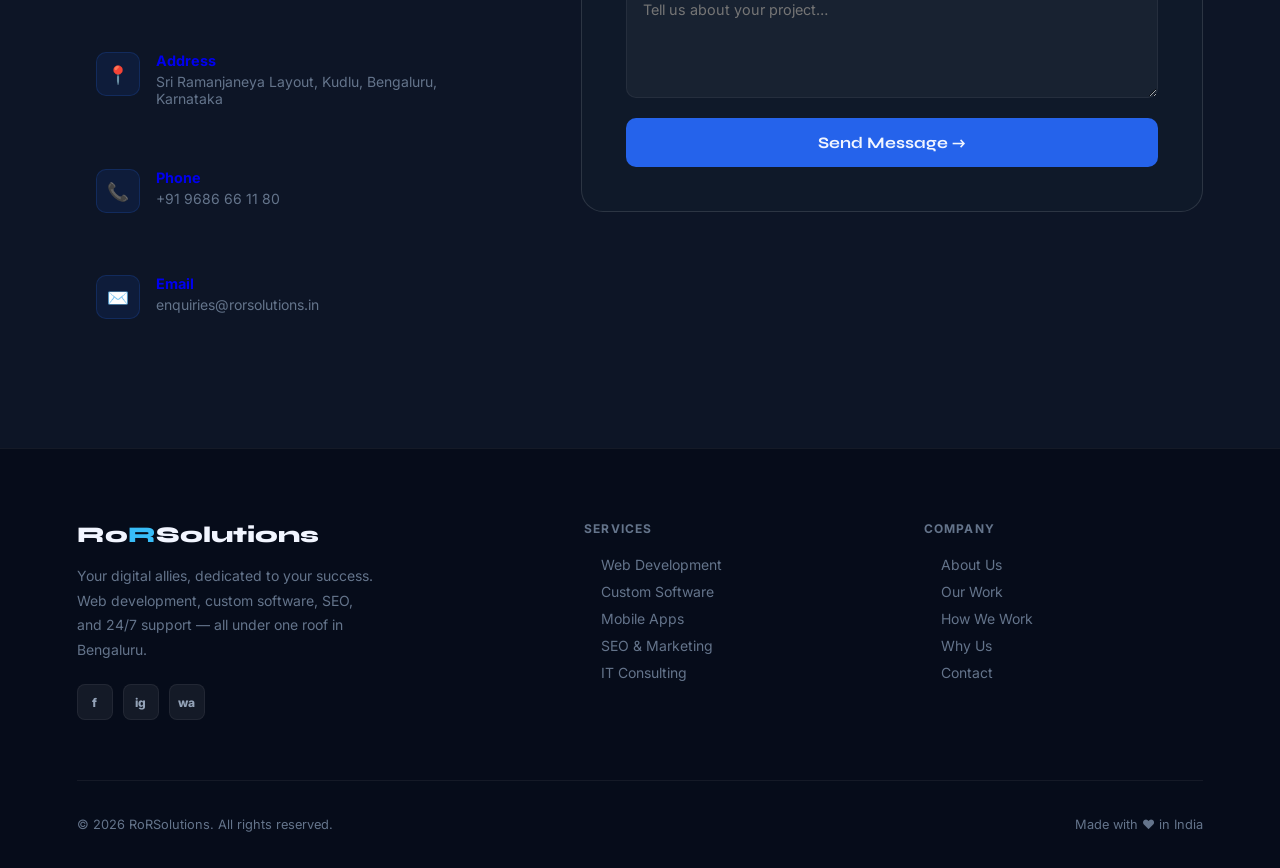
==== commit 82e7f7da: "Added form submission" ====
--- a/index.html
+++ b/index.html
@@ -351,7 +351,7 @@
           <div class="proj-name">AI Based Market Prediction Platform — ItWillTell</div>
         </div>
       </div>
-      <div class="proj-card reveal stagger-2" data-cat="software">
+      <div class="proj-card reveal stagger-4" data-cat="software">
         <div class="proj-img-wrap">
           <img src="img/portfolio-3.jpg" alt="Cafemitra" />
           <div class="proj-overlay"><a href="cafemitra.com" target="_blank"
@@ -362,7 +362,7 @@
           <div class="proj-name">Cafemitra — Complete Restaurant POS System</div>
         </div>
       </div>
-      <div class="proj-card reveal stagger-3" data-cat="web">
+      <div class="proj-card reveal stagger-5" data-cat="web">
         <div class="proj-img-wrap">
           <img src="img/portfolio-2.jpg" alt="School Website" />
           <div class="proj-overlay"><a href="https://writtek07.github.io/mimis-website/" target="_blank"
@@ -373,10 +373,10 @@
           <div class="proj-name">Responsive Website for School</div>
         </div>
       </div>
-      <div class="proj-card reveal stagger-4" data-cat="software">        
+      <div class="proj-card reveal stagger-6" data-cat="software">        
         <div class="proj-img-wrap">
           <img src="img/portfolio-1.jpg" alt="BillTraq" />
-          <div class="proj-overlay"><a href="http://www.rorsolutions.in/billtraq.html" target="_blank"
+          <div class="proj-overlay"><a href="billtraq.html" target="_blank"
               class="proj-overlay-link">Know More →</a></div>
         </div>
         <div class="proj-body">
@@ -384,7 +384,7 @@
           <div class="proj-name">BillTraq — Invoice Management for Schools</div>
         </div>
       </div>
-      <div class="proj-card reveal stagger-5" data-cat="software">
+      <div class="proj-card reveal stagger-7" data-cat="software">
         <div class="proj-img-wrap">
           <img src="img/portfolio-7.jpg" alt="MediVyapar" />
           <div class="proj-overlay"><a href="medivyapar.com" target="_blank"
@@ -395,9 +395,9 @@
           <div class="proj-name">MediVyapar — Medical Store Inventory</div>
         </div>
       </div>
-      <div class="proj-card reveal stagger-6" data-cat="web">
-        <div class="proj-img-wrap">
-          <img src="http://www.rorsolutions.in/img/portfolio-8.png" alt="Mercury Architects" />
+      <div class="proj-card reveal stagger-8" data-cat="web">
+        <div class="proj-img-wrap">
+          <img src="img/portfolio-8.png" alt="Mercury Architects" />
           <div class="proj-overlay"><a href="https://www.themercuryarchitects.com" target="_blank"
               class="proj-overlay-link">View Live →</a></div>
         </div>
@@ -406,10 +406,10 @@
           <div class="proj-name">Mercury Architects — Interior Designer Website</div>
         </div>
       </div>
-      <div class="proj-card reveal stagger-7" data-cat="software">
-        <div class="proj-img-wrap">
-          <img src="http://www.rorsolutions.in/img/portfolio-10.jpg" alt="SubmitPro" />
-          <div class="proj-overlay"><a href="http://www.rorsolutions.in/submitpro.html" target="_blank"
+      <div class="proj-card reveal stagger-9" data-cat="software">
+        <div class="proj-img-wrap">
+          <img src="img/portfolio-10.jpg" alt="SubmitPro" />
+          <div class="proj-overlay"><a href="https://www.rorsolutions.in/submitpro.html" target="_blank"
               class="proj-overlay-link">Know More →</a></div>
         </div>
         <div class="proj-body">
@@ -555,7 +555,7 @@
               <div class="ci-val">+91 9686 66 11 80</div>
             </div>
           </a>
-          <a href="mailto:rorsolution@gmail.com" class="ci-item reveal stagger-3" style="text-decoration: none">
+          <a href="mailto:enquiries@rorsolutions.in" class="ci-item reveal stagger-3" style="text-decoration: none">
             <div class="ci-icon">✉️</div>
             <div>
               <div class="ci-ttl">Email</div>
@@ -566,27 +566,30 @@
       </div>
       <div class="reveal-right">
         <div class="contact-form">
-          <div class="form-grid">
-            <div class="ff"><label>Your Name</label><input type="text" placeholder="Ravi Kumar" /></div>
-            <div class="ff"><label>Email</label><input type="email" placeholder="ravi@company.com" /></div>
-          </div>
-          <div class="ff" style="margin-bottom:16px"><label>Phone</label><input type="tel"
-              placeholder="+91 98765 43210" /></div>
-          <div class="ff" style="margin-bottom:16px">
-            <label>Requirement</label>
-            <select>
-              <option>Choose your requirement</option>
-              <option>Website Development</option>
-              <option>Custom Software</option>
-              <option>Mobile App</option>
-              <option>SEO / Marketing</option>
-              <option>Product Demo</option>
-              <option>General Enquiry</option>
-            </select>
-          </div>
-          <div class="ff" style="margin-bottom:16px"><label>Message</label><textarea
-              placeholder="Tell us about your project…"></textarea></div>
-          <button class="form-submit">Send Message →</button>
+          <form action="https://formseasy.com/form_submits" method="POST">
+            <input type="hidden" name="api_key" value="79ef6078635f81339436">
+            <div class="form-grid">
+              <div class="ff"><label>Your Name</label><input type="text" name="name" placeholder="Ravi Kumar" required/></div>
+              <div class="ff"><label>Email</label><input name="email" name="email" placeholder="ravi@company.com" required/></div>
+            </div>
+            <div class="ff" style="margin-bottom:16px"><label>Phone</label><input type="tel" name="phone"
+                placeholder="+91 98765 43210" required/></div>
+            <div class="ff" style="margin-bottom:16px">
+              <label>Requirement</label>
+              <select name="additional_params[requirement]" required>
+                <option>Choose your requirement</option>
+                <option>Website Development</option>
+                <option>Custom Software</option>
+                <option>Mobile App</option>
+                <option>SEO / Marketing</option>
+                <option>Product Demo</option>
+                <option>General Enquiry</option>
+              </select>
+            </div>
+            <div class="ff" style="margin-bottom:16px"><label>Message</label><textarea
+                name="message" minlength="10" maxlength="40" placeholder="Tell us about your project…"></textarea></div>
+            <button type="submit" class="form-submit">Send Message →</button>
+          </form>
         </div>
       </div>
     </div>
@@ -630,272 +633,12 @@
       </div>
     </div>
     <div class="footer-bottom">
-      <p class="footer-copy">© 2024 RoRSolutions. All rights reserved.</p>
+      <p class="footer-copy">© 2026 RoRSolutions. All rights reserved.</p>
       <p class="footer-copy">Made with ❤️ in India</p>
     </div>
-  </footer>  
-
-  <script>
-    /* ─── LOADER ─── */
-    window.addEventListener('load', () => {
-      setTimeout(() => {
-        document.getElementById('loader').classList.add('hidden');
-        startHeroAnim();
-      }, 1800);
-    });
-
-    /* ─── CURSOR ─── */
-    const cur = document.getElementById('cursor');
-    const ring = document.getElementById('cursor-ring');
-    let mx = 0, my = 0, rx = 0, ry = 0;
-    document.addEventListener('mousemove', e => { mx = e.clientX; my = e.clientY; });
-    (function animCursor() {
-      rx += (mx - rx) * 0.12;
-      ry += (my - ry) * 0.12;
-      if (cur) { cur.style.left = mx + 'px'; cur.style.top = my + 'px'; }
-      if (ring) { ring.style.left = rx + 'px'; ring.style.top = ry + 'px'; }
-      requestAnimationFrame(animCursor);
-    })();
-
-    /* ─── NAV ─── */
-    const navbar = document.getElementById('navbar');
-    window.addEventListener('scroll', () => {
-      navbar.classList.toggle('scrolled', window.scrollY > 60);
-    });
-
-    /* ─── HERO CANVAS ─── */
-    const canvas = document.getElementById('hero-canvas');
-    const ctx = canvas.getContext('2d');
-    let W, H, pts = [], mouse = { x: -999, y: -999 };
-
-    function resize() {
-      W = canvas.width = canvas.offsetWidth;
-      H = canvas.height = canvas.offsetHeight;
-    }
-    resize();
-    window.addEventListener('resize', () => { resize(); initPts(); });
-    document.addEventListener('mousemove', e => {
-      const r = canvas.getBoundingClientRect();
-      mouse.x = e.clientX - r.left;
-      mouse.y = e.clientY - r.top;
-    });
-
-    function initPts() {
-      const n = Math.floor(W * H / 8000);
-      pts = Array.from({ length: n }, () => ({
-        x: Math.random() * W, y: Math.random() * H,
-        vx: (Math.random() - 0.5) * 0.45,
-        vy: (Math.random() - 0.5) * 0.45,
-        r: Math.random() * 1.8 + 0.4
-      }));
-    }
-    initPts();
-
-    function drawCanvas() {
-      ctx.clearRect(0, 0, W, H);
-      const MAX = 130;
-      for (let i = 0; i < pts.length; i++) {
-        const p = pts[i];
-        p.x += p.vx; p.y += p.vy;
-        if (p.x < 0) p.x = W; if (p.x > W) p.x = 0;
-        if (p.y < 0) p.y = H; if (p.y > H) p.y = 0;
-        const dx = p.x - mouse.x, dy = p.y - mouse.y;
-        const d = Math.sqrt(dx * dx + dy * dy);
-        if (d < 90) { p.x += (dx / d) * 2; p.y += (dy / d) * 2; }
-        ctx.beginPath();
-        ctx.arc(p.x, p.y, p.r, 0, Math.PI * 2);
-        ctx.fillStyle = 'rgba(125,211,252,0.6)';
-        ctx.fill();
-        for (let j = i + 1; j < pts.length; j++) {
-          const q = pts[j];
-          const dx2 = p.x - q.x, dy2 = p.y - q.y;
-          const d2 = Math.sqrt(dx2 * dx2 + dy2 * dy2);
-          if (d2 < MAX) {
-            ctx.beginPath();
-            ctx.moveTo(p.x, p.y); ctx.lineTo(q.x, q.y);
-            ctx.strokeStyle = `rgba(37,99,235,${(1 - d2 / MAX) * 0.25})`;
-            ctx.lineWidth = 0.7;
-            ctx.stroke();
-          }
-        }
-      }
-      requestAnimationFrame(drawCanvas);
-    }
-    drawCanvas();
-
-    /* ─── SERVICE CARD SPOTLIGHT ─── */
-    document.querySelectorAll('.svc-card').forEach(card => {
-      card.addEventListener('mousemove', e => {
-        const r = card.getBoundingClientRect();
-        const x = ((e.clientX - r.left) / r.width * 100).toFixed(1);
-        const y = ((e.clientY - r.top) / r.height * 100).toFixed(1);
-        card.style.setProperty('--mx', x + '%');
-        card.style.setProperty('--my', y + '%');
-      });
-    });
-
-    /* ─── HERO ANIMATION ─── */
-    function startHeroAnim() {
-      const badge = document.getElementById('heroBadge');
-      const lines = document.querySelectorAll('#heroTitle .line span');
-      const sub = document.getElementById('heroSub');
-      const actions = document.getElementById('heroActions');
-
-      badge.style.transition = 'opacity 0.7s, transform 0.7s';
-      badge.style.opacity = '1'; badge.style.transform = 'translateY(0)';
-
-      lines.forEach((l, i) => {
-        setTimeout(() => {
-          l.style.transition = 'transform 0.8s cubic-bezier(0.16,1,0.3,1), opacity 0.8s';
-          l.style.transform = 'translateY(0)';
-          l.style.opacity = '1';
-        }, 300 + i * 150);
-      });
-
-      setTimeout(() => {
-        sub.style.transition = 'opacity 0.7s, transform 0.7s';
-        sub.style.opacity = '1'; sub.style.transform = 'translateY(0)';
-      }, 900);
-
-      setTimeout(() => {
-        actions.style.transition = 'opacity 0.7s, transform 0.7s';
-        actions.style.opacity = '1'; actions.style.transform = 'translateY(0)';
-      }, 1100);
-    }
-
-    /* ─── SCROLL REVEAL ─── */
-    const revealAll = document.querySelectorAll('.reveal, .reveal-left, .reveal-right, .reveal-scale');
-    const revObs = new IntersectionObserver((entries) => {
-      entries.forEach(e => {
-        if (e.isIntersecting) {
-          e.target.classList.add('visible');
-          revObs.unobserve(e.target);
-        }
-      });
-    }, { threshold: 0.1, rootMargin: '0px 0px -40px 0px' });
-    revealAll.forEach(el => revObs.observe(el));
-
-    /* ─── SKILL BARS ─── */
-    const skillObs = new IntersectionObserver(entries => {
-      entries.forEach(e => {
-        if (e.isIntersecting) {
-          e.target.querySelectorAll('.skill-fill').forEach(f => { f.style.width = f.dataset.width + '%'; });
-          skillObs.unobserve(e.target);
-        }
-      });
-    }, { threshold: 0.3 });
-    document.querySelectorAll('.skill-bars').forEach(el => skillObs.observe(el));
-
-    /* ─── COST COMPARE BARS ─── */
-    const ccObs = new IntersectionObserver(entries => {
-      entries.forEach(e => {
-        if (e.isIntersecting) {
-          e.target.querySelectorAll('.cc-fill').forEach(f => { f.style.width = f.dataset.width + '%'; });
-          ccObs.unobserve(e.target);
-        }
-      });
-    }, { threshold: 0.3 });
-    document.querySelectorAll('.cost-compare').forEach(el => ccObs.observe(el));
-
-    /* ─── COUNTER ANIMATION ─── */
-    function animateCounter(el, target, duration = 1600) {
-      let start = null;
-      function step(ts) {
-        if (!start) start = ts;
-        const p = Math.min((ts - start) / duration, 1);
-        const ease = 1 - Math.pow(1 - p, 3);
-        el.textContent = Math.round(ease * target);
-        if (p < 1) requestAnimationFrame(step);
-      }
-      requestAnimationFrame(step);
-    }
-
-    /* ─── SAVINGS COUNTER ─── */
-    const savingsObs = new IntersectionObserver(entries => {
-      entries.forEach(e => {
-        if (e.isIntersecting) {
-          const el = document.getElementById('savingsNum');
-          let start = null;
-          (function count(ts) {
-            if (!start) start = ts;
-            const p = Math.min((ts - start) / 1600, 1);
-            const ease = 1 - Math.pow(1 - p, 3);
-            el.textContent = Math.round(ease * 40) + '%';
-            if (p < 1) requestAnimationFrame(count);
-          })(performance.now());
-          savingsObs.unobserve(e.target);
-        }
-      });
-    }, { threshold: 0.4 });
-    const savEl = document.getElementById('savingsNum');
-    if (savEl) savingsObs.observe(savEl.closest('.why-visual-card'));
-
-    /* ─── STAT COUNTERS ─── */
-    const statObs = new IntersectionObserver(entries => {
-      entries.forEach(e => {
-        if (e.isIntersecting) {
-          e.target.querySelectorAll('.n-val').forEach(el => {
-            animateCounter(el, parseInt(el.dataset.target));
-          });
-          statObs.unobserve(e.target);
-        }
-      });
-    }, { threshold: 0.3 });
-    const statsRow = document.getElementById('statsRow');
-    if (statsRow) statObs.observe(statsRow);
-
-    /* ─── PROJECT FILTER ─── */
-    function filterP(cat, btn) {
-      document.querySelectorAll('.pf-btn').forEach(b => b.classList.remove('active'));
-      btn.classList.add('active');
-      document.querySelectorAll('.proj-card').forEach(card => {
-        const show = cat === 'all' || card.dataset.cat === cat;
-        card.style.transition = 'opacity 0.4s, transform 0.4s';
-        if (show) {
-          card.style.display = 'block';
-          setTimeout(() => { card.style.opacity = '1'; card.style.transform = ''; }, 10);
-        } else {
-          card.style.opacity = '0'; card.style.transform = 'scale(0.94)';
-          setTimeout(() => { card.style.display = 'none'; }, 400);
-        }
-      });
-    }
-
-    /* ─── PARALLAX ORBS ─── */
-    window.addEventListener('scroll', () => {
-      const sy = window.scrollY;
-      document.querySelectorAll('.hero-orb').forEach((orb, i) => {
-        const speed = [0.08, 0.12, 0.05][i] || 0.08;
-        orb.style.transform = `translateY(${sy * speed}px)`;
-      });
-    });
-
-    /* ─── MAGNETIC BUTTONS ─── */
-    document.querySelectorAll('.btn-primary, .btn-ghost, .nav-cta, .form-submit').forEach(btn => {
-      btn.addEventListener('mousemove', e => {
-        const r = btn.getBoundingClientRect();
-        const x = (e.clientX - r.left - r.width / 2) * 0.25;
-        const y = (e.clientY - r.top - r.height / 2) * 0.25;
-        btn.style.transform = `translate(${x}px, ${y}px) translateY(-2px)`;
-      });
-      btn.addEventListener('mouseleave', () => {
-        btn.style.transform = '';
-      });
-    });
-
-    /* ─── TESTIMONIAL SLIDER ─── */
-    (function initTestimonialSlider() {
-      const items = document.querySelectorAll('.testimonial-item');
-      if (!items.length) return;
-      let currentIndex = 0;
-      items[currentIndex].classList.add('active');
-      setInterval(() => {
-        items[currentIndex].classList.remove('active');
-        currentIndex = (currentIndex + 1) % items.length;
-        items[currentIndex].classList.add('active');
-      }, 5000);
-    })();
-  </script>
+  </footer>
+
+  <script src="js/new-main.js"></script>
 </body>
 
-</html>
+</html>
--- a/css/new-style.css
+++ b/css/new-style.css
@@ -308,4 +308,201 @@
   .wa-float{right:20px;bottom:20px;width:48px;height:48px}
   nav{padding:18px 5%}
   nav.scrolled{padding:12px 5%}
+}
+
+/* ── THANK YOU SECTION ── */
+#thanks{
+  position:relative;
+  min-height:100vh;
+  display:flex;
+  align-items:center;
+  justify-content:center;
+  padding:140px 6% 100px;
+  background:var(--navy-2);
+  overflow:hidden;
+}
+.thanks-orb{
+  position:absolute;
+  border-radius:50%;
+  filter:blur(90px);
+  pointer-events:none;
+  z-index:0;
+}
+.thanks-orb-1{
+  width:520px;height:520px;
+  background:radial-gradient(circle,rgba(37,99,235,0.22) 0%,transparent 70%);
+  top:-120px;right:-80px;
+  animation:orbFloat1 14s ease-in-out infinite;
+}
+.thanks-orb-2{
+  width:400px;height:400px;
+  background:radial-gradient(circle,rgba(56,189,248,0.15) 0%,transparent 70%);
+  bottom:-100px;left:-60px;
+  animation:orbFloat2 18s ease-in-out infinite;
+}
+.thanks-inner{
+  position:relative;
+  z-index:1;
+  max-width:780px;
+  width:100%;
+  text-align:center;
+  background:var(--navy-card);
+  border:1px solid var(--border-2);
+  border-radius:24px;
+  padding:64px 56px;
+  box-shadow:0 30px 80px rgba(0,0,0,0.35),0 0 0 1px rgba(37,99,235,0.08);
+  backdrop-filter:blur(20px);
+  -webkit-backdrop-filter:blur(20px);
+}
+.thanks-inner::before{
+  content:'';
+  position:absolute;
+  top:-1px;left:15%;right:15%;
+  height:1px;
+  background:linear-gradient(90deg,transparent,var(--blue),var(--cyan),transparent);
+  border-radius:24px 24px 0 0;
+}
+
+/* Success Icon */
+.success-icon-wrap{
+  position:relative;
+  width:96px;
+  height:96px;
+  margin:0 auto 36px;
+  display:flex;
+  align-items:center;
+  justify-content:center;
+}
+.success-icon{
+  position:relative;
+  z-index:1;
+  width:80px;
+  height:80px;
+  border-radius:50%;
+  background:rgba(56,189,248,0.1);
+  border:1px solid rgba(56,189,248,0.35);
+  display:flex;
+  align-items:center;
+  justify-content:center;
+  color:var(--cyan);
+  box-shadow:0 0 30px rgba(56,189,248,0.25),inset 0 0 20px rgba(56,189,248,0.08);
+}
+.success-svg{
+  width:44px;
+  height:44px;
+  display:block;
+}
+.success-circle{
+  stroke-dasharray:166;
+  stroke-dashoffset:166;
+  stroke-linecap:round;
+  animation:drawCircle 0.6s cubic-bezier(0.65,0,0.45,1) 0.1s forwards;
+}
+.success-check{
+  stroke-dasharray:48;
+  stroke-dashoffset:48;
+  stroke-linecap:round;
+  animation:drawCheck 0.4s cubic-bezier(0.65,0,0.45,1) 0.55s forwards;
+}
+@keyframes drawCircle{to{stroke-dashoffset:0}}
+@keyframes drawCheck{to{stroke-dashoffset:0}}
+.success-pulse{
+  position:absolute;
+  inset:0;
+  border-radius:50%;
+  border:1px solid rgba(56,189,248,0.4);
+  animation:successPulse 2s ease-out infinite;
+}
+@keyframes successPulse{
+  0%{transform:scale(1);opacity:0.7}
+  100%{transform:scale(1.6);opacity:0}
+}
+
+/* Section content overrides */
+.section-eyebrow-center{
+  justify-content:center;
+}
+.section-eyebrow-center::before{
+  display:none;
+}
+.section-eyebrow .badge-dot{
+  width:6px;height:6px;
+  background:var(--cyan);
+  border-radius:50%;
+  animation:pulseDot 2s infinite;
+}
+#thanks .section-hdr{
+  margin-bottom:0;
+}
+#thanks .section-title{
+  margin-bottom:18px;
+}
+.thanks-sub{
+  color:var(--muted-2);
+  font-size:1rem;
+  line-height:1.75;
+  margin-bottom:12px;
+}
+.thanks-sub strong{
+  color:var(--cyan);
+  font-weight:700;
+}
+.thanks-ref{
+  color:var(--muted);
+  font-size:0.875rem;
+  margin-bottom:36px;
+}
+.thanks-link{
+  color:var(--cyan-2);
+  text-decoration:none;
+  font-weight:600;
+  transition:color 0.2s;
+  position:relative;
+}
+.thanks-link::after{
+  content:'';
+  position:absolute;
+  bottom:-1px;left:0;
+  width:0;height:1px;
+  background:var(--cyan);
+  transition:width 0.3s;
+}
+.thanks-link:hover{
+  color:var(--cyan);
+}
+.thanks-link:hover::after{
+  width:100%;
+}
+
+/* Buttons */
+.thanks-actions{
+  display:flex;
+  gap:14px;
+  justify-content:center;
+  flex-wrap:wrap;
+}
+.btn-icon{
+  width:18px;
+  height:18px;
+  vertical-align:middle;
+  margin-right:8px;
+  display:inline-block;
+}
+
+/* Responsive */
+@media(max-width:640px){
+  .thanks-inner{
+    padding:48px 28px;
+    border-radius:20px;
+  }
+  .success-icon-wrap{
+    width:80px;height:80px;
+    margin-bottom:28px;
+  }
+  .success-icon{
+    width:68px;height:68px;
+  }
+  .success-svg{
+    width:38px;height:38px;
+  }
 }
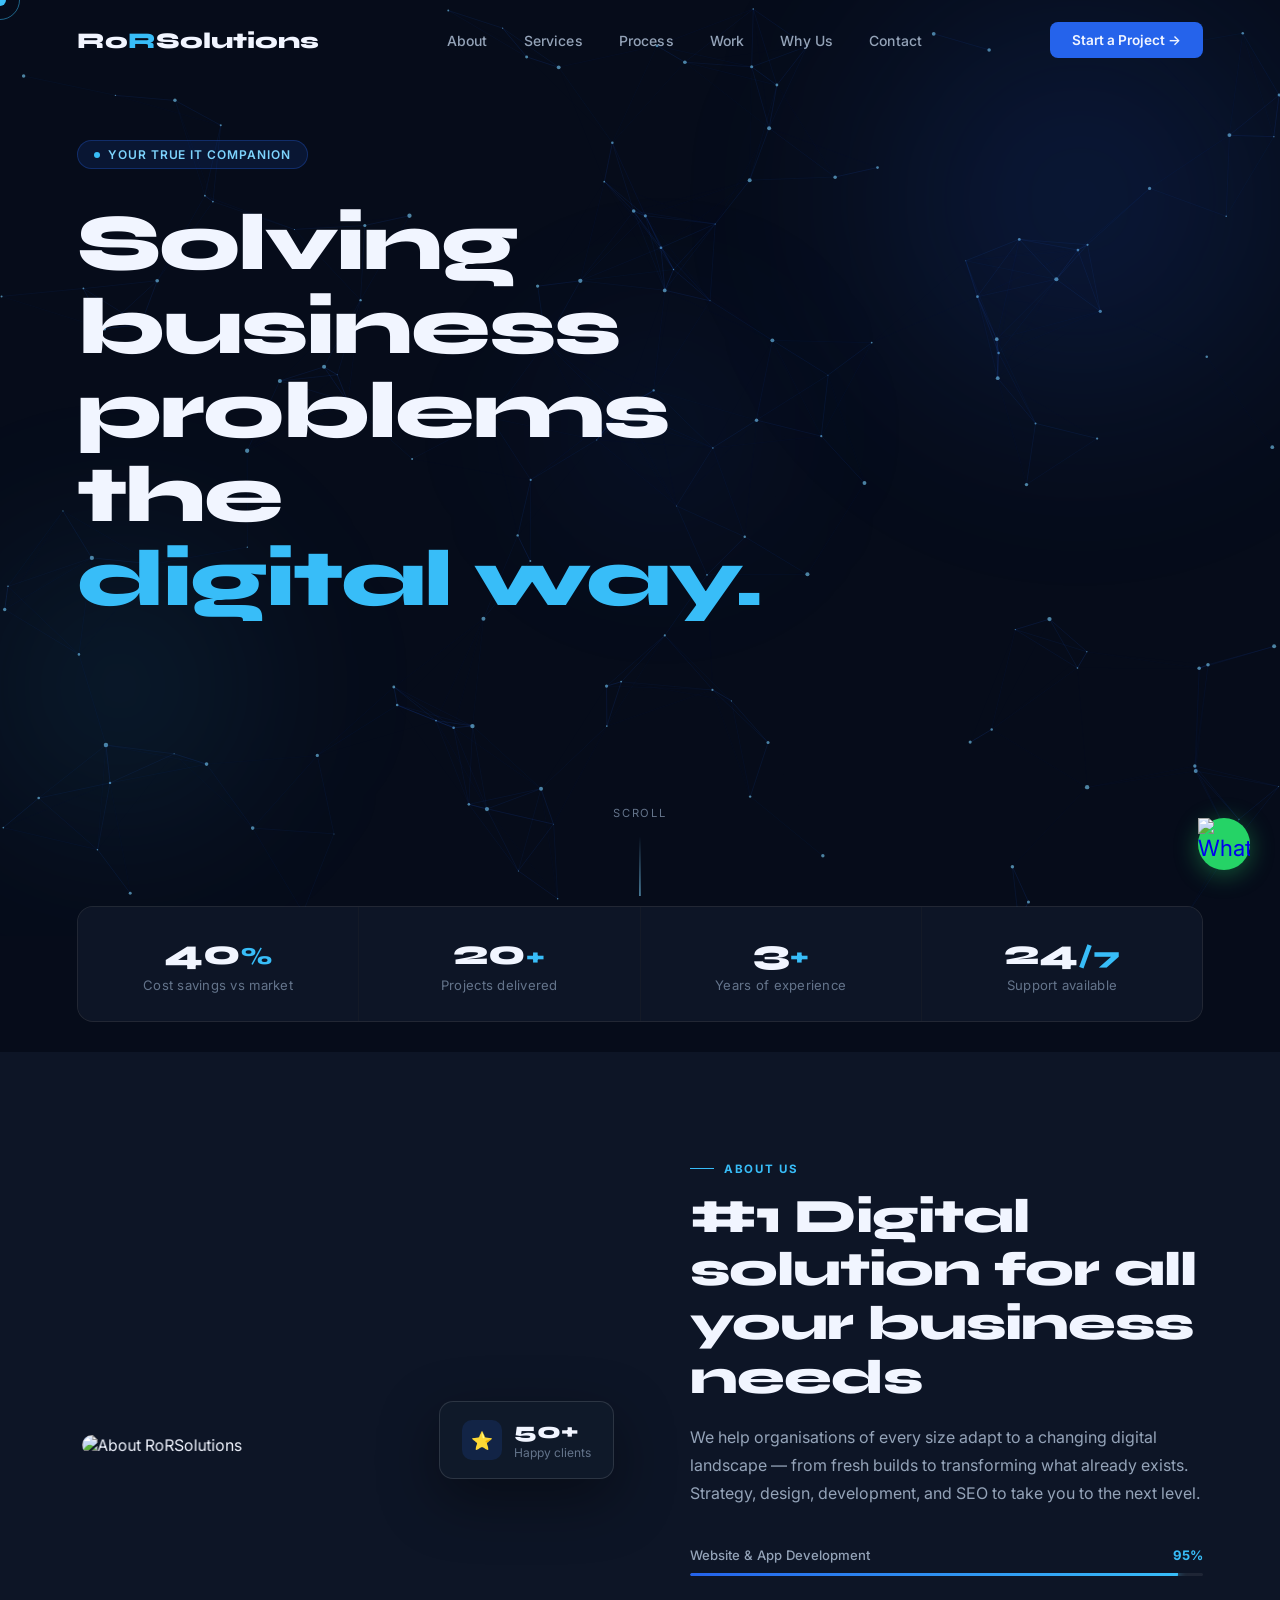
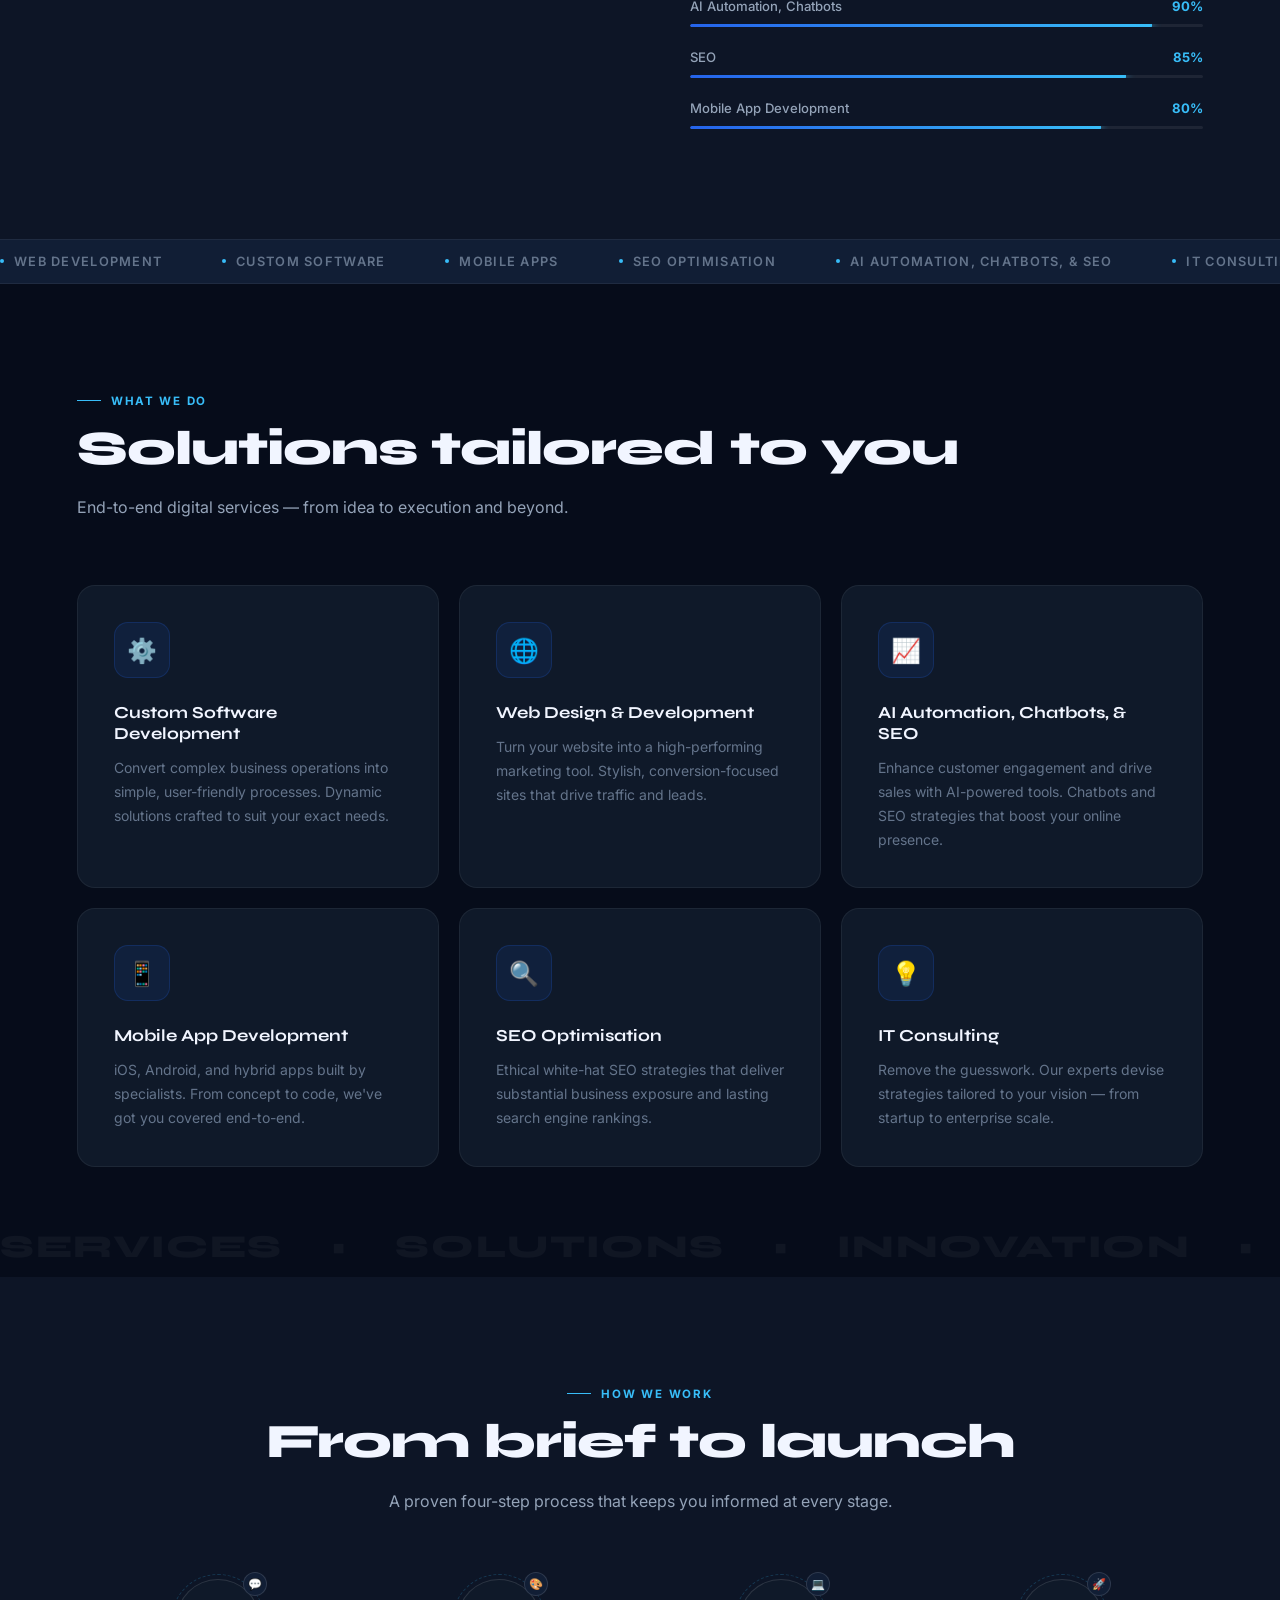
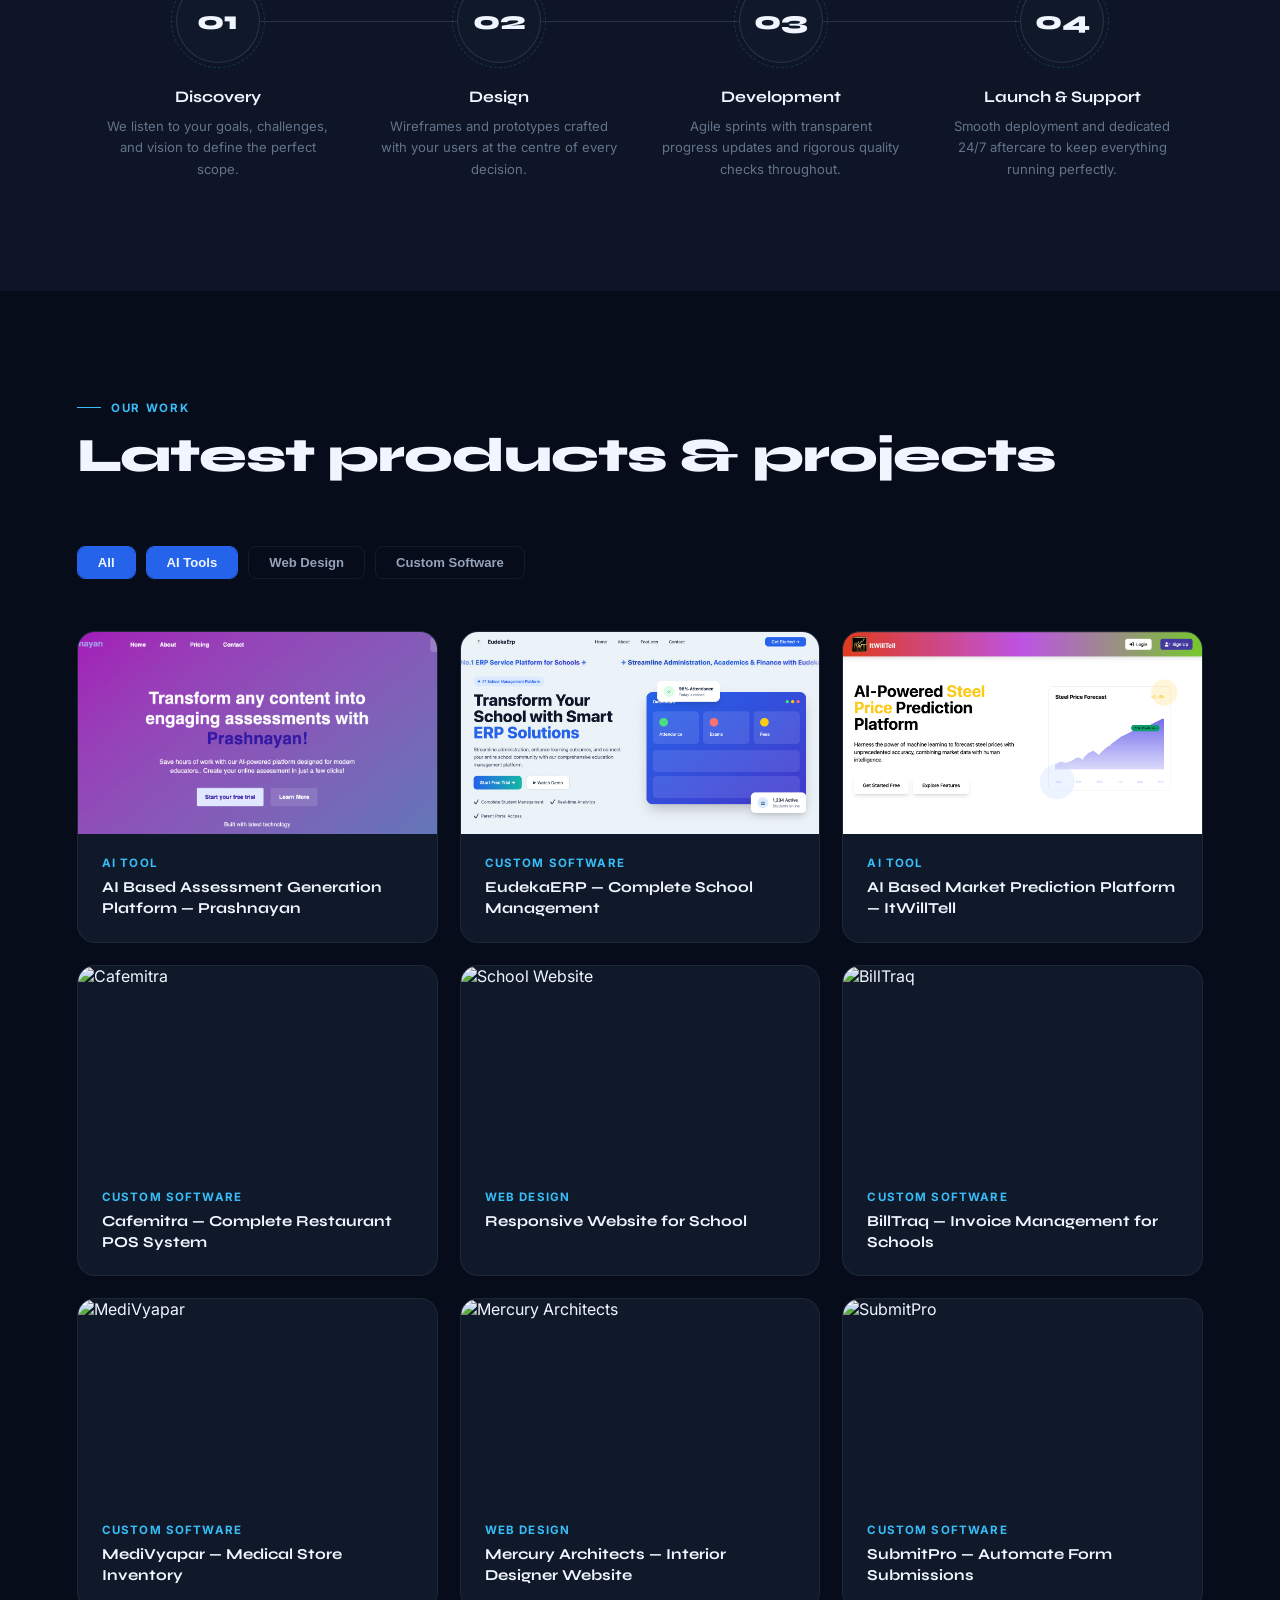
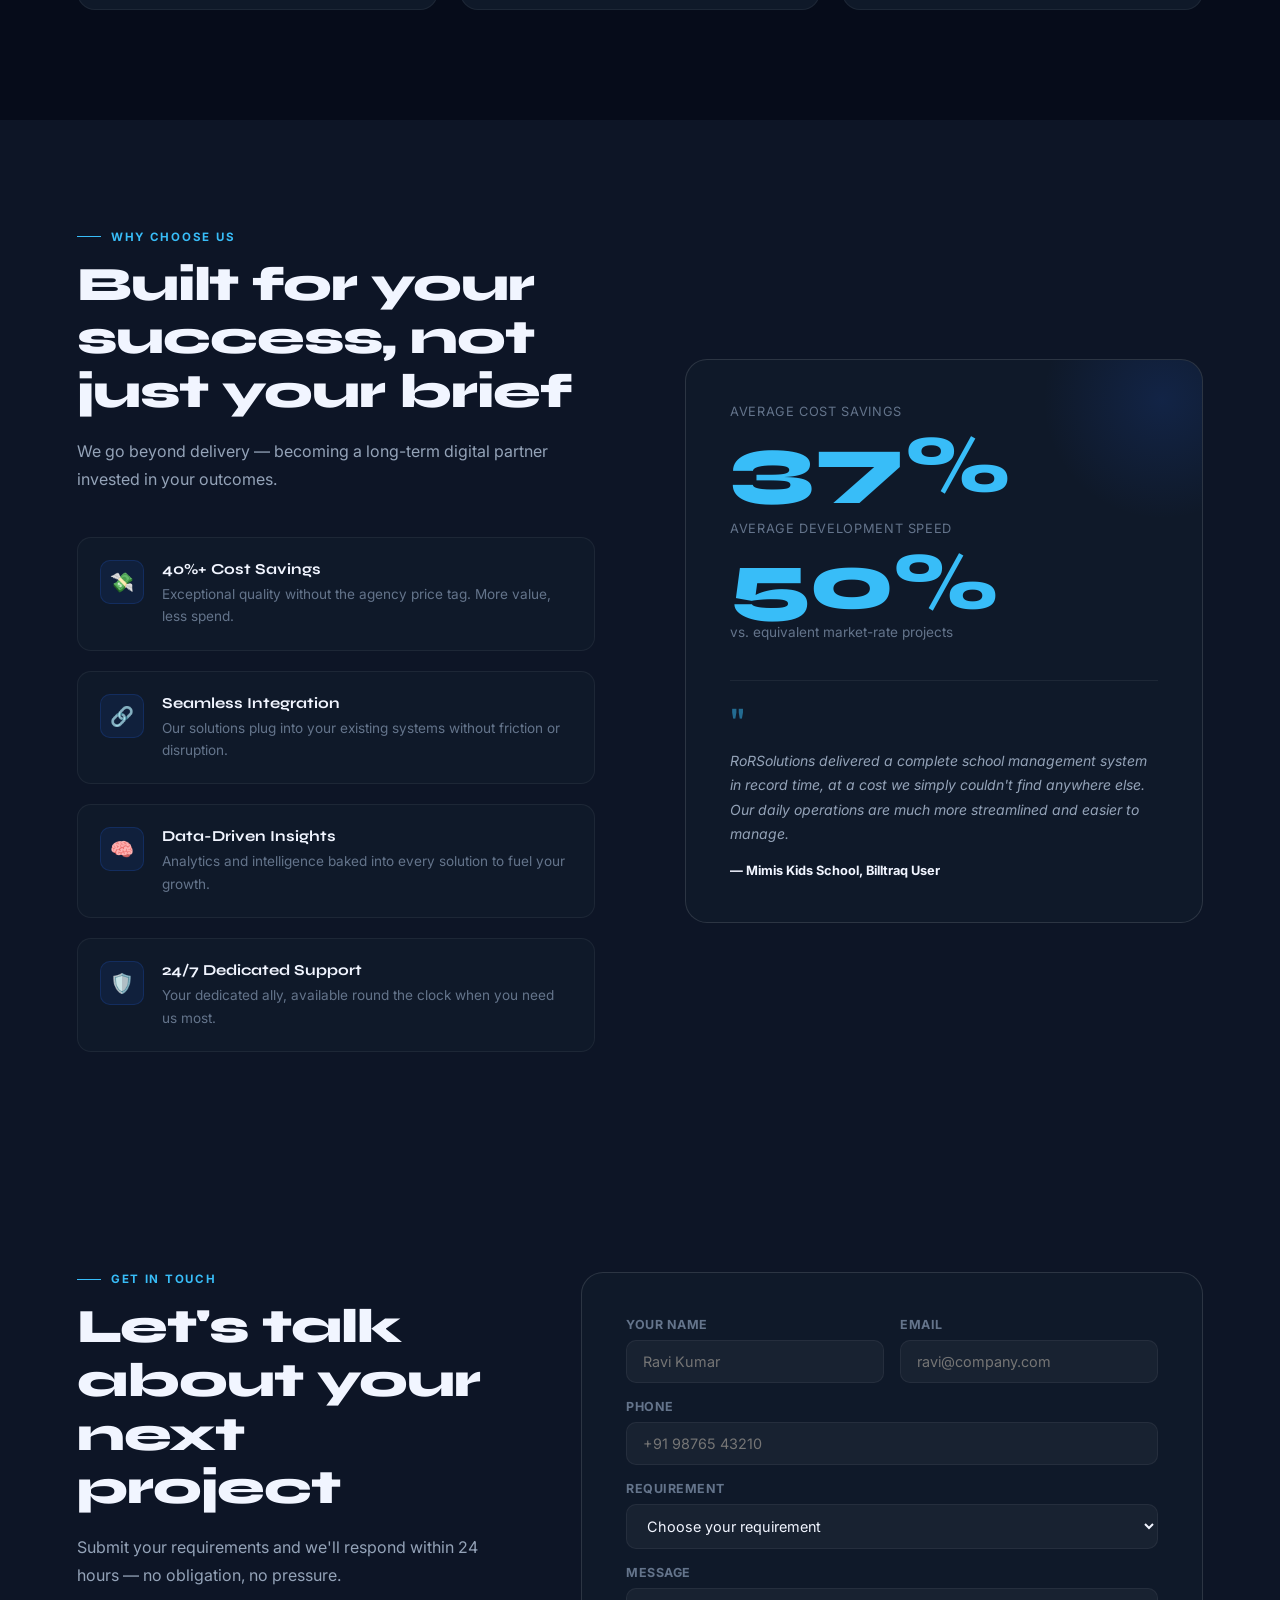
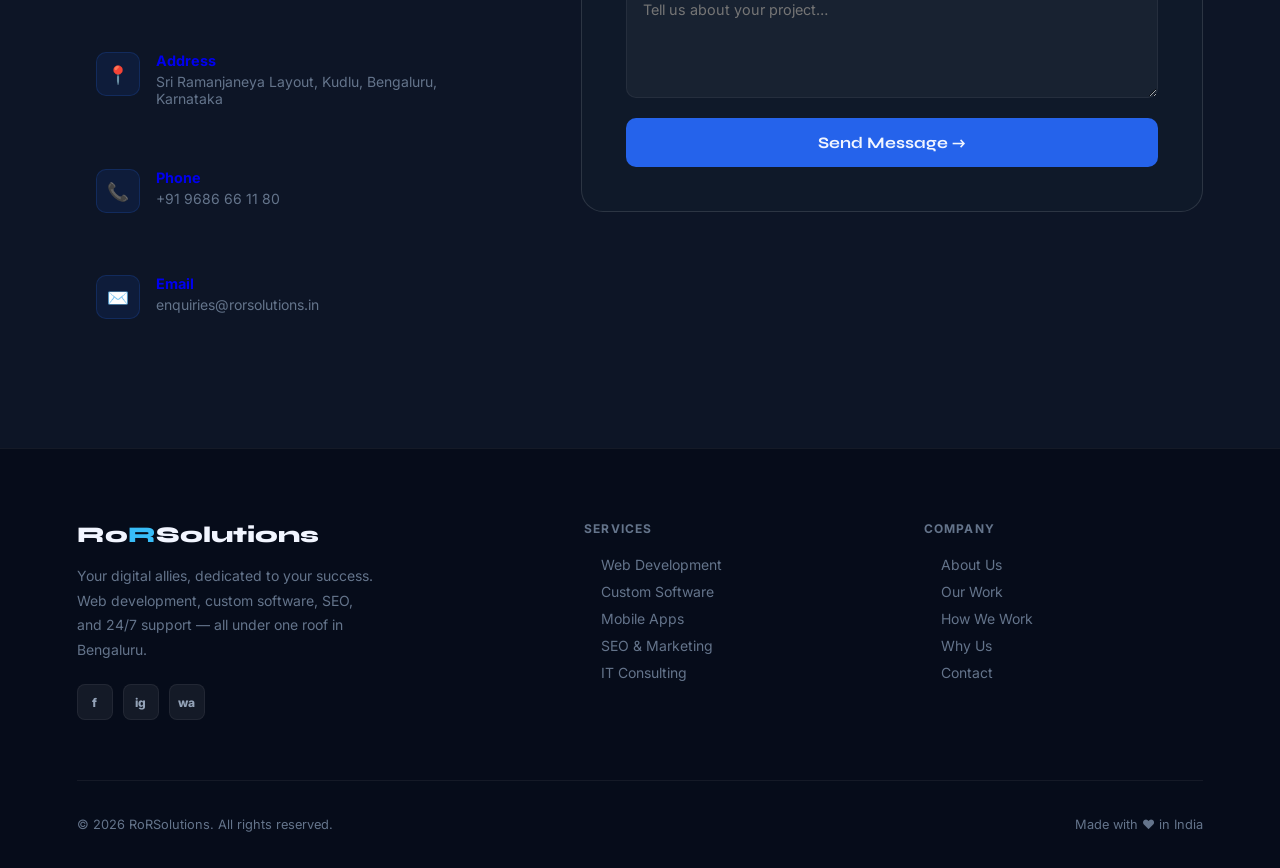
==== commit b120e852: "Merge pull request #12 from Writtek07/form_added Added form submission" ====
--- a/index.html
+++ b/index.html
@@ -641,4 +641,4 @@
   <script src="js/new-main.js"></script>
 </body>
 
-</html>+</html>
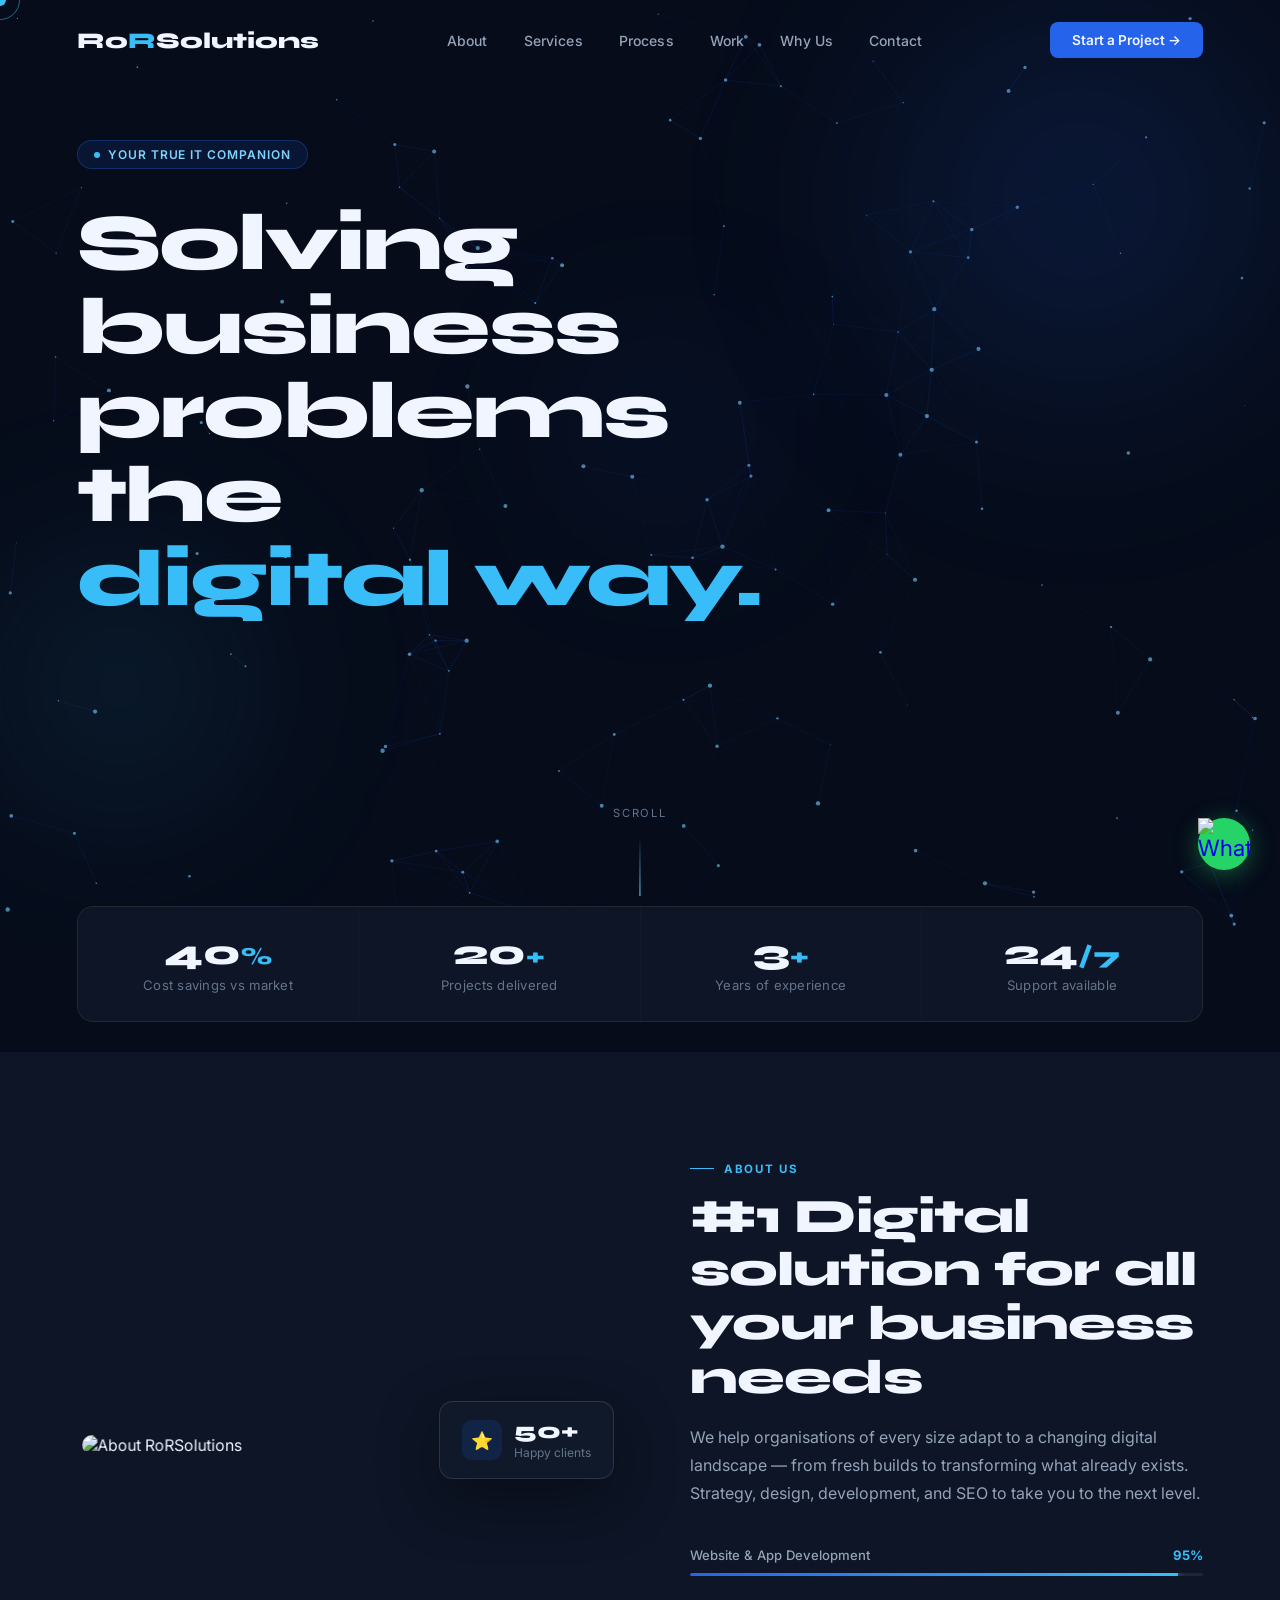
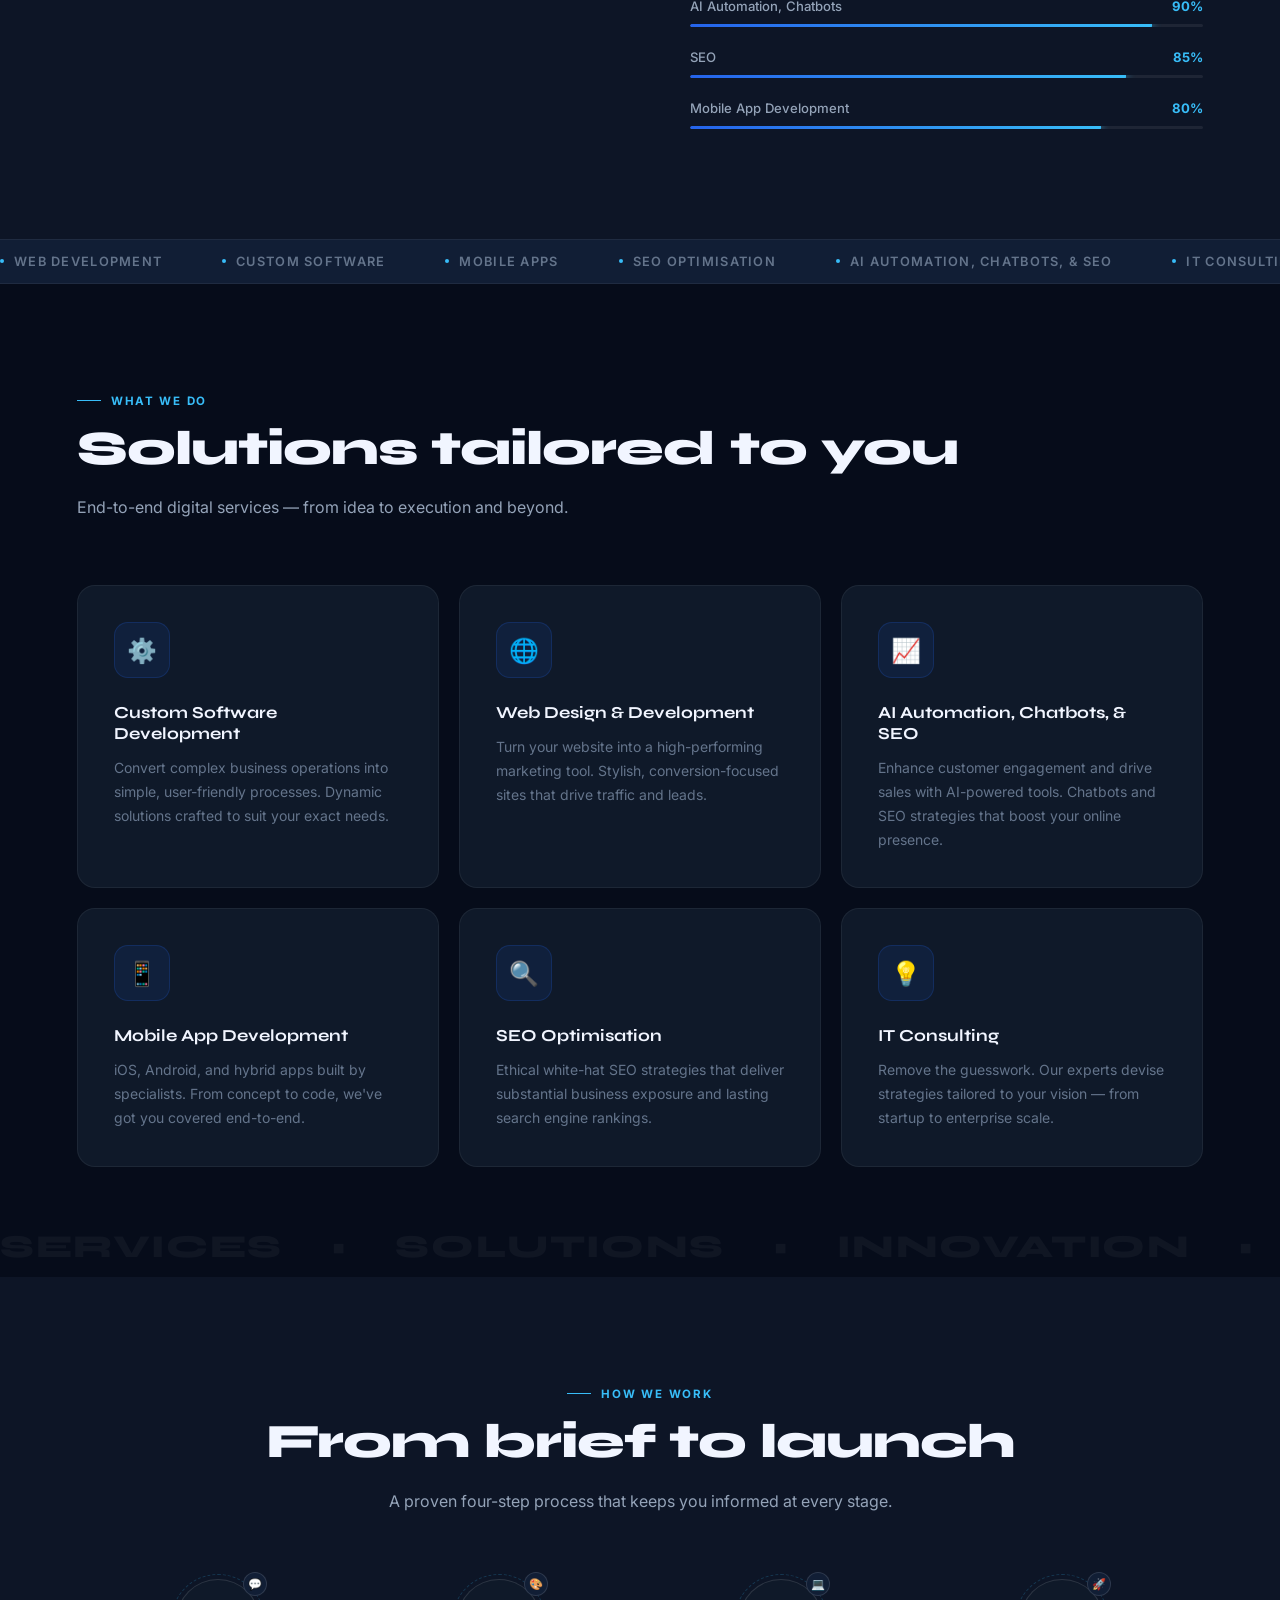
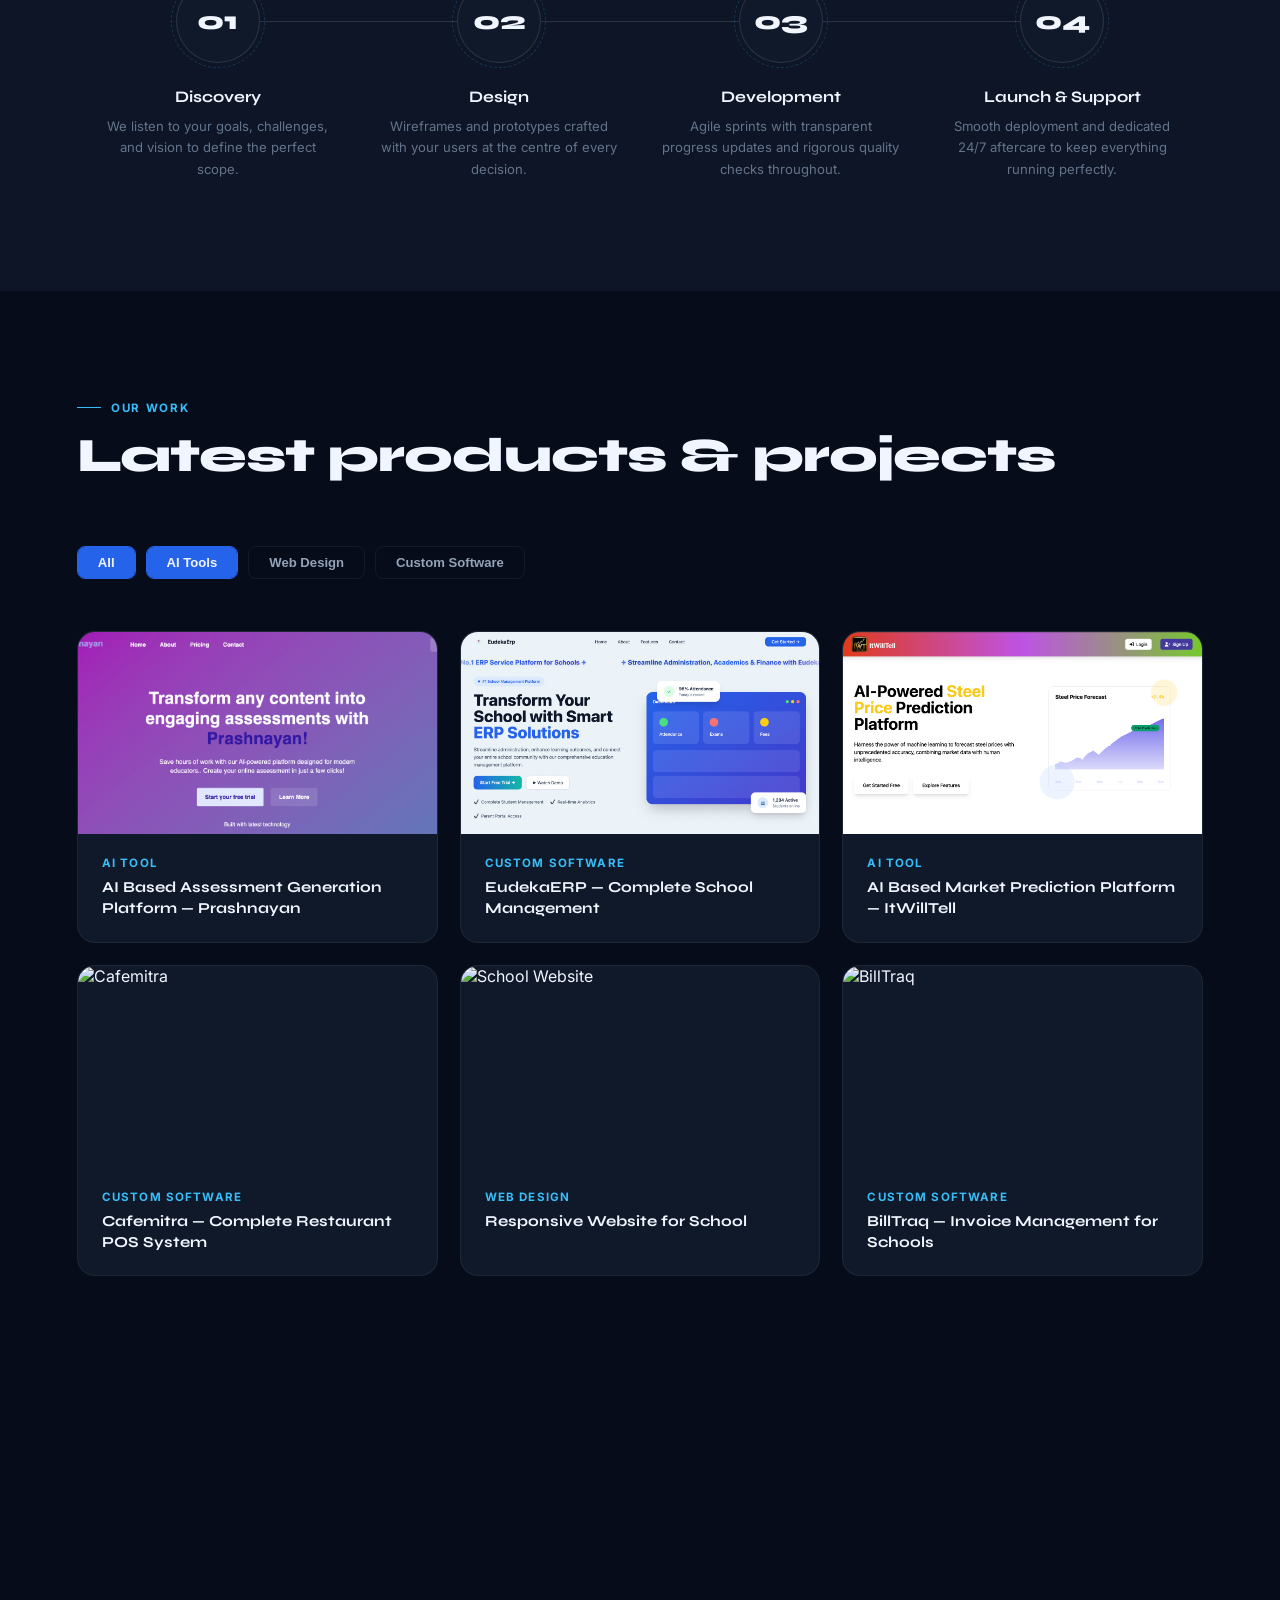
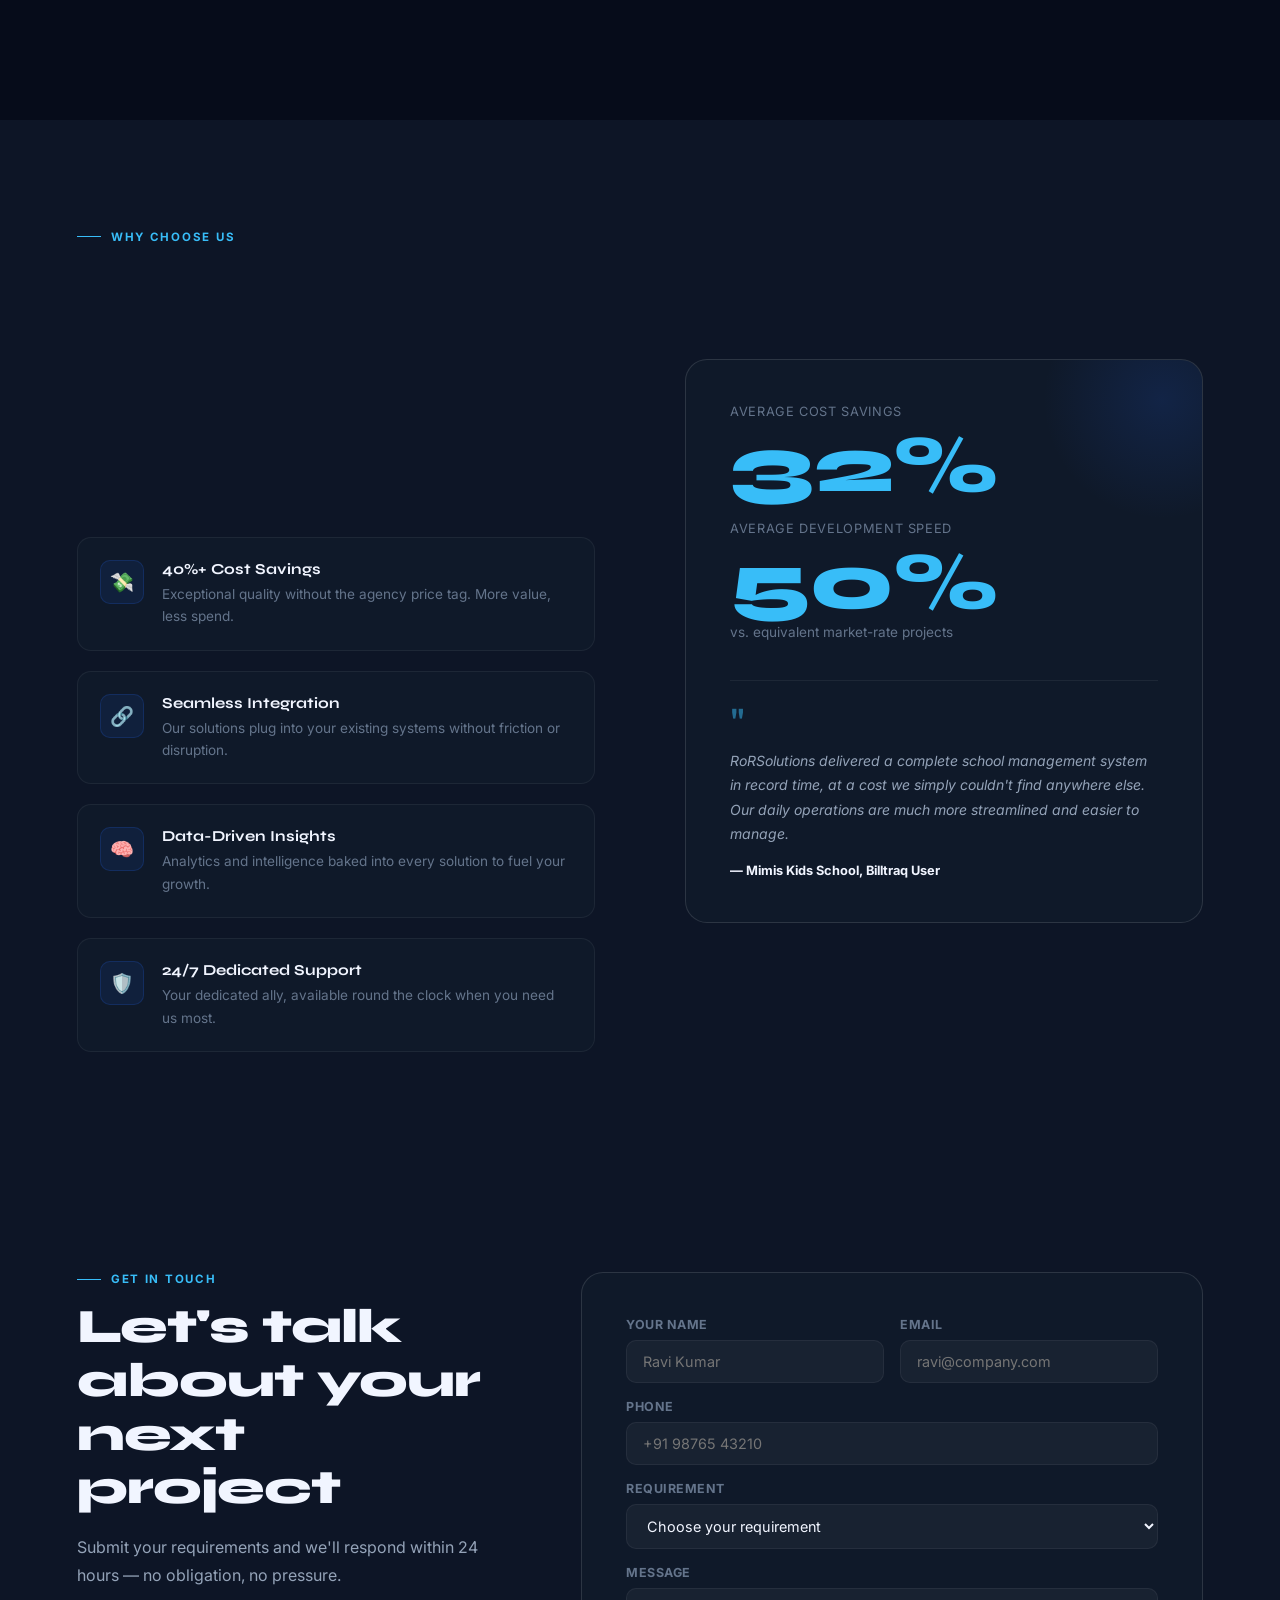
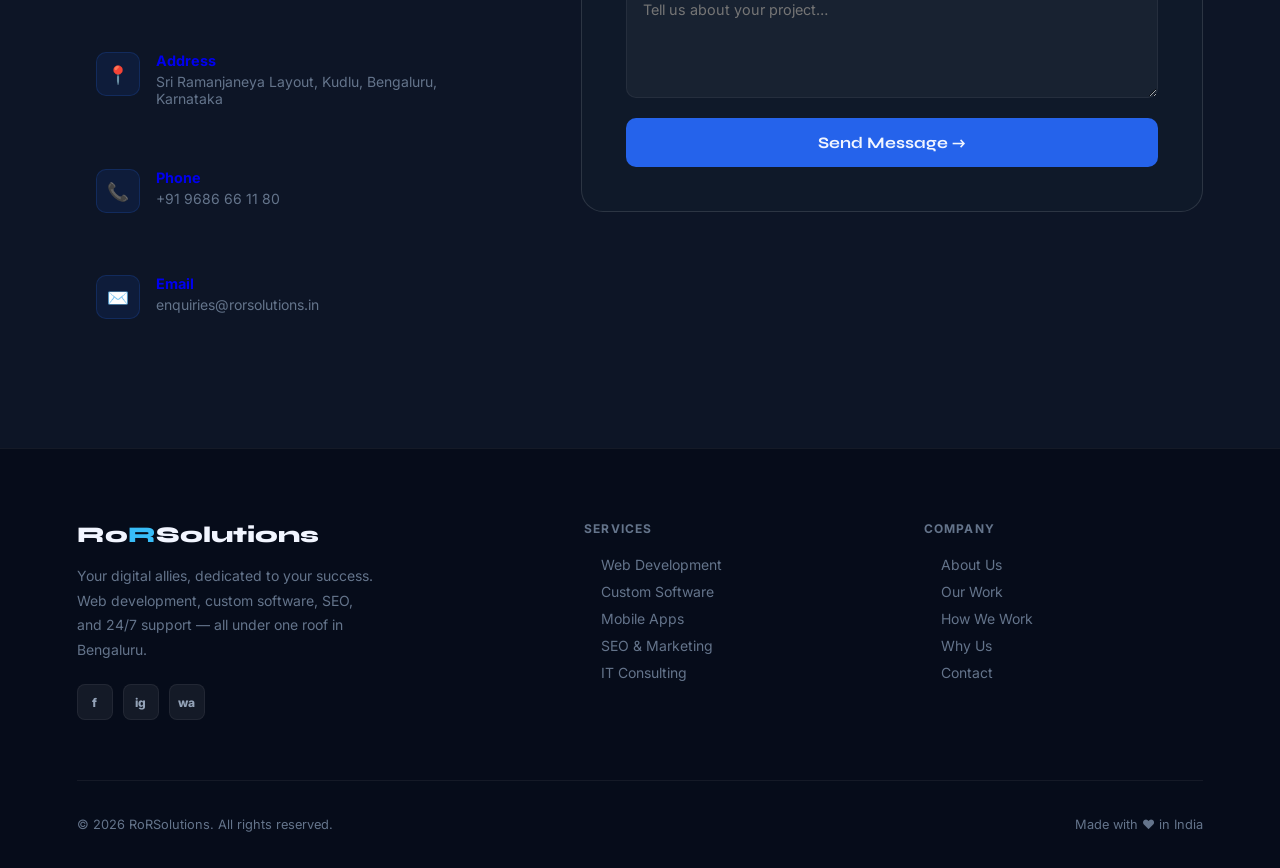
==== commit 7033f6f6: "Sidebar not working on mobile fix" ====
--- a/index.html
+++ b/index.html
@@ -63,10 +63,23 @@
       <li><a href="#contact">Contact</a></li>
     </ul>
     <a href="#contact" class="nav-cta">Start a Project →</a>
-    <button class="hamburger" id="menuBtn" aria-label="Open menu">
+    <button class="hamburger" id="menuBtn" aria-label="Open menu" aria-expanded="false">
       <span></span><span></span><span></span>
     </button>
   </nav>
+
+  <!-- MOBILE MENU OVERLAY -->
+  <div class="mobile-menu" id="mobileMenu" aria-hidden="true">
+    <div class="mobile-menu-inner">
+      <a href="#about" class="mobile-menu-link" data-close>About</a>
+      <a href="#services" class="mobile-menu-link" data-close>Services</a>
+      <a href="#process" class="mobile-menu-link" data-close>Process</a>
+      <a href="#projects" class="mobile-menu-link" data-close>Work</a>
+      <a href="#why" class="mobile-menu-link" data-close>Why Us</a>
+      <a href="#contact" class="mobile-menu-link" data-close>Contact</a>
+      <a href="#contact" class="mobile-menu-cta" data-close>Start a Project →</a>
+    </div>
+  </div>
 
   <!-- HERO -->
   <section id="hero">
@@ -641,4 +654,4 @@
   <script src="js/new-main.js"></script>
 </body>
 
-</html>
+</html>
--- a/css/new-style.css
+++ b/css/new-style.css
@@ -40,6 +40,27 @@
 .nav-cta:hover{box-shadow:0 0 28px rgba(37,99,235,0.5);transform:translateY(-1px)}
 .hamburger{display:none;flex-direction:column;gap:5px;cursor:pointer;background:none;border:none;padding:4px}
 .hamburger span{width:24px;height:1.5px;background:var(--white);border-radius:2px;transition:all 0.3s;display:block}
+.hamburger[aria-expanded="true"] span:nth-child(1){transform:translateY(6.5px) rotate(45deg)}
+.hamburger[aria-expanded="true"] span:nth-child(2){opacity:0}
+.hamburger[aria-expanded="true"] span:nth-child(3){transform:translateY(-6.5px) rotate(-45deg)}
+
+/* ── MOBILE MENU OVERLAY ── */
+.mobile-menu{position:fixed;inset:0;z-index:199;background:var(--navy);display:none;align-items:center;justify-content:center;opacity:0;visibility:hidden;pointer-events:none;transition:opacity 0.35s ease,visibility 0.35s ease}
+@media(max-width:900px){.mobile-menu{display:flex}}
+.mobile-menu.open{opacity:1;visibility:visible;pointer-events:auto}
+.mobile-menu-inner{display:flex;flex-direction:column;align-items:center;gap:8px;padding:0 6%}
+.mobile-menu-link{font-family:'Syne',sans-serif;font-weight:700;font-size:clamp(1.6rem,6vw,2.6rem);color:var(--white);text-decoration:none;letter-spacing:-0.02em;opacity:0;transform:translateY(20px);transition:opacity 0.4s ease,transform 0.4s ease,color 0.2s}
+.mobile-menu.open .mobile-menu-link{opacity:1;transform:translateY(0)}
+.mobile-menu.open .mobile-menu-link:nth-child(1){transition-delay:0.05s}
+.mobile-menu.open .mobile-menu-link:nth-child(2){transition-delay:0.12s}
+.mobile-menu.open .mobile-menu-link:nth-child(3){transition-delay:0.19s}
+.mobile-menu.open .mobile-menu-link:nth-child(4){transition-delay:0.26s}
+.mobile-menu.open .mobile-menu-link:nth-child(5){transition-delay:0.33s}
+.mobile-menu.open .mobile-menu-link:nth-child(6){transition-delay:0.40s}
+.mobile-menu.open .mobile-menu-cta{transition-delay:0.47s}
+.mobile-menu-link:hover{color:var(--cyan)}
+.mobile-menu-cta{margin-top:18px;background:var(--blue);color:var(--white);padding:14px 36px;border-radius:10px;font-weight:600;font-size:0.95rem;text-decoration:none;opacity:0;transform:translateY(20px);transition:opacity 0.4s ease,transform 0.4s ease,box-shadow 0.2s;box-shadow:0 4px 24px rgba(37,99,235,0.3)}
+.mobile-menu-cta:hover{box-shadow:0 8px 40px rgba(37,99,235,0.5);transform:translateY(-2px)}
 
 /* ── HERO ── */
 #hero{position:relative;min-height:100vh;display:flex;align-items:center;padding:140px 6% 100px;overflow:hidden}
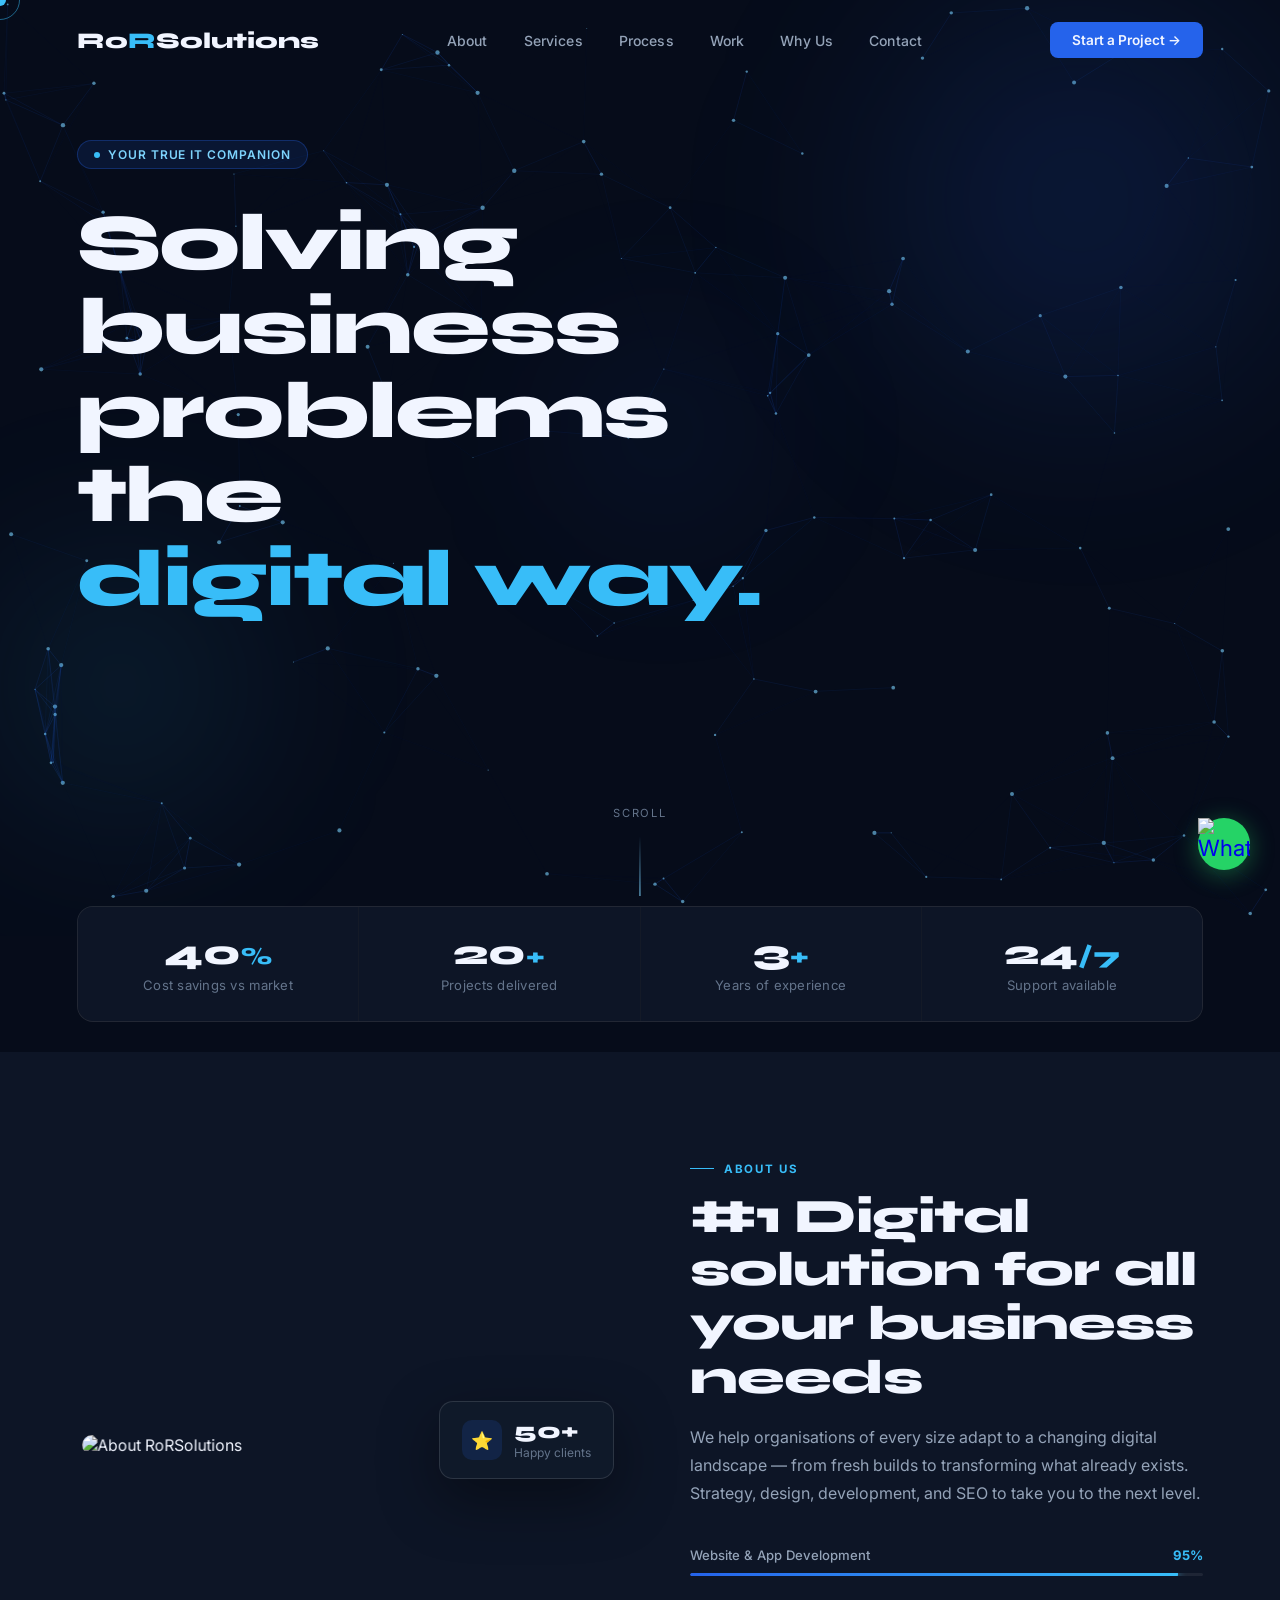
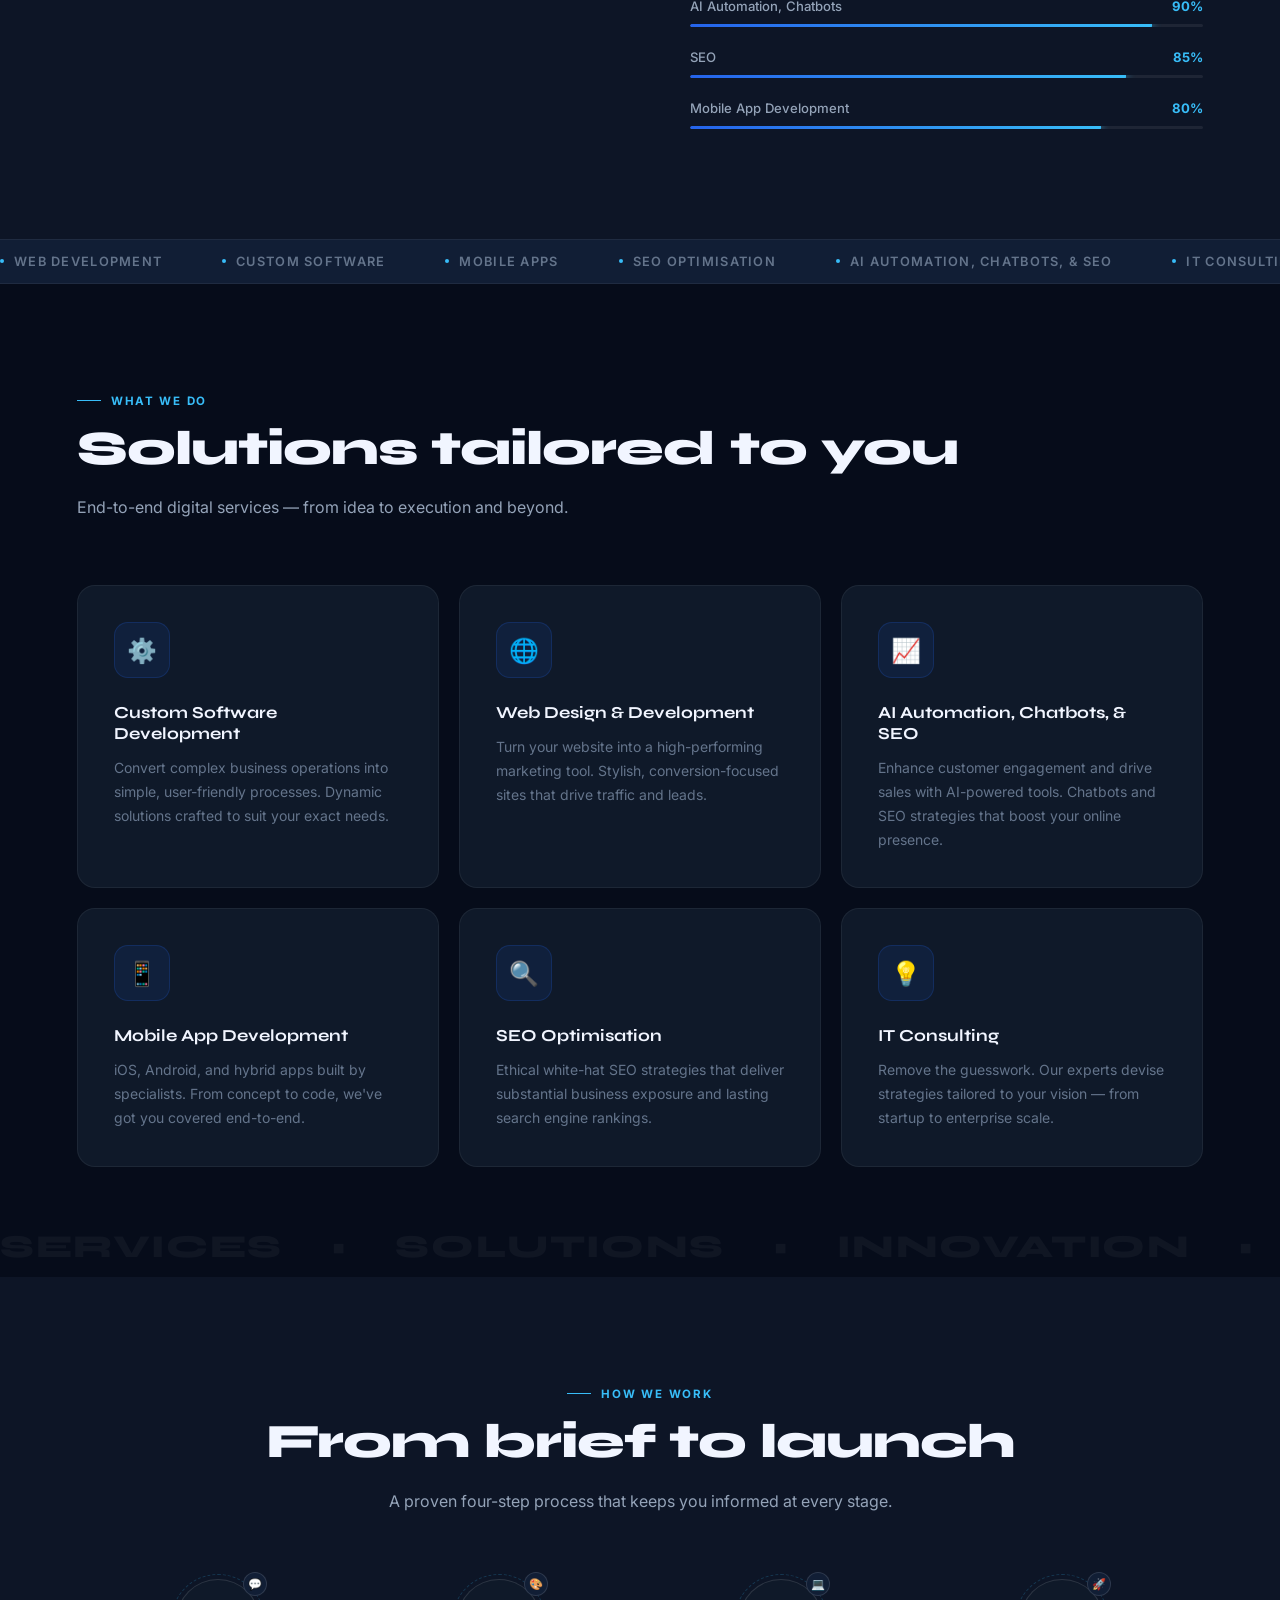
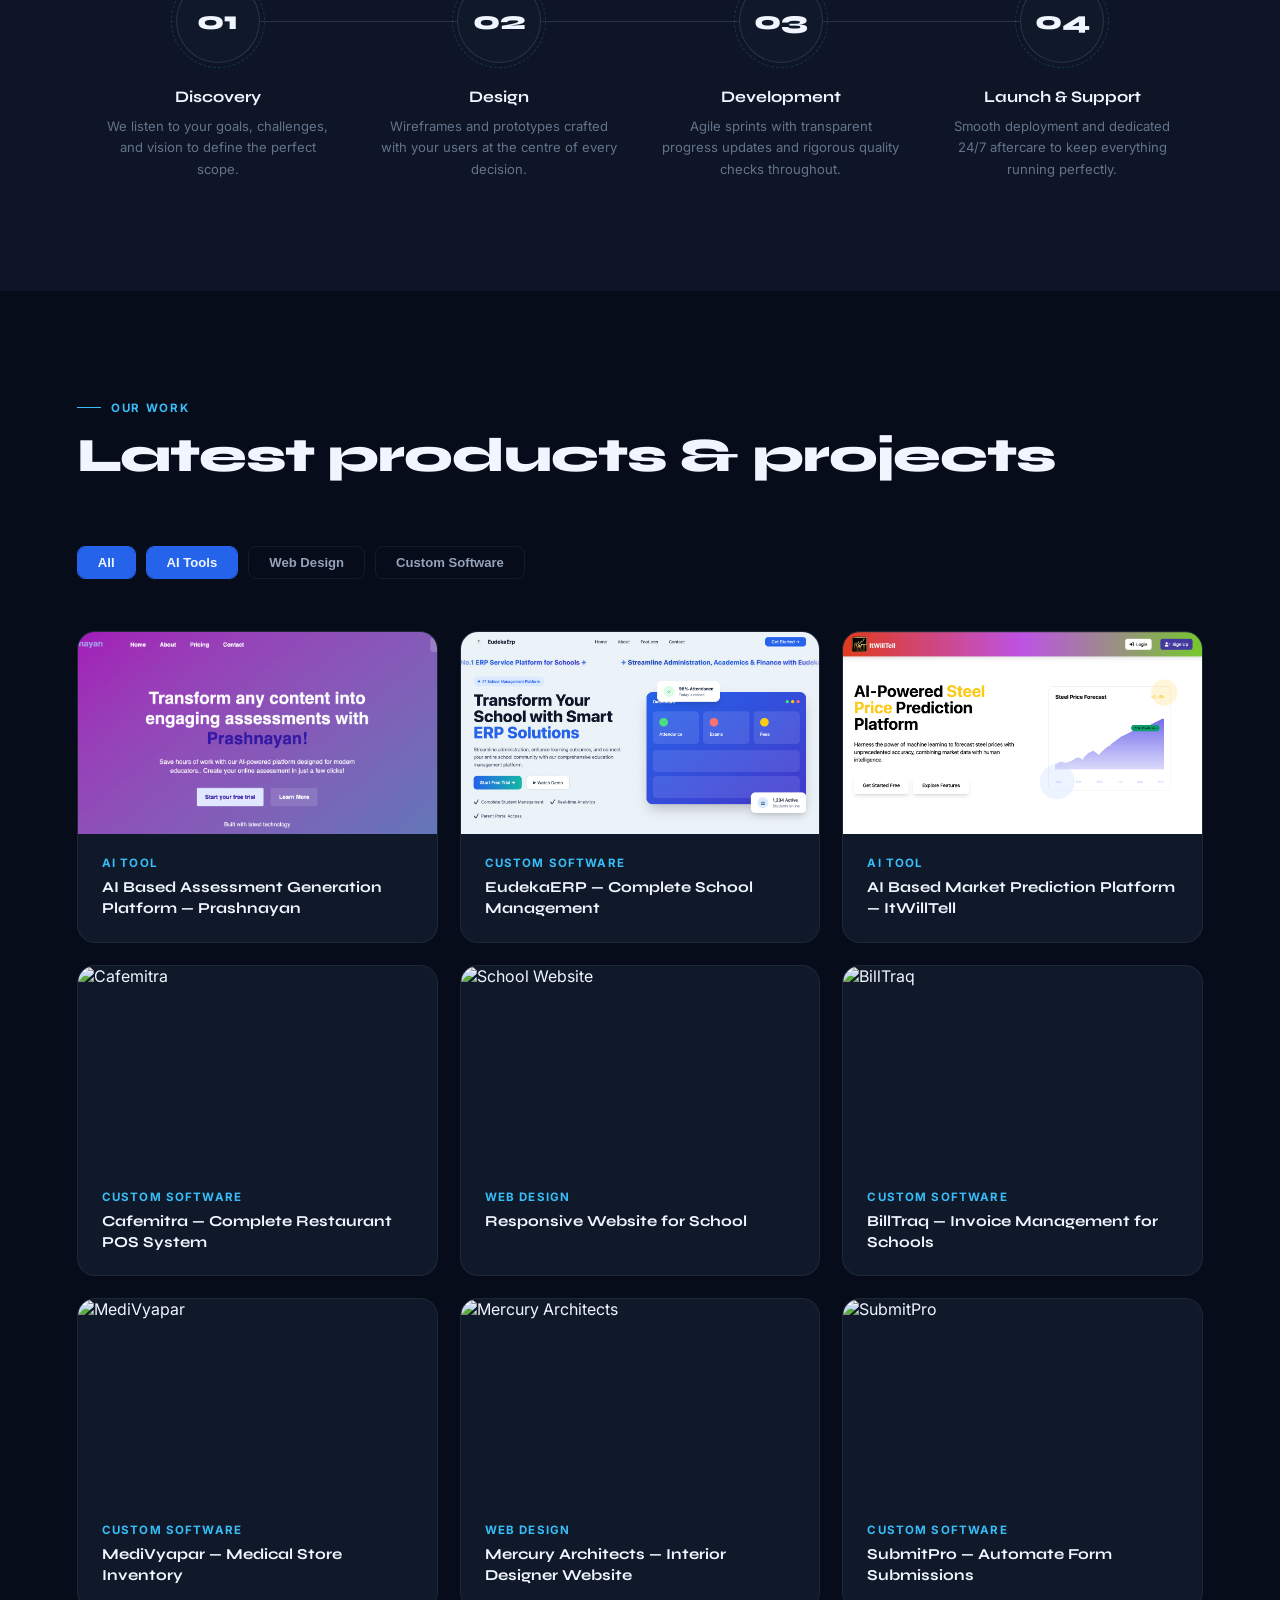
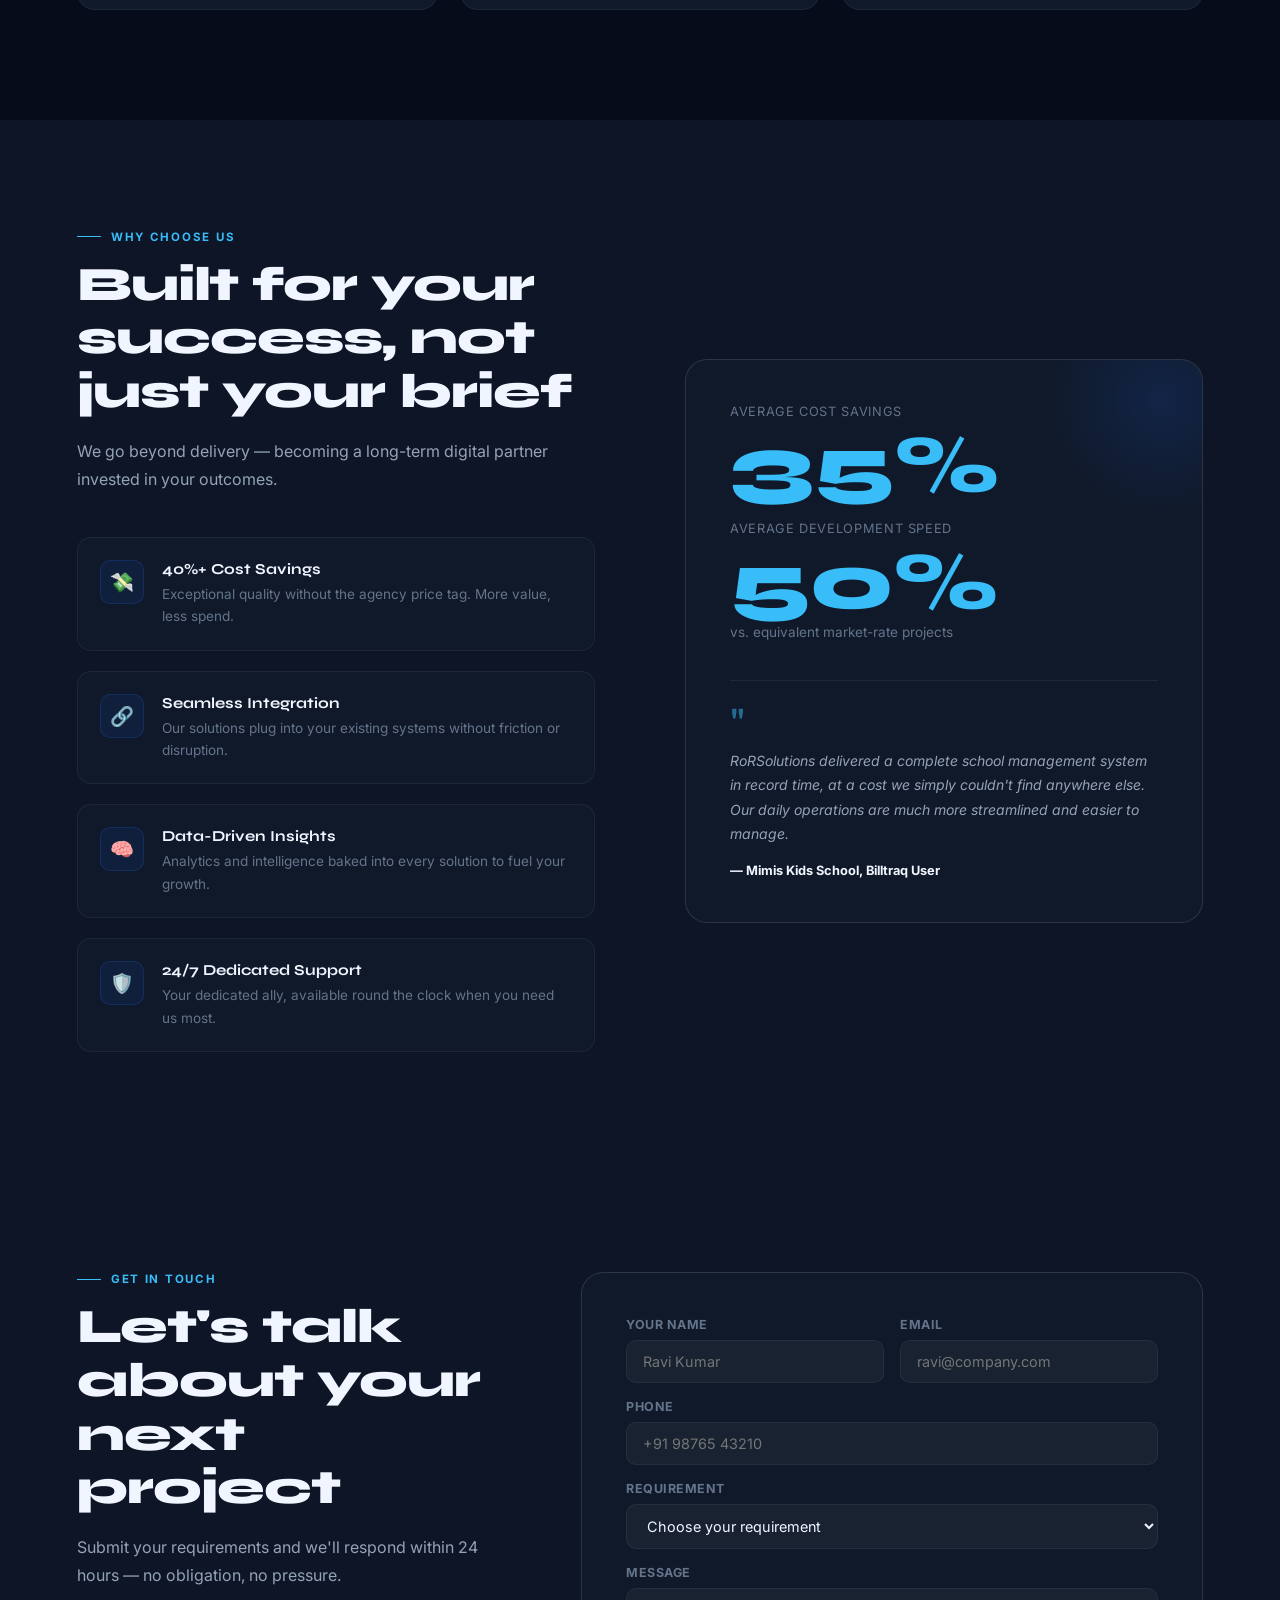
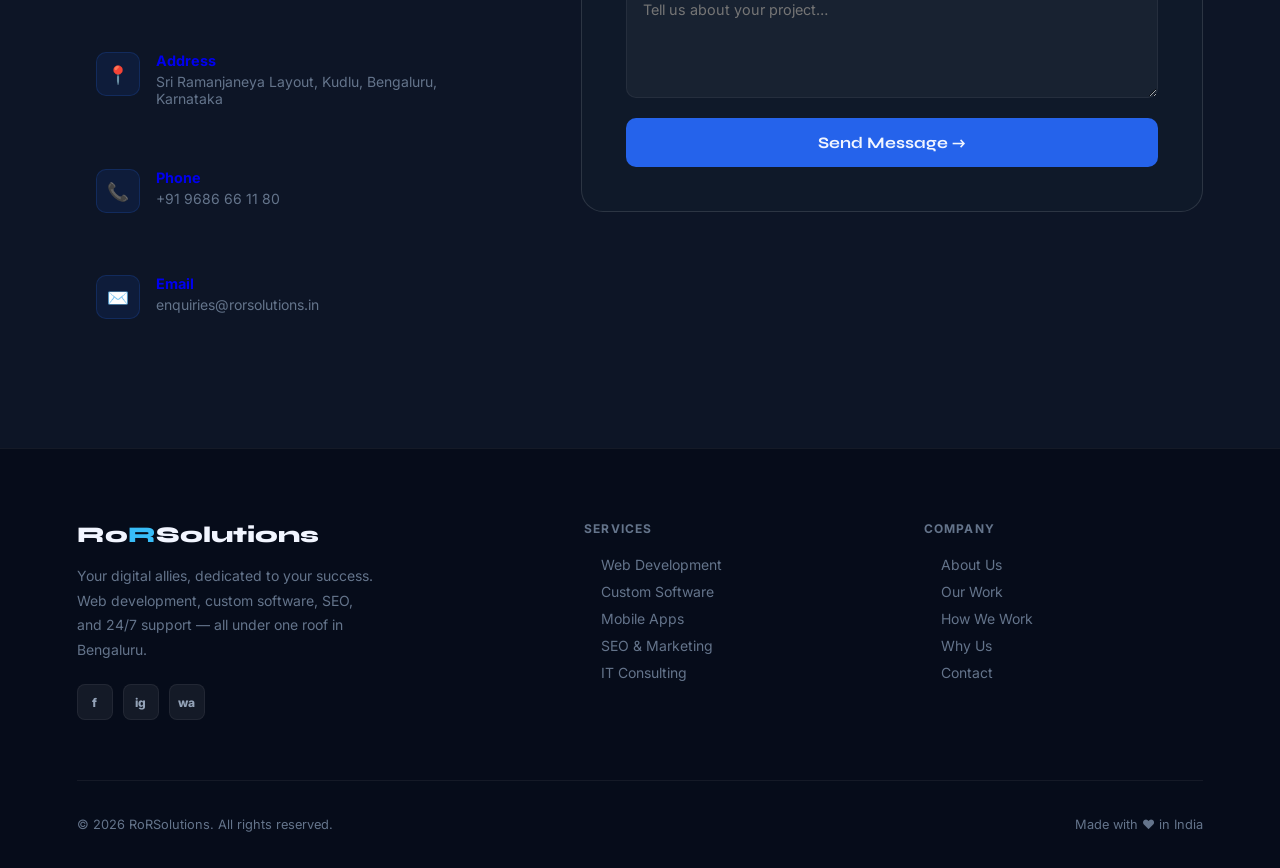
==== commit ad0dd1ae: "Merge pull request #13 from Writtek07/mobile_sidebar_fix Sidebar not working on mobile fix" ====
--- a/index.html
+++ b/index.html
@@ -654,4 +654,4 @@
   <script src="js/new-main.js"></script>
 </body>
 
-</html>+</html>
